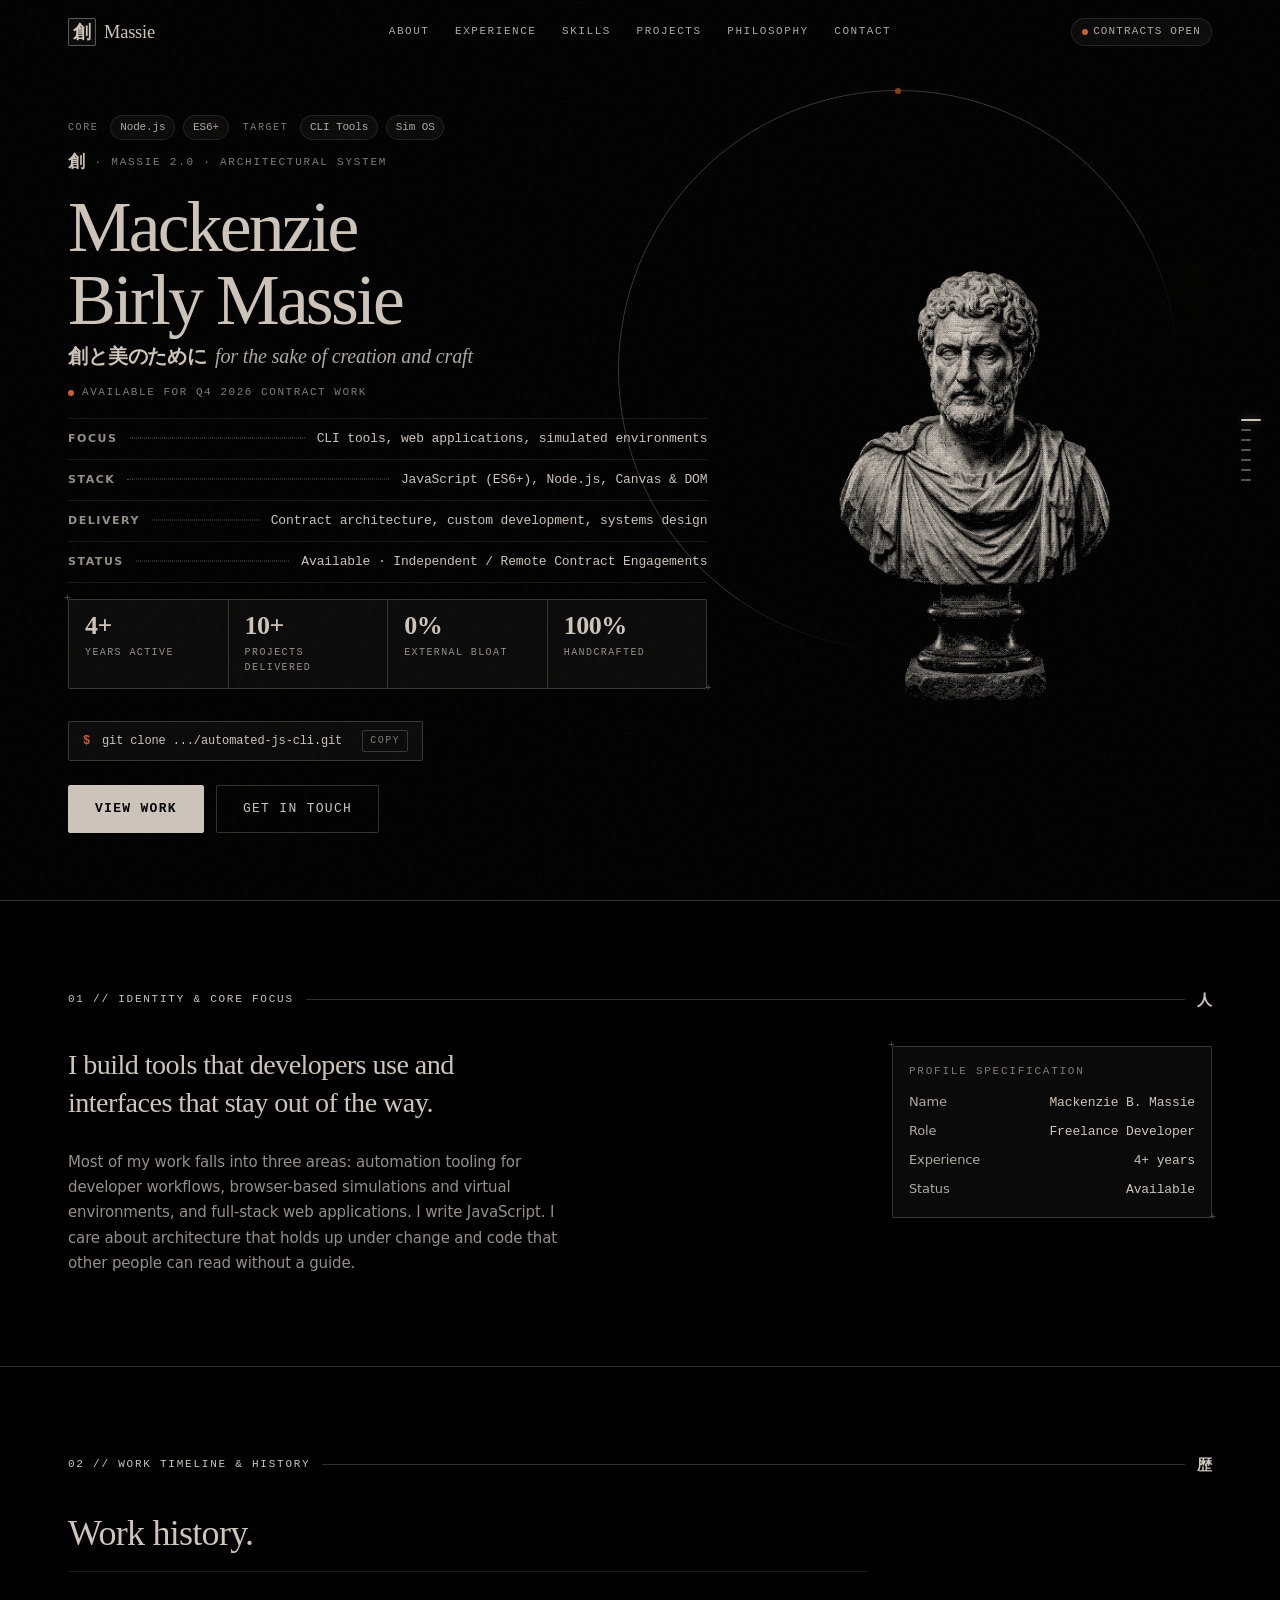
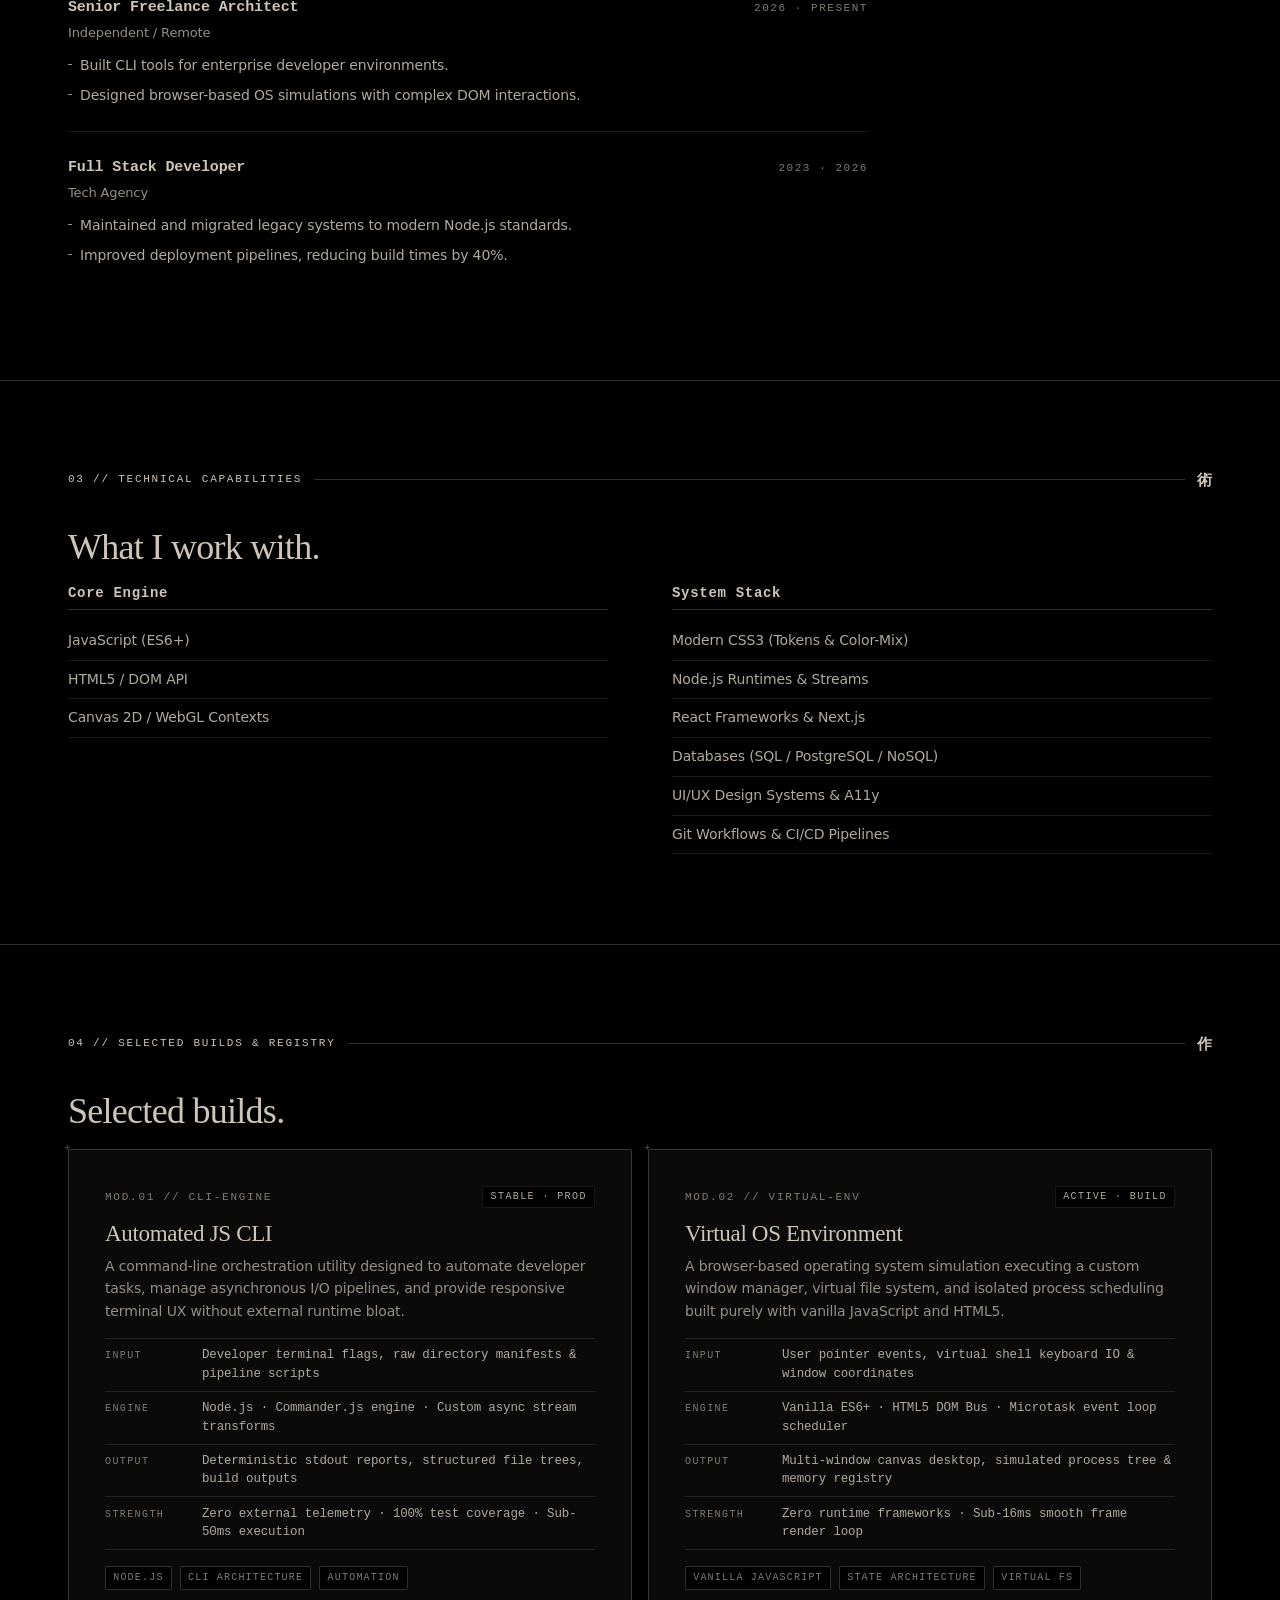
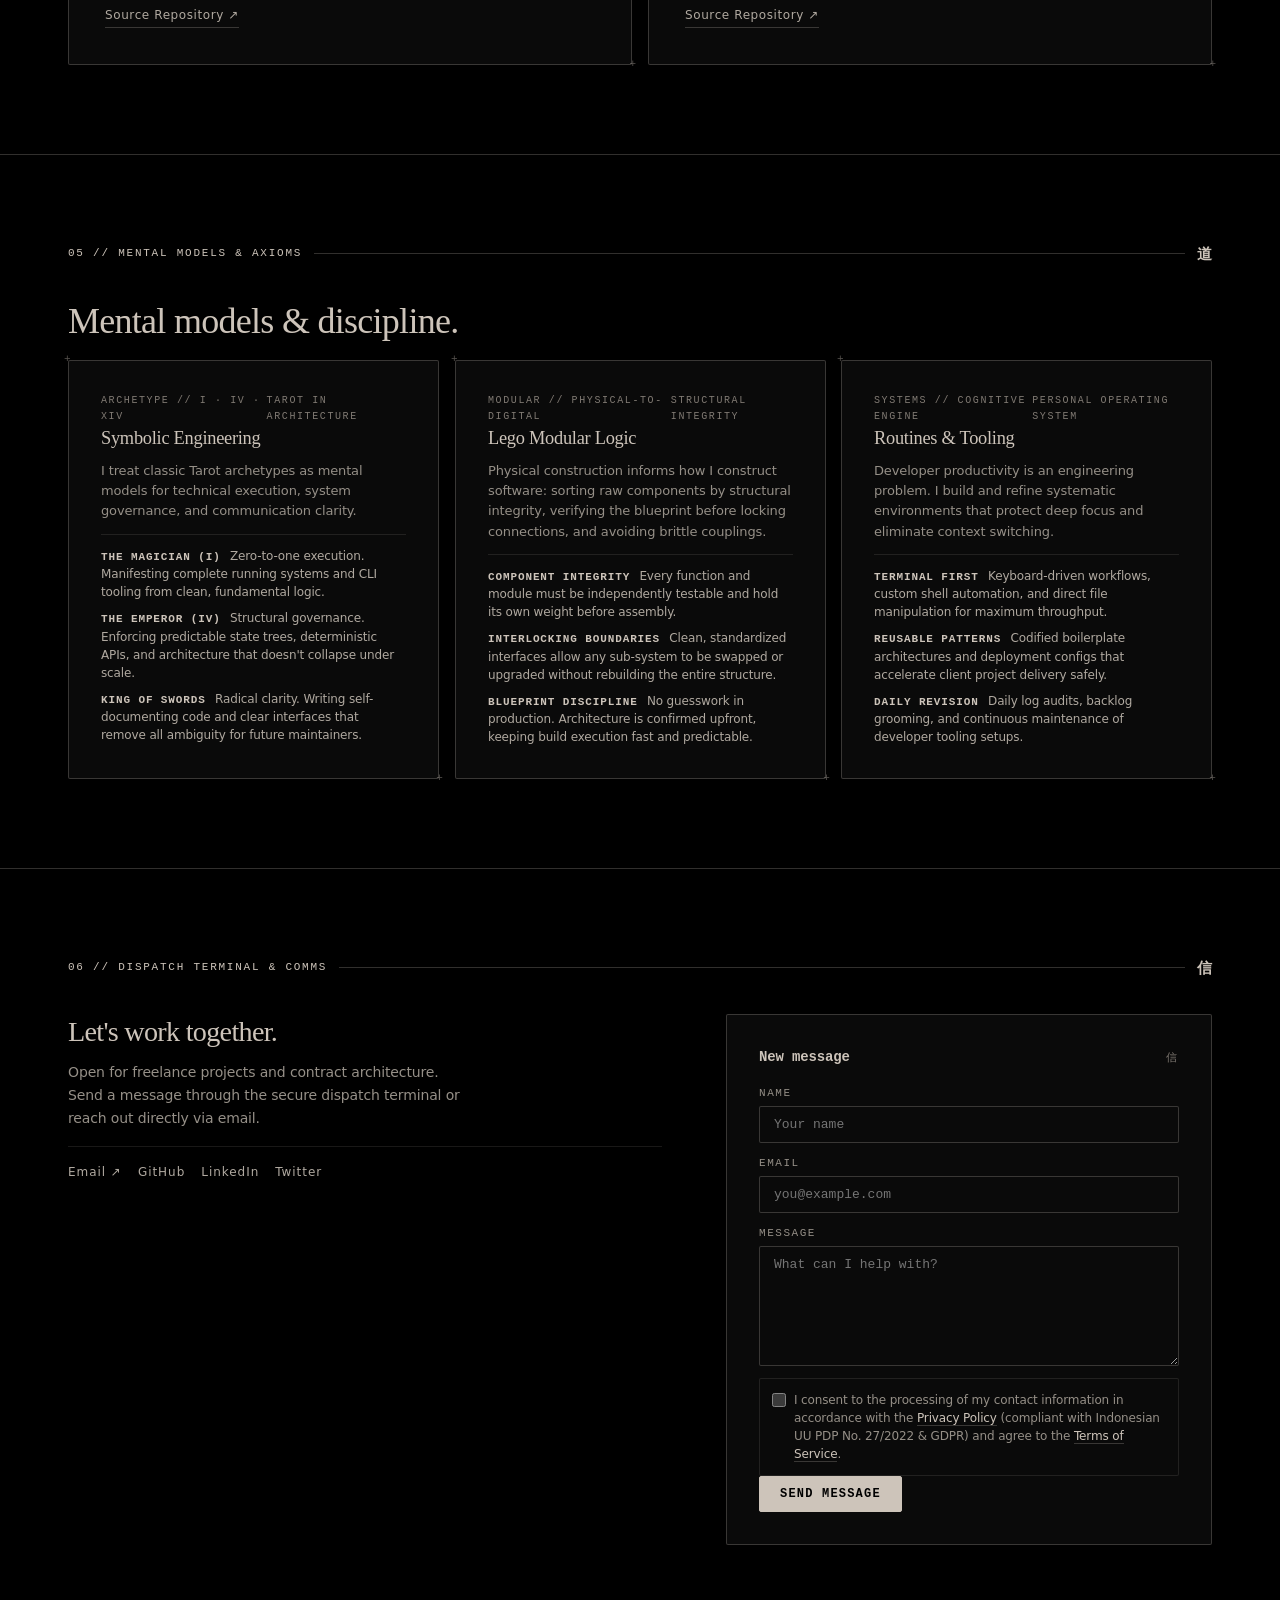
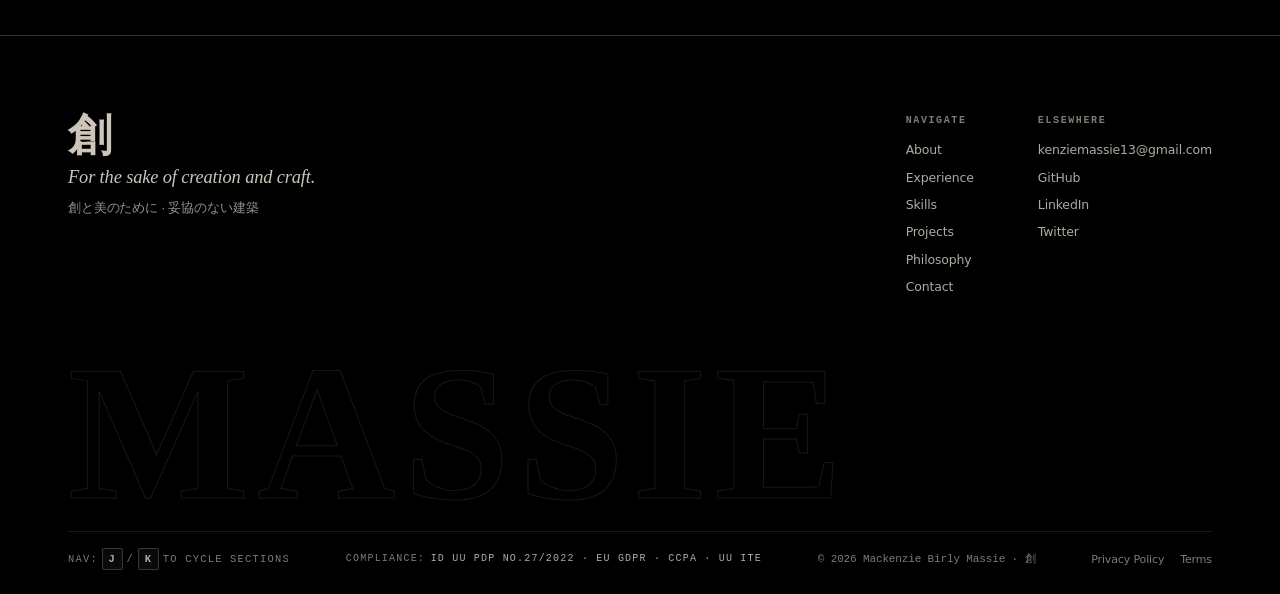
==== index.html @ 8db49829 "fix(security): remediate supply-chain, takeover risks, broken links and apply CSP" ====
<!DOCTYPE html>
<html lang="en">
<head>
    <meta charset="UTF-8">
    <meta name="viewport" content="width=device-width, initial-scale=1.0">
    <meta http-equiv="Content-Security-Policy" content="default-src 'self'; script-src 'self'; style-src 'self' 'unsafe-inline' https://fonts.googleapis.com; font-src 'self' https://fonts.gstatic.com data:; img-src 'self' data: https:; connect-src 'self' https://formsubmit.co; frame-ancestors 'none'; base-uri 'self'; form-action 'self' https://formsubmit.co;">
    <meta name="google-site-verification" content="google37dcef01186a76de" />
    <title>Mackenzie Birly Massie · Freelance Developer &amp; Systems Architect</title>
    <meta name="description" content="Freelance developer specializing in CLI tools, web applications, and simulated environments. Available for contract work.">
    <meta name="author" content="Mackenzie Birly Massie">
    <meta name="robots" content="index, follow">
        <link rel="canonical" href="https://mackenziebirlymassie-lang.github.io/mbmassie.github.io/">

    <!-- Open Graph / Meta -->
    <meta property="og:title" content="Mackenzie Birly Massie · Architectural Portfolio">
    <meta property="og:description" content="Freelance developer specializing in CLI tools, web applications, and simulated environments.">
    <meta property="og:type" content="website">
    <meta property="og:url" content="https://mackenziebirlymassie-lang.github.io/mbmassie.github.io/">
    <meta property="og:site_name" content="Mackenzie Birly Massie Portfolio">
    <meta name="twitter:card" content="summary_large_image">
    <meta name="twitter:creator" content="@mbmassie">
    <meta name="twitter:title" content="Mackenzie Birly Massie · Freelance Developer">
    <meta name="twitter:description" content="CLI tools, web applications, and simulated environments.">

    <!-- Schema.org JSON-LD Structured Data -->
    <script type="application/ld+json">
       {
      "@context": "https://schema.org",
      "@type": "Person",
      "name": "Mackenzie Birly Massie",
      "alternateName": "Massie",
      "jobTitle": "Freelance Developer & Systems Architect",
      "description": "Bespoke developer automation tooling, CLI architectures, and simulated environments.",
      "url": "https://mackenziebirlymassie-lang.github.io/mbmassie.github.io/",
      "email": "mailto:kenziemassie13@gmail.com",
      "sameAs": [
        "https://github.com/mackenziebirlymassie-lang"
      ]
    }
    </script>

    <link rel="icon" href="favicon.svg" type="image/svg+xml">

    <!-- Google Fonts: Fraunces, Space Grotesk, Space Mono, Noto Sans JP -->
    <link rel="preconnect" href="https://fonts.googleapis.com">
    <link rel="preconnect" href="https://fonts.gstatic.com" crossorigin>
    <link href="https://fonts.googleapis.com/css2?family=Fraunces:ital,opsz,wght@0,9..144,300..800;1,9..144,300..800&family=Noto+Sans+JP:wght@400;500;700;900&family=Space+Grotesk:wght@400;500;600;700&family=Space+Mono:ital,wght@0,400;0,700;1,400&display=swap" rel="stylesheet">

    <!-- Modular Stylesheets Bundle -->
    <link rel="stylesheet" href="css/main.css">
</head>
<body>

    <!-- ========== Accessibility Skip Link ========== -->
    <a href="#main-content" class="skip-link">Skip to main content</a>

    <!-- ========== Right-Edge Vertical HUD Navigator (Ryoku Scroll Indicator) ========== -->
    <aside class="hud-nav" id="hud-nav" aria-label="Section Quick Nav">
        <a href="#home"       class="hud-tick active" title="Introduction" aria-label="Introduction"></a>
        <a href="#about"      class="hud-tick" title="Identity"     aria-label="Identity"></a>
        <a href="#experience" class="hud-tick" title="Timeline"     aria-label="Timeline"></a>
        <a href="#skills"     class="hud-tick" title="Capabilities" aria-label="Capabilities"></a>
        <a href="#projects"   class="hud-tick" title="Builds"       aria-label="Builds"></a>
        <a href="#interests"  class="hud-tick" title="Axioms"       aria-label="Axioms"></a>
        <a href="#contact"    class="hud-tick" title="Dispatch"     aria-label="Dispatch"></a>
    </aside>

    <!-- ========== Header & Top Navigation ========== -->
    <header class="hdr" id="navbar">
        <div class="hdr-in wrap">
            <a href="#home" class="logo" aria-label="Home">
                <span class="logo-mark" lang="ja">創</span>
                <span class="logo-word">Massie</span>
            </a>

            <nav class="hdr-nav" aria-label="Primary Navigation">
                <a href="#about"      class="hdr-link">About</a>
                <a href="#experience" class="hdr-link">Experience</a>
                <a href="#skills"     class="hdr-link">Skills</a>
                <a href="#projects"   class="hdr-link">Projects</a>
                <a href="#interests"  class="hdr-link">Philosophy</a>
                <a href="#contact"    class="hdr-link">Contact</a>
            </nav>

            <div class="hdr-actions">
                <div class="hdr-badge">
                    <span class="hero-live" aria-hidden="true"></span>
                    <span>CONTRACTS OPEN</span>
                </div>
                <button class="burger" id="burger" aria-label="Toggle navigation menu" aria-expanded="false">
                    <span></span>
                    <span></span>
                </button>
            </div>
        </div>

        <nav class="sheet" id="sheet" aria-label="Mobile Navigation">
            <a href="#about"      class="sheet-link">About</a>
            <a href="#experience" class="sheet-link">Experience</a>
            <a href="#skills"     class="sheet-link">Skills</a>
            <a href="#projects"   class="sheet-link">Projects</a>
            <a href="#interests"  class="sheet-link">Philosophy</a>
            <a href="#contact"    class="sheet-link">Contact</a>
        </nav>
    </header>

    <main id="main-content">

        <!-- ========== Hero Section ========== -->
        <section id="home" class="hero" aria-label="Introduction">
            <div class="hero-halo" aria-hidden="true"></div>
            <div class="hero-watermark" aria-hidden="true" lang="ja">創</div>

            <div class="wrap hero-in">
                <!-- Left Dossier Column -->
                <div class="hero-dossier">
                    <div class="rail">
                        <span class="rail-label">Core</span>
                        <span class="rail-pill">Node.js</span>
                        <span class="rail-pill">ES6+</span>
                        <span class="rail-label" style="margin-left: 6px;">Target</span>
                        <span class="rail-pill">CLI Tools</span>
                        <span class="rail-pill">Sim OS</span>
                    </div>

                    <div class="eyebrow tag">
                        <span class="jp" lang="ja">創</span>
                        <span class="eye-label">· MASSIE 2.0 · ARCHITECTURAL SYSTEM</span>
                    </div>

                    <h1 class="hero-id">Mackenzie<br>Birly Massie</h1>

                    <div class="hero-subtitle">
                        <span class="jp-motto" lang="ja">創と美のために</span>
                        <span>for the sake of creation and craft</span>
                    </div>

                    <div class="hero-telem">
                        <span class="hero-live" aria-hidden="true"></span>
                        <span>AVAILABLE FOR Q4 2026 CONTRACT WORK</span>
                    </div>

                    <div class="hero-specs specs">
                        <div class="spec">
                            <span class="spec__k">Focus</span>
                            <span class="spec__lead"></span>
                            <span class="spec__v">CLI tools, web applications, simulated environments</span>
                        </div>
                        <div class="spec">
                            <span class="spec__k">Stack</span>
                            <span class="spec__lead"></span>
                            <span class="spec__v">JavaScript (ES6+), Node.js, Canvas &amp; DOM</span>
                        </div>
                        <div class="spec">
                            <span class="spec__k">Delivery</span>
                            <span class="spec__lead"></span>
                            <span class="spec__v">Contract architecture, custom development, systems design</span>
                        </div>
                        <div class="spec">
                            <span class="spec__k">Status</span>
                            <span class="spec__lead"></span>
                            <span class="spec__v">Available · Independent / Remote Contract Engagements</span>
                        </div>
                    </div>

                    <div class="hero-vitals vitals blueprint-card">
                        <div class="vital">
                            <span class="vital__n">4+</span>
                            <span class="vital__l">Years Active</span>
                        </div>
                        <div class="vital">
                            <span class="vital__n">10+</span>
                            <span class="vital__l">Projects Delivered</span>
                        </div>
                        <div class="vital">
                            <span class="vital__n">0%</span>
                            <span class="vital__l">External Bloat</span>
                        </div>
                        <div class="vital">
                            <span class="vital__n">100%</span>
                            <span class="vital__l">Handcrafted</span>
                        </div>
                    </div>

                    <div class="cli-box" id="cli-copy" data-command="git clone https://github.com/mackenziebirlymassie-lang/automated-js-cli.git" title="Click to copy repository clone command" role="button" tabindex="0">
                        <span class="cli-prompt">$</span>
                        <span class="cli-cmd">git clone .../automated-js-cli.git</span>
                        <span class="cli-badge" id="cli-badge">COPY</span>
                    </div>

                    <div class="hero-cta">
                        <a href="#projects" class="btn btn-lg btn-solid">View Work</a>
                        <a href="#contact"  class="btn btn-lg btn-outline">Get in Touch</a>
                    </div>
                </div>

                <!-- Right Hero Artwork (Hermodorus of Salamis Dithered Statue) -->
                <div class="hero-art-col" aria-hidden="true">
                    <div class="hero-art-wrap">
                        <img src="assets/hermodorus_dither.png" alt="Classical Greco-Roman marble bust representing Hermodorus of Salamis in halftone dither" class="hero-art-img" width="512" height="512">
                    </div>
                </div>
            </div>
        </section>

        <!-- ========== 01 About Section ========== -->
        <section id="about" class="section" aria-label="About Identity">
            <div class="wrap">
                <div class="sheet-head reveal">
                    <span class="sheet-head__n">01 // IDENTITY &amp; CORE FOCUS</span>
                    <span class="sheet-head__rule"></span>
                    <span class="sheet-head__kanji" lang="ja">人</span>
                </div>

                <div class="about-body">
                    <div class="reveal">
                        <h2 class="about-stmt">I build tools that developers use and interfaces that stay out of the way.</h2>
                        <p class="about-lede">
                            Most of my work falls into three areas: automation tooling for developer workflows, browser-based simulations and virtual environments, and full-stack web applications. I write JavaScript. I care about architecture that holds up under change and code that other people can read without a guide.
                        </p>
                    </div>
                    <div class="about-aside reveal">
                        <div class="about-aside-inner blueprint-card">
                            <div class="about-aside-h">Profile Specification</div>
                            <div class="about-aside-list">
                                <div class="about-aside-item">
                                    <span class="about-aside-k">Name</span>
                                    <span class="about-aside-v">Mackenzie B. Massie</span>
                                </div>
                                <div class="about-aside-item">
                                    <span class="about-aside-k">Role</span>
                                    <span class="about-aside-v">Freelance Developer</span>
                                </div>
                                <div class="about-aside-item">
                                    <span class="about-aside-k">Experience</span>
                                    <span class="about-aside-v">4+ years</span>
                                </div>
                                <div class="about-aside-item">
                                    <span class="about-aside-k">Status</span>
                                    <span class="about-aside-v">Available</span>
                                </div>
                            </div>
                        </div>
                    </div>
                </div>
            </div>
        </section>

        <!-- ========== 02 Experience Section ========== -->
        <section id="experience" class="section" aria-label="Experience History">
            <div class="wrap">
                <div class="sheet-head reveal">
                    <span class="sheet-head__n">02 // WORK TIMELINE &amp; HISTORY</span>
                    <span class="sheet-head__rule"></span>
                    <span class="sheet-head__kanji" lang="ja">歴</span>
                </div>

                <h2 class="section-h reveal">Work history.</h2>

                <div class="exp-list">
                    <div class="exp-entry reveal">
                        <div class="exp-top">
                            <span class="exp-role">Senior Freelance Architect</span>
                            <span class="exp-date">2026 · PRESENT</span>
                        </div>
                        <div class="exp-org">Independent / Remote</div>
                        <div class="exp-bullets">
                            <div class="exp-bullet">Built CLI tools for enterprise developer environments.</div>
                            <div class="exp-bullet">Designed browser-based OS simulations with complex DOM interactions.</div>
                        </div>
                    </div>

                    <div class="exp-entry reveal">
                        <div class="exp-top">
                            <span class="exp-role">Full Stack Developer</span>
                            <span class="exp-date">2023 · 2026</span>
                        </div>
                        <div class="exp-org">Tech Agency</div>
                        <div class="exp-bullets">
                            <div class="exp-bullet">Maintained and migrated legacy systems to modern Node.js standards.</div>
                            <div class="exp-bullet">Improved deployment pipelines, reducing build times by 40%.</div>
                        </div>
                    </div>
                </div>
            </div>
        </section>

        <!-- ========== 03 Skills Section ========== -->
        <section id="skills" class="section" aria-label="Skills and Capabilities">
            <div class="wrap">
                <div class="sheet-head reveal">
                    <span class="sheet-head__n">03 // TECHNICAL CAPABILITIES</span>
                    <span class="sheet-head__rule"></span>
                    <span class="sheet-head__kanji" lang="ja">術</span>
                </div>

                <h2 class="section-h reveal">What I work with.</h2>

                <div class="skills-grid">
                    <div class="reveal">
                        <h3 class="skills-col-h">Core Engine</h3>
                        <ul class="skills-list">
                            <li class="skill-item">JavaScript (ES6+)</li>
                            <li class="skill-item">HTML5 / DOM API</li>
                            <li class="skill-item">Canvas 2D / WebGL Contexts</li>
                        </ul>
                    </div>
                    <div class="reveal">
                        <h3 class="skills-col-h">System Stack</h3>
                        <ul class="skills-list">
                            <li class="skill-item">Modern CSS3 (Tokens &amp; Color-Mix)</li>
                            <li class="skill-item">Node.js Runtimes &amp; Streams</li>
                            <li class="skill-item">React Frameworks &amp; Next.js</li>
                            <li class="skill-item">Databases (SQL / PostgreSQL / NoSQL)</li>
                            <li class="skill-item">UI/UX Design Systems &amp; A11y</li>
                            <li class="skill-item">Git Workflows &amp; CI/CD Pipelines</li>
                        </ul>
                    </div>
                </div>
            </div>
        </section>

        <!-- ========== 04 Projects Section ========== -->
        <section id="projects" class="section" aria-label="Selected Projects">
            <div class="wrap">
                <div class="sheet-head reveal">
                    <span class="sheet-head__n">04 // SELECTED BUILDS &amp; REGISTRY</span>
                    <span class="sheet-head__rule"></span>
                    <span class="sheet-head__kanji" lang="ja">作</span>
                </div>

                <h2 class="section-h reveal">Selected builds.</h2>

                <div class="projects-grid">
                    <div class="card project blueprint-card reveal">
                        <div class="project-meta-bar">
                            <span class="project-num">MOD.01 // CLI-ENGINE</span>
                            <span class="project-status-tag">STABLE · PROD</span>
                        </div>
                        <h3 class="project-name">Automated JS CLI</h3>
                        <p class="project-desc">
                            A command-line orchestration utility designed to automate developer tasks, manage asynchronous I/O pipelines, and provide responsive terminal UX without external runtime bloat.
                        </p>
                        
                        <div class="mod-specs">
                            <div class="mod-spec-row">
                                <span class="mod-spec-k">INPUT</span>
                                <span class="mod-spec-v">Developer terminal flags, raw directory manifests &amp; pipeline scripts</span>
                            </div>
                            <div class="mod-spec-row">
                                <span class="mod-spec-k">ENGINE</span>
                                <span class="mod-spec-v">Node.js · Commander.js engine · Custom async stream transforms</span>
                            </div>
                            <div class="mod-spec-row">
                                <span class="mod-spec-k">OUTPUT</span>
                                <span class="mod-spec-v">Deterministic stdout reports, structured file trees, build outputs</span>
                            </div>
                            <div class="mod-spec-row">
                                <span class="mod-spec-k">STRENGTH</span>
                                <span class="mod-spec-v">Zero external telemetry · 100% test coverage · Sub-50ms execution</span>
                            </div>
                        </div>

                        <div class="project-tags">
                            <span class="project-tag">NODE.JS</span>
                            <span class="project-tag">CLI ARCHITECTURE</span>
                            <span class="project-tag">AUTOMATION</span>
                        </div>
                        <div class="project-links">
                            <a href="https://github.com/mackenziebirlymassie-lang/automated-js-cli" target="_blank" rel="noopener noreferrer" class="project-link">Source Repository ↗</a>
                        </div>
                    </div>

                    <div class="card project blueprint-card reveal">
                        <div class="project-meta-bar">
                            <span class="project-num">MOD.02 // VIRTUAL-ENV</span>
                            <span class="project-status-tag">ACTIVE · BUILD</span>
                        </div>
                        <h3 class="project-name">Virtual OS Environment</h3>
                        <p class="project-desc">
                            A browser-based operating system simulation executing a custom window manager, virtual file system, and isolated process scheduling built purely with vanilla JavaScript and HTML5.
                        </p>
                        
                        <div class="mod-specs">
                            <div class="mod-spec-row">
                                <span class="mod-spec-k">INPUT</span>
                                <span class="mod-spec-v">User pointer events, virtual shell keyboard IO &amp; window coordinates</span>
                            </div>
                            <div class="mod-spec-row">
                                <span class="mod-spec-k">ENGINE</span>
                                <span class="mod-spec-v">Vanilla ES6+ · HTML5 DOM Bus · Microtask event loop scheduler</span>
                            </div>
                            <div class="mod-spec-row">
                                <span class="mod-spec-k">OUTPUT</span>
                                <span class="mod-spec-v">Multi-window canvas desktop, simulated process tree &amp; memory registry</span>
                            </div>
                            <div class="mod-spec-row">
                                <span class="mod-spec-k">STRENGTH</span>
                                <span class="mod-spec-v">Zero runtime frameworks · Sub-16ms smooth frame render loop</span>
                            </div>
                        </div>

                        <div class="project-tags">
                            <span class="project-tag">VANILLA JAVASCRIPT</span>
                            <span class="project-tag">STATE ARCHITECTURE</span>
                            <span class="project-tag">VIRTUAL FS</span>
                        </div>
                        <div class="project-links">

                            <a href="https://github.com/mackenziebirlymassie-lang/virtual-os" target="_blank" rel="noopener noreferrer" class="project-link">Source Repository ↗</a>
                        </div>
                    </div>
                </div>
            </div>
        </section>

        <!-- ========== 05 Archetypes & Foundations ========== -->
        <section id="interests" class="section" aria-label="Mental Models and Foundations">
            <div class="wrap">
                <div class="sheet-head reveal">
                    <span class="sheet-head__n">05 // MENTAL MODELS &amp; AXIOMS</span>
                    <span class="sheet-head__rule"></span>
                    <span class="sheet-head__kanji" lang="ja">道</span>
                </div>

                <h2 class="section-h reveal">Mental models &amp; discipline.</h2>

                <div class="bg-grid">
                    <div class="card archetype-card blueprint-card reveal">
                        <div class="archetype-header">
                            <div class="archetype-meta">
                                <span>ARCHETYPE // I · IV · XIV</span>
                                <span>TAROT IN ARCHITECTURE</span>
                            </div>
                            <h3 class="archetype-title">Symbolic Engineering</h3>
                        </div>
                        <p class="archetype-p">
                            I treat classic Tarot archetypes as mental models for technical execution, system governance, and communication clarity.
                        </p>
                        <div class="archetype-facets">
                            <div class="archetype-facet">
                                <strong>THE MAGICIAN (I)</strong>
                                <span>Zero-to-one execution. Manifesting complete running systems and CLI tooling from clean, fundamental logic.</span>
                            </div>
                            <div class="archetype-facet">
                                <strong>THE EMPEROR (IV)</strong>
                                <span>Structural governance. Enforcing predictable state trees, deterministic APIs, and architecture that doesn't collapse under scale.</span>
                            </div>
                            <div class="archetype-facet">
                                <strong>KING OF SWORDS</strong>
                                <span>Radical clarity. Writing self-documenting code and clear interfaces that remove all ambiguity for future maintainers.</span>
                            </div>
                        </div>
                    </div>

                    <div class="card archetype-card blueprint-card reveal">
                        <div class="archetype-header">
                            <div class="archetype-meta">
                                <span>MODULAR // PHYSICAL-TO-DIGITAL</span>
                                <span>STRUCTURAL INTEGRITY</span>
                            </div>
                            <h3 class="archetype-title">Lego Modular Logic</h3>
                        </div>
                        <p class="archetype-p">
                            Physical construction informs how I construct software: sorting raw components by structural integrity, verifying the blueprint before locking connections, and avoiding brittle couplings.
                        </p>
                        <div class="archetype-facets">
                            <div class="archetype-facet">
                                <strong>COMPONENT INTEGRITY</strong>
                                <span>Every function and module must be independently testable and hold its own weight before assembly.</span>
                            </div>
                            <div class="archetype-facet">
                                <strong>INTERLOCKING BOUNDARIES</strong>
                                <span>Clean, standardized interfaces allow any sub-system to be swapped or upgraded without rebuilding the entire structure.</span>
                            </div>
                            <div class="archetype-facet">
                                <strong>BLUEPRINT DISCIPLINE</strong>
                                <span>No guesswork in production. Architecture is confirmed upfront, keeping build execution fast and predictable.</span>
                            </div>
                        </div>
                    </div>

                    <div class="card archetype-card blueprint-card reveal">
                        <div class="archetype-header">
                            <div class="archetype-meta">
                                <span>SYSTEMS // COGNITIVE ENGINE</span>
                                <span>PERSONAL OPERATING SYSTEM</span>
                            </div>
                            <h3 class="archetype-title">Routines &amp; Tooling</h3>
                        </div>
                        <p class="archetype-p">
                            Developer productivity is an engineering problem. I build and refine systematic environments that protect deep focus and eliminate context switching.
                        </p>
                        <div class="archetype-facets">
                            <div class="archetype-facet">
                                <strong>TERMINAL FIRST</strong>
                                <span>Keyboard-driven workflows, custom shell automation, and direct file manipulation for maximum throughput.</span>
                            </div>
                            <div class="archetype-facet">
                                <strong>REUSABLE PATTERNS</strong>
                                <span>Codified boilerplate architectures and deployment configs that accelerate client project delivery safely.</span>
                            </div>
                            <div class="archetype-facet">
                                <strong>DAILY REVISION</strong>
                                <span>Daily log audits, backlog grooming, and continuous maintenance of developer tooling setups.</span>
                            </div>
                        </div>
                    </div>
                </div>
            </div>
        </section>

        <!-- ========== 06 Contact Section ========== -->
        <section id="contact" class="section" aria-label="Contact and Inquiries">
            <div class="wrap">
                <div class="sheet-head reveal">
                    <span class="sheet-head__n">06 // DISPATCH TERMINAL &amp; COMMS</span>
                    <span class="sheet-head__rule"></span>
                    <span class="sheet-head__kanji" lang="ja">信</span>
                </div>

                <div class="contact-grid">
                    <div class="reveal">
                        <h2 class="contact-stmt">Let's work together.</h2>
                        <p class="contact-lede">
                            Open for freelance projects and contract architecture. Send a message through the secure dispatch terminal or reach out directly via email.
                        </p>

                        <div class="contact-social">
                            <a href="mailto:kenziemassie13@gmail.com" class="contact-social-link">Email ↗</a>
                            <a href="https://github.com/mackenziebirlymassie-lang" target="_blank" rel="noopener noreferrer" class="contact-social-link">GitHub</a>
                            <a href="https://linkedin.com/in/mbmassie" target="_blank" rel="noopener noreferrer" class="contact-social-link">LinkedIn</a>
                            <a href="https://x.com/mbmassie" target="_blank" rel="noopener noreferrer" class="contact-social-link">Twitter</a>
                        </div>
                    </div>

                    <form class="form reveal" id="contact-form" action="https://formsubmit.co/kenziemassie13@gmail.com" method="POST">
                        <input type="hidden" name="_subject" value="New Portfolio Inquiry · Mackenzie Birly Massie">
                        <input type="hidden" name="_captcha" value="true">
                        <input type="hidden" name="_template" value="table">
                        <input type="hidden" name="_consent_status" value="Verified Affirmative Consent (UU PDP & GDPR)">
                        <!-- Anti-Spam Honeypot Field -->
                        <input type="text" name="_honey" style="display:none" tabindex="-1" autocomplete="off" aria-hidden="true">

                        <div class="form-head">
                            <span class="form-title">New message</span>
                            <span class="tag" lang="ja">信</span>
                        </div>

                        <div class="form-fields">
                            <label class="field">
                                <span class="field-label">Name</span>
                                <input type="text" name="name" class="field-input" placeholder="Your name" required>
                            </label>
                            <label class="field">
                                <span class="field-label">Email</span>
                                <input type="email" name="email" class="field-input" placeholder="you@example.com" required>
                            </label>
                            <label class="field">
                                <span class="field-label">Message</span>
                                <textarea name="message" class="field-textarea" placeholder="What can I help with?" required></textarea>
                            </label>

                            <div class="field-consent">
                                <label class="consent-label" for="consent-check">
                                    <input type="checkbox" name="consent" id="consent-check" class="consent-checkbox" required>
                                    <span class="consent-text">I consent to the processing of my contact information in accordance with the <a href="privacy-policy.html" target="_blank" rel="noopener noreferrer">Privacy Policy</a> (compliant with Indonesian UU PDP No. 27/2022 &amp; GDPR) and agree to the <a href="terms.html" target="_blank" rel="noopener noreferrer">Terms of Service</a>.</span>
                                </label>
                            </div>
                        </div>

                        <button type="submit" class="btn btn-solid form-submit">Send Message</button>

                        <div class="form-msg" id="form-msg">Message sent. I will reply shortly.</div>
                    </form>
                </div>
            </div>
        </section>

    </main>

    <!-- ========== Footer ========== -->
    <footer class="ftr">
        <div class="wrap">
            <div class="ftr-top">
                <div class="ftr-emblem">
                    <div class="ftr-kanji" lang="ja">創</div>
                    <div class="ftr-motto">For the sake of creation and craft.</div>
                    <div class="ftr-motto-jp" lang="ja">創と美のために · 妥協のない建築</div>
                </div>

                <div class="ftr-cols">
                    <div>
                        <div class="ftr-col-h">Navigate</div>
                        <div class="ftr-col-list">
                            <a href="#about"      class="ftr-link">About</a>
                            <a href="#experience" class="ftr-link">Experience</a>
                            <a href="#skills"     class="ftr-link">Skills</a>
                            <a href="#projects"   class="ftr-link">Projects</a>
                            <a href="#interests"  class="ftr-link">Philosophy</a>
                            <a href="#contact"    class="ftr-link">Contact</a>
                        </div>
                    </div>
                    <div>
                        <div class="ftr-col-h">Elsewhere</div>
                        <div class="ftr-col-list">
                            <a href="mailto:kenziemassie13@gmail.com" class="ftr-link">kenziemassie13@gmail.com</a>
                            <a href="https://github.com/mackenziebirlymassie-lang" target="_blank" rel="noopener noreferrer" class="ftr-link">GitHub</a>
                            <a href="https://linkedin.com/in/mbmassie" target="_blank" rel="noopener noreferrer" class="ftr-link">LinkedIn</a>
                            <a href="https://x.com/mbmassie" target="_blank" rel="noopener noreferrer" class="ftr-link">Twitter</a>
                        </div>
                    </div>
                </div>
            </div>

            <!-- Massive Outline Typography Watermark -->
            <div class="ftr-watermark" aria-hidden="true">MASSIE</div>

            <div class="ftr-bottom">
                <div class="kbd-guide">
                    <span>NAV:</span>
                    <span class="kbd-key">J</span>
                    <span>/</span>
                    <span class="kbd-key">K</span>
                    <span>TO CYCLE SECTIONS</span>
                </div>
                <div class="ftr-compliance-badge">
                    <span>COMPLIANCE:</span>
                    <span class="ftr-compliance-highlight">ID UU PDP NO.27/2022 · EU GDPR · CCPA · UU ITE</span>
                </div>
                <span class="ftr-copy">&copy; 2026 Mackenzie Birly Massie · 創</span>
                <div class="ftr-legal">
                    <a href="privacy-policy.html" class="ftr-legal-link">Privacy Policy</a>
                    <a href="terms.html" class="ftr-legal-link">Terms</a>
                </div>
            </div>
        </div>
    </footer>

    <!-- ========== Modular Scripts Entrypoint ========== -->
    <script type="module" src="js/main.js"></script>

</body>
</html>
---- css/main.css ----
/**
 * MASTER STYLESHEET BUNDLE
 * Mackenzie Birly Massie Architectural Portfolio
 */

@import url('tokens.css');
@import url('base.css');
@import url('components.css');
@import url('sections.css');
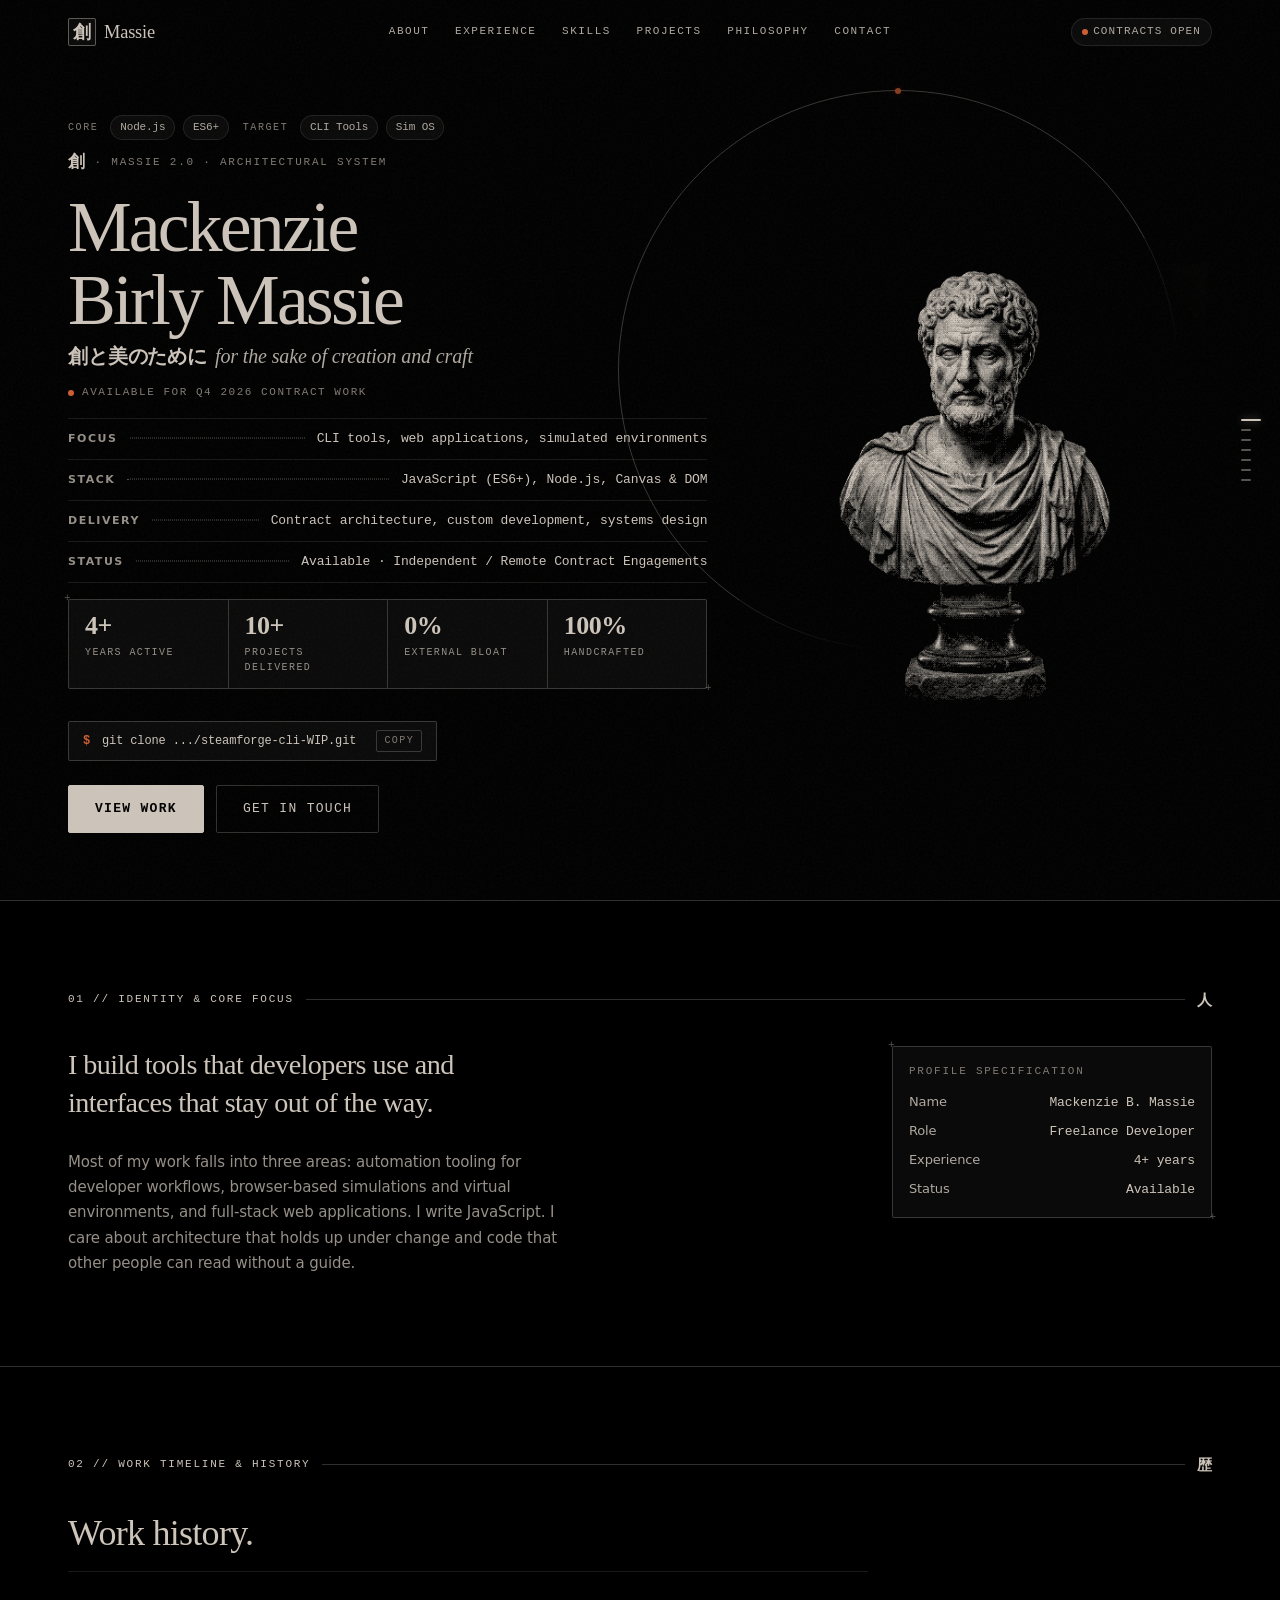
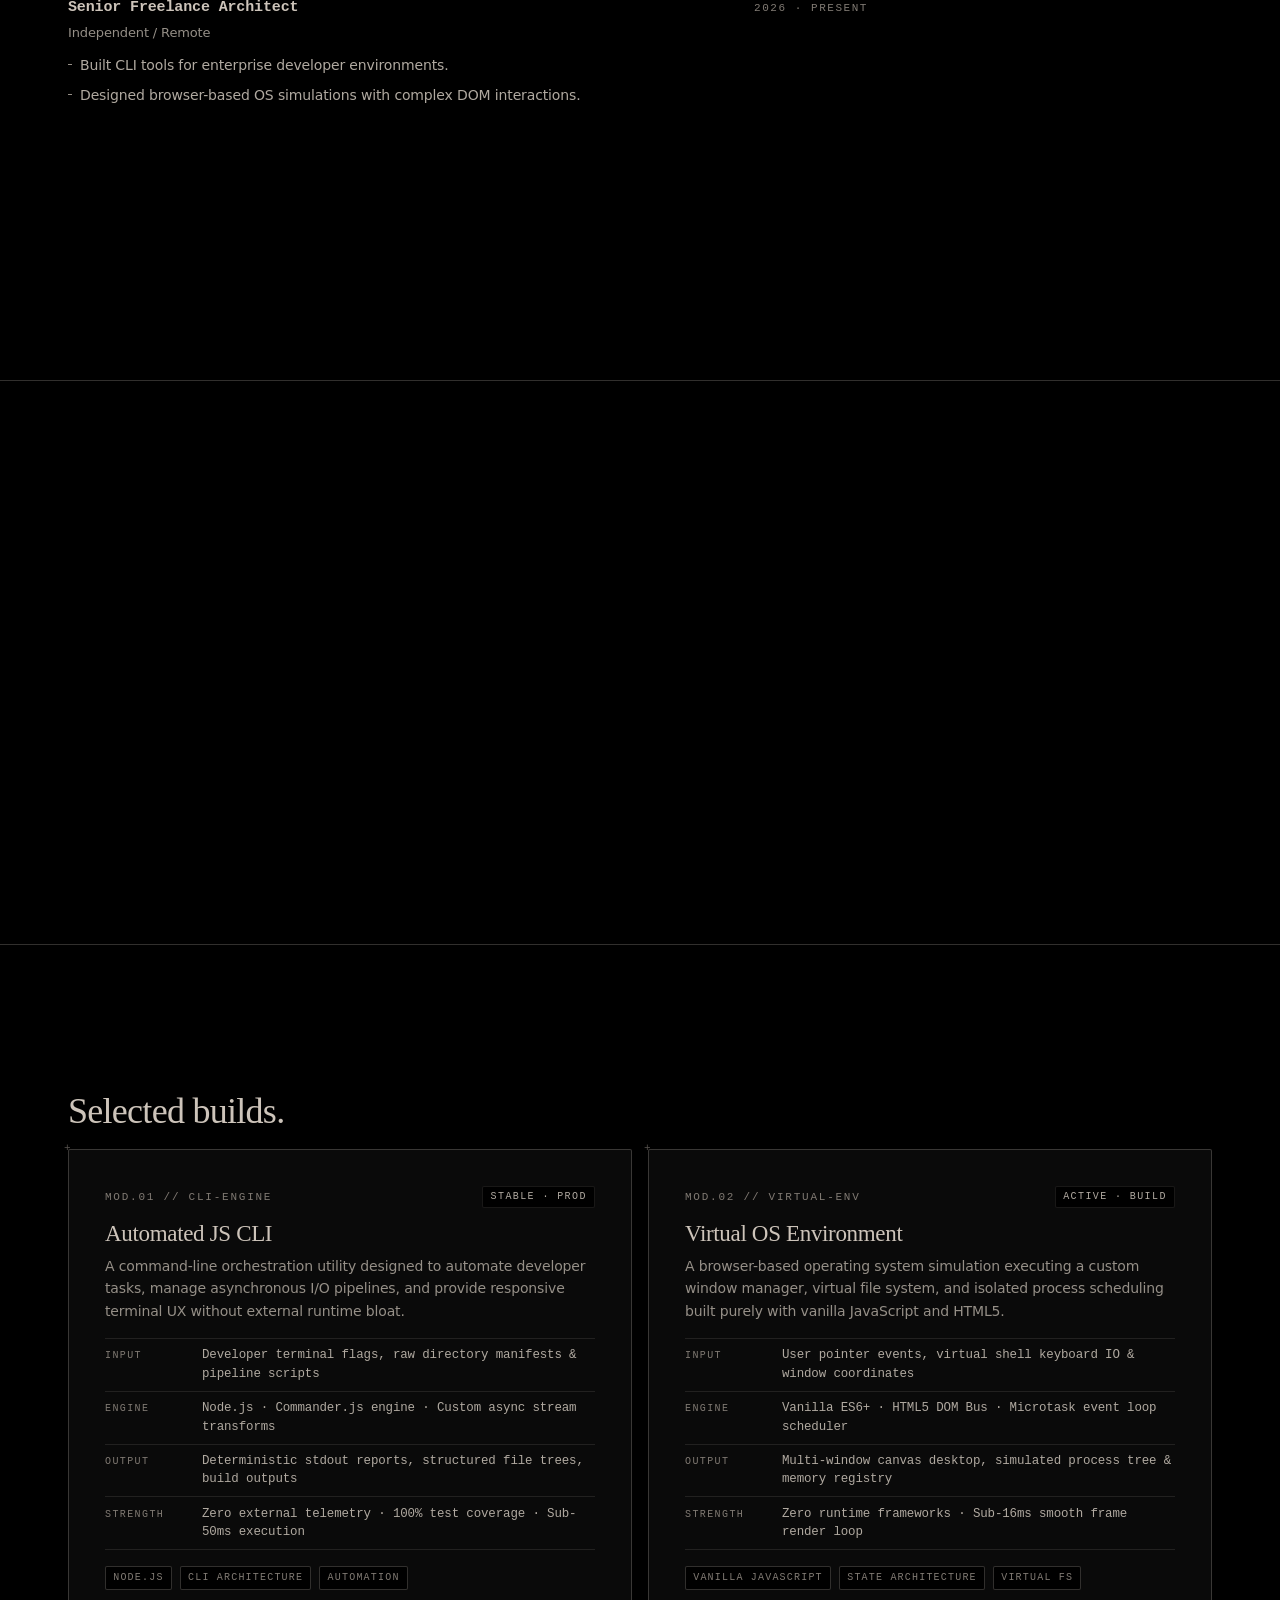
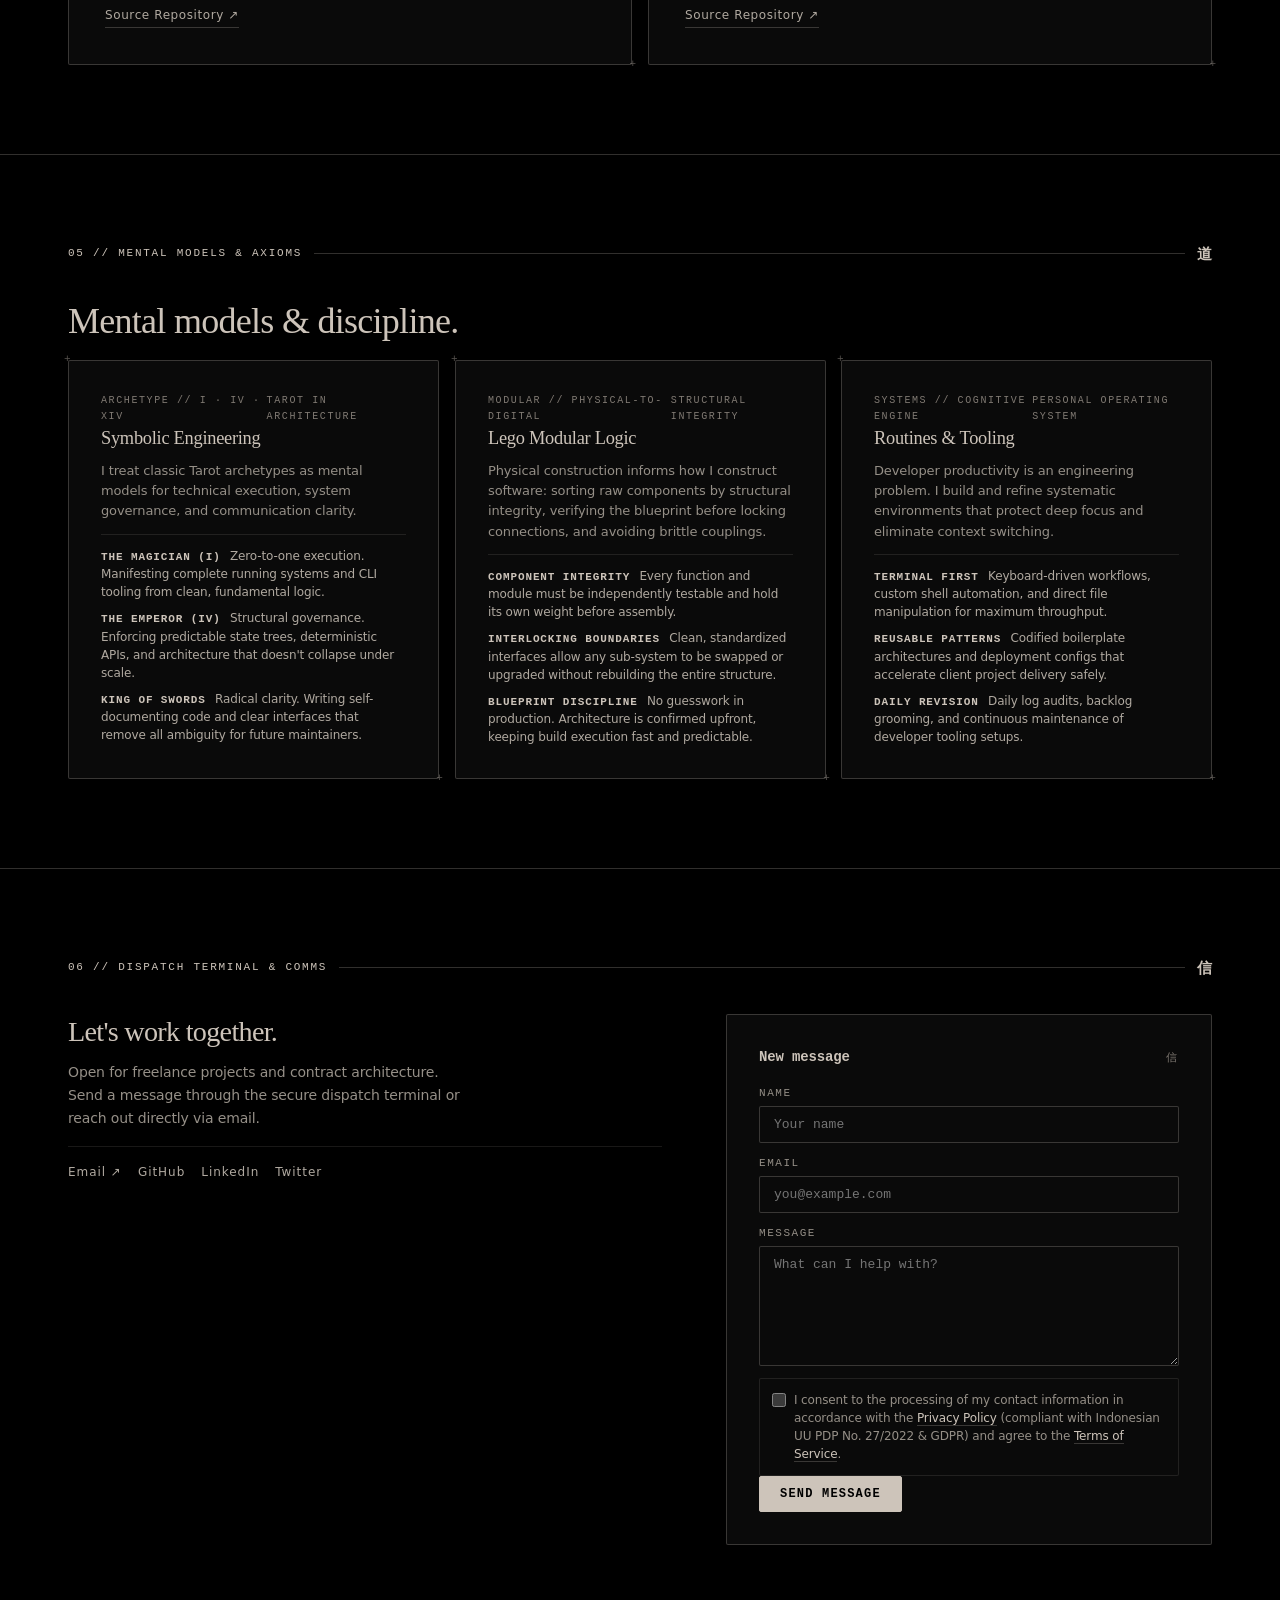
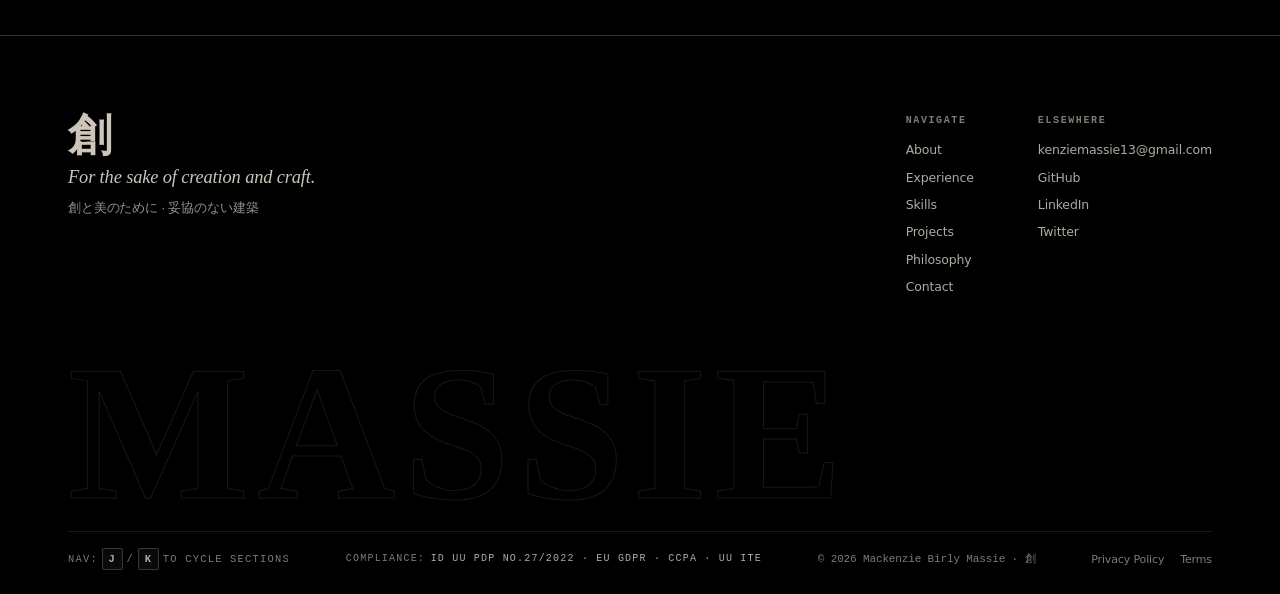
==== commit 27c32593: "fix(links): update automated cli repository to steamforge-cli-WIP" ====
--- a/index.html
+++ b/index.html
@@ -182,9 +182,9 @@
                         </div>
                     </div>
 
-                    <div class="cli-box" id="cli-copy" data-command="git clone https://github.com/mackenziebirlymassie-lang/automated-js-cli.git" title="Click to copy repository clone command" role="button" tabindex="0">
+                    <div class="cli-box" id="cli-copy" data-command="git clone https://github.com/mackenziebirlymassie-lang/steamforge-cli-WIP.git" title="Click to copy repository clone command" role="button" tabindex="0">
                         <span class="cli-prompt">$</span>
-                        <span class="cli-cmd">git clone .../automated-js-cli.git</span>
+                        <span class="cli-cmd">git clone .../steamforge-cli-WIP.git</span>
                         <span class="cli-badge" id="cli-badge">COPY</span>
                     </div>
 
@@ -367,7 +367,7 @@
                             <span class="project-tag">AUTOMATION</span>
                         </div>
                         <div class="project-links">
-                            <a href="https://github.com/mackenziebirlymassie-lang/automated-js-cli" target="_blank" rel="noopener noreferrer" class="project-link">Source Repository ↗</a>
+                            <a href="https://github.com/mackenziebirlymassie-lang/steamforge-cli-WIP" target="_blank" rel="noopener noreferrer" class="project-link">Source Repository ↗</a>
                         </div>
                     </div>
 
@@ -407,7 +407,7 @@
                         </div>
                         <div class="project-links">
 
-                            <a href="https://github.com/mackenziebirlymassie-lang/virtual-os" target="_blank" rel="noopener noreferrer" class="project-link">Source Repository ↗</a>
+                            <a href="https://github.com/mackenziebirlymassie-lang/chrono-os-WIP-/blob/main/index.html" target="_blank" rel="noopener noreferrer" class="project-link">Source Repository ↗</a>
                         </div>
                     </div>
                 </div>
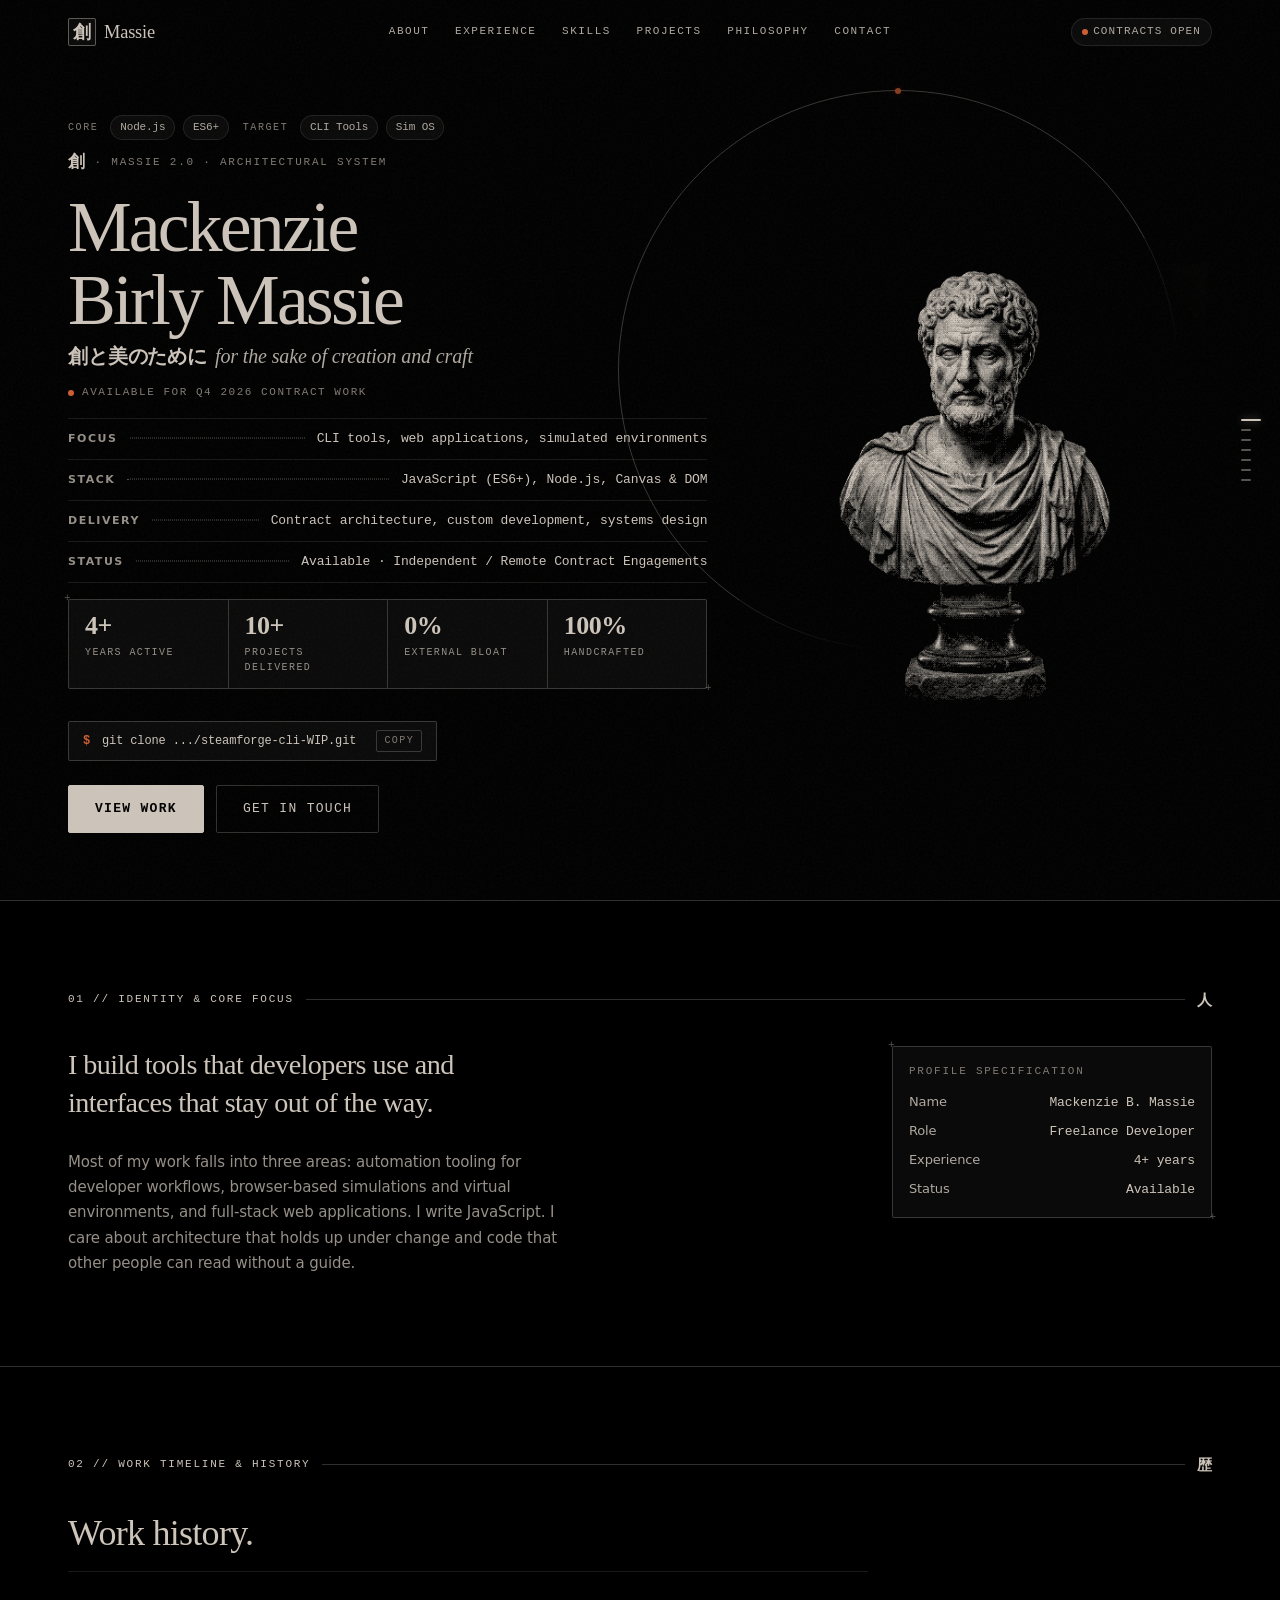
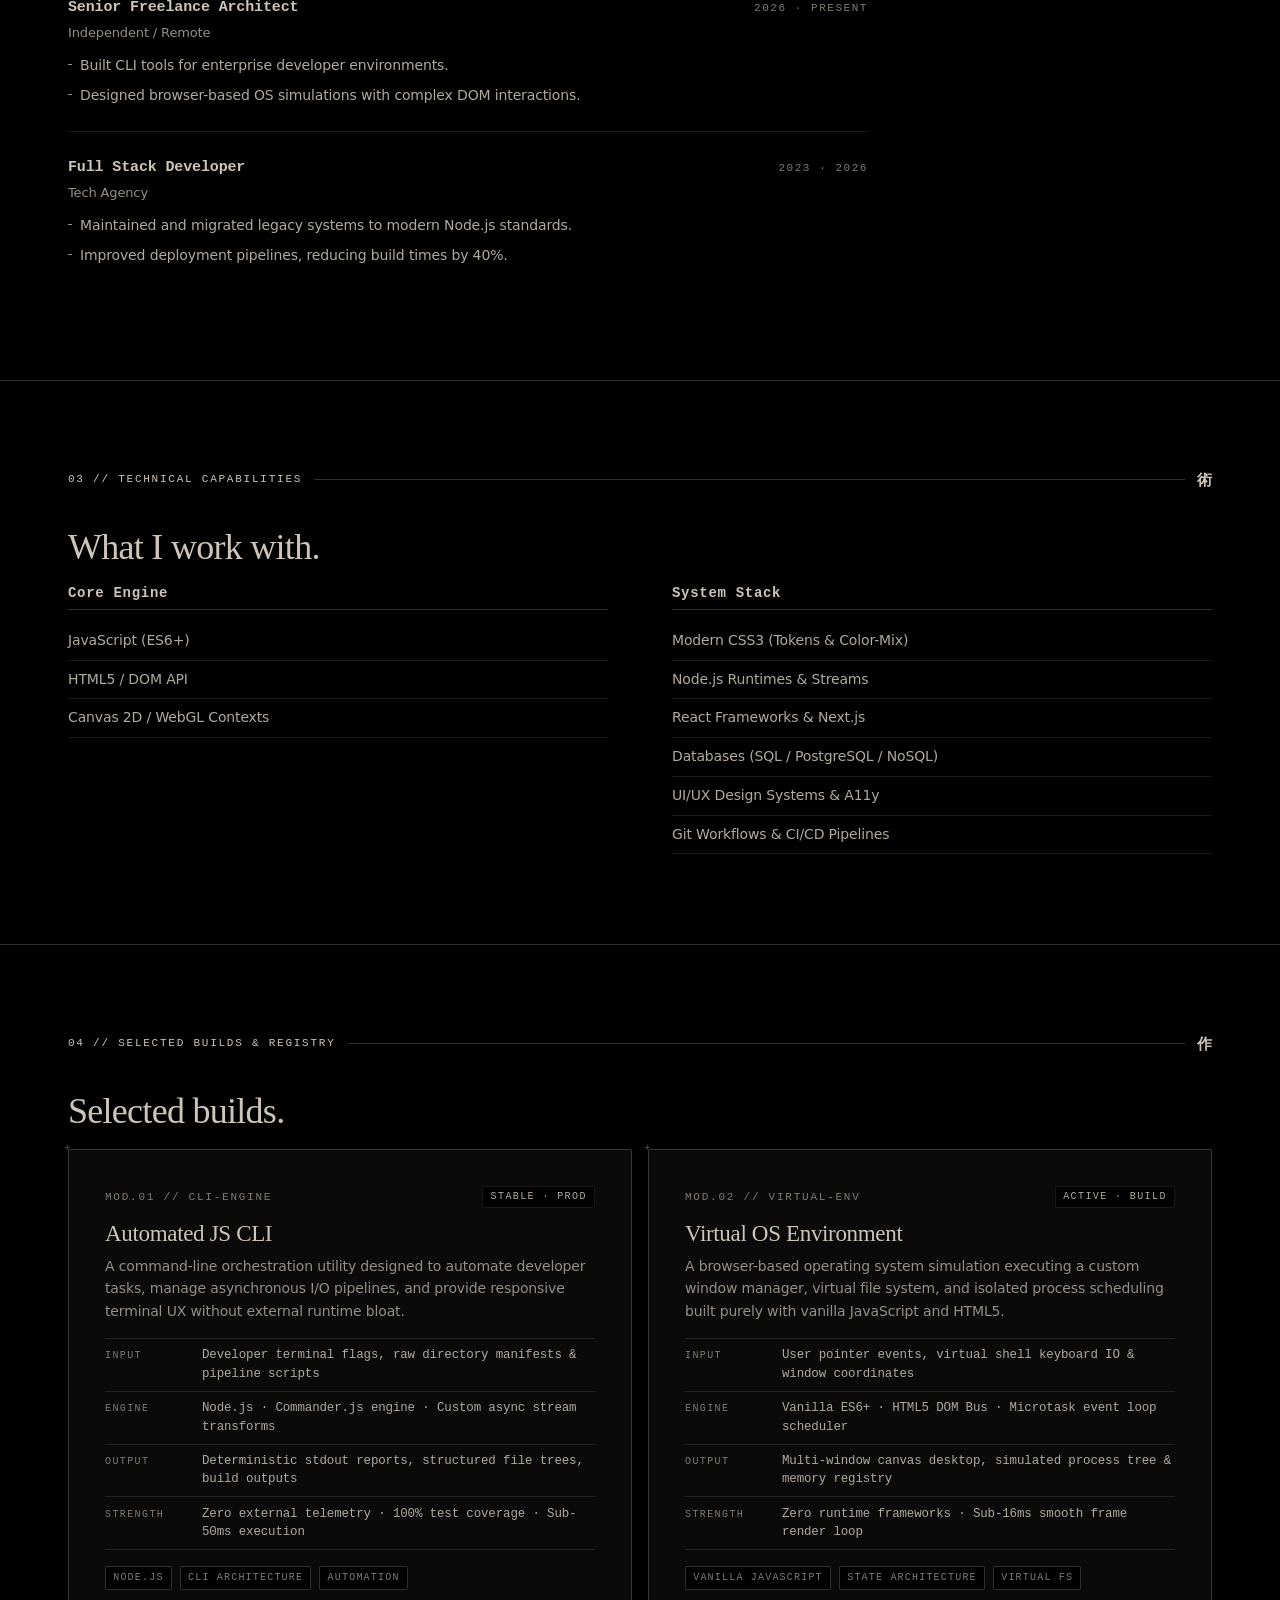
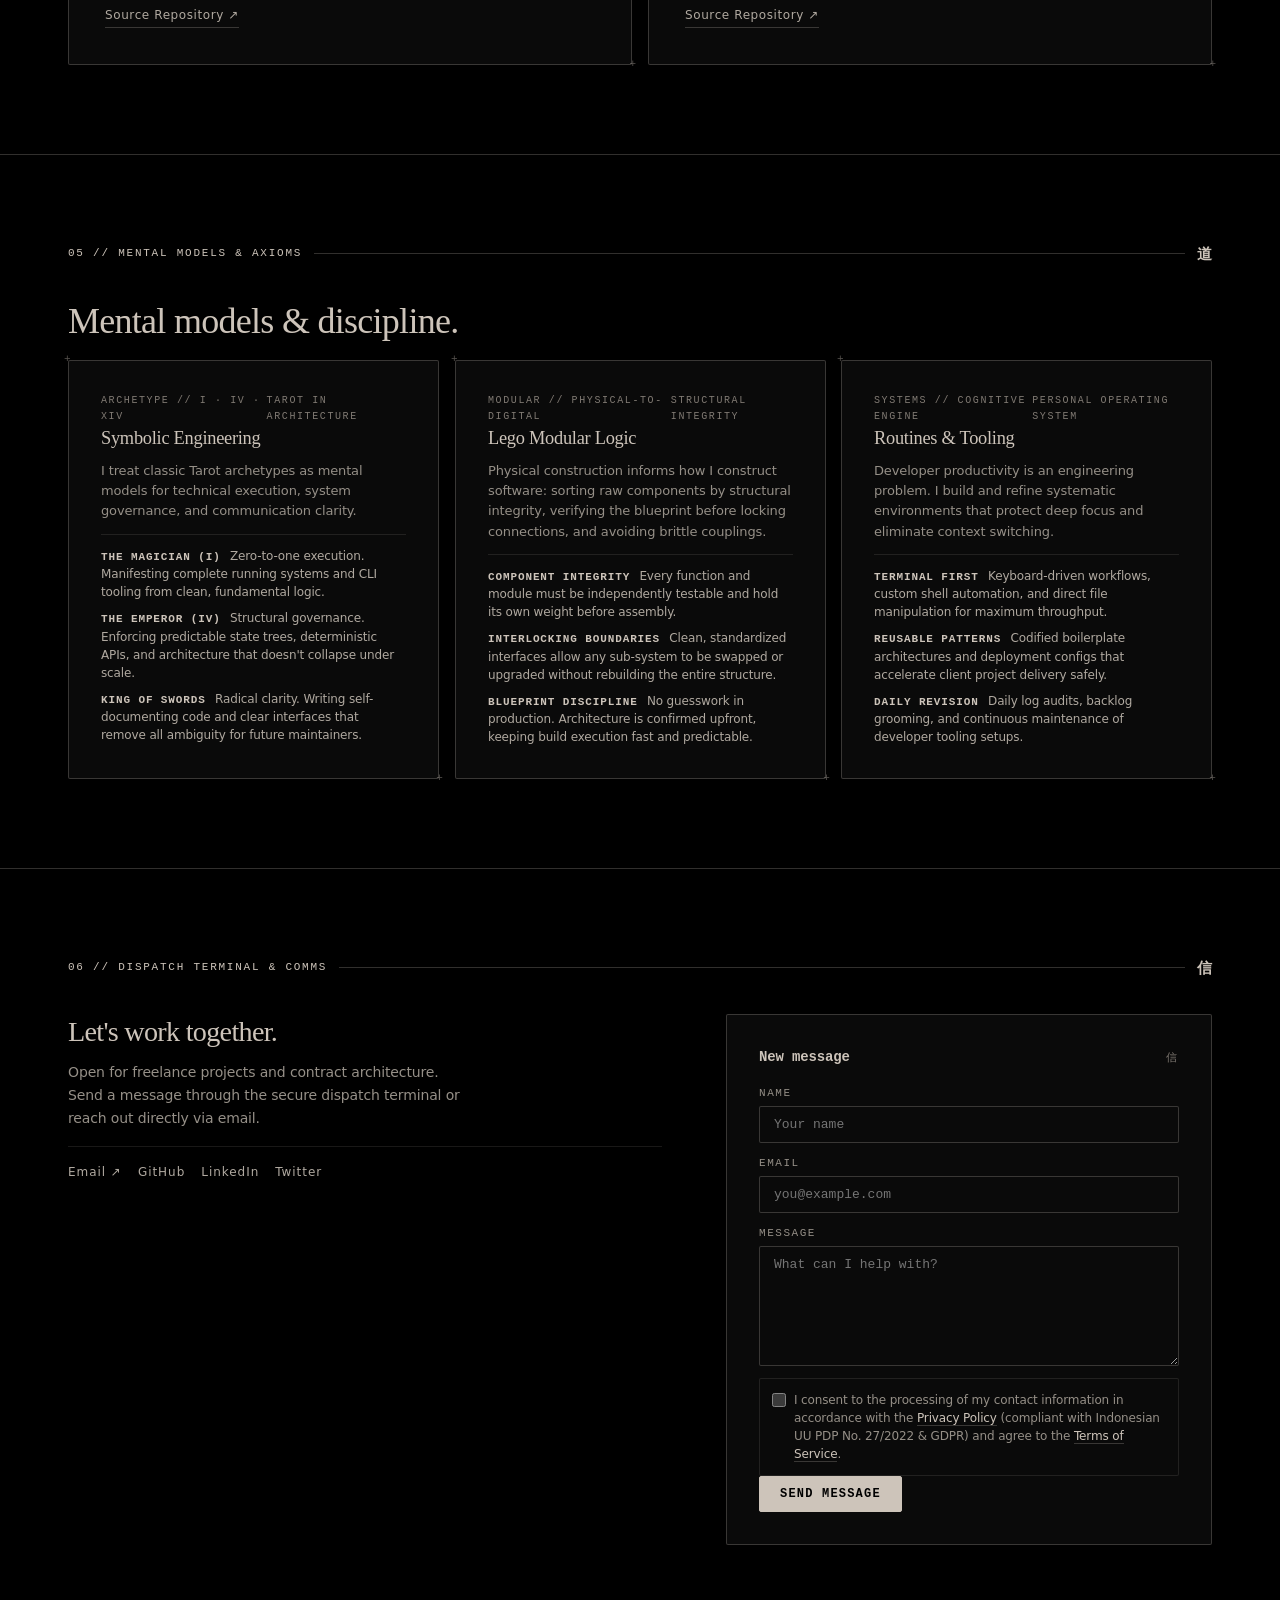
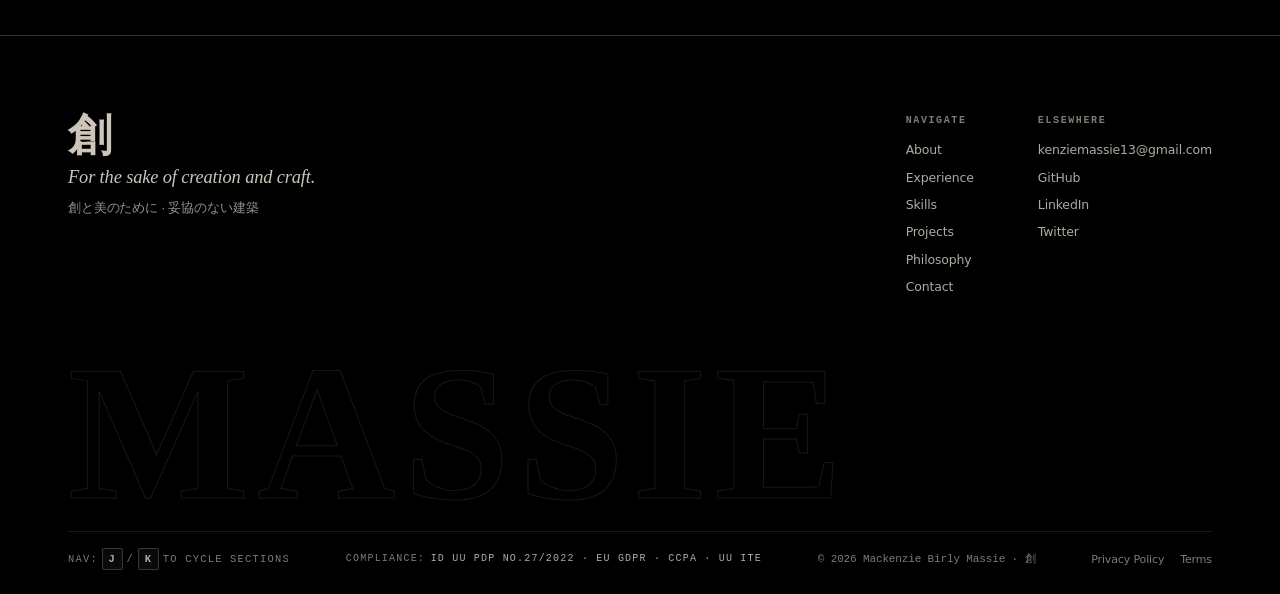
==== commit 61209d32: "fix(links): update virtual os repository link to repository root" ====
--- a/index.html
+++ b/index.html
@@ -407,7 +407,7 @@
                         </div>
                         <div class="project-links">
 
-                            <a href="https://github.com/mackenziebirlymassie-lang/chrono-os-WIP-/blob/main/index.html" target="_blank" rel="noopener noreferrer" class="project-link">Source Repository ↗</a>
+                            <a href="https://github.com/mackenziebirlymassie-lang/chrono-os-WIP-" target="_blank" rel="noopener noreferrer" class="project-link">Source Repository ↗</a>
                         </div>
                     </div>
                 </div>
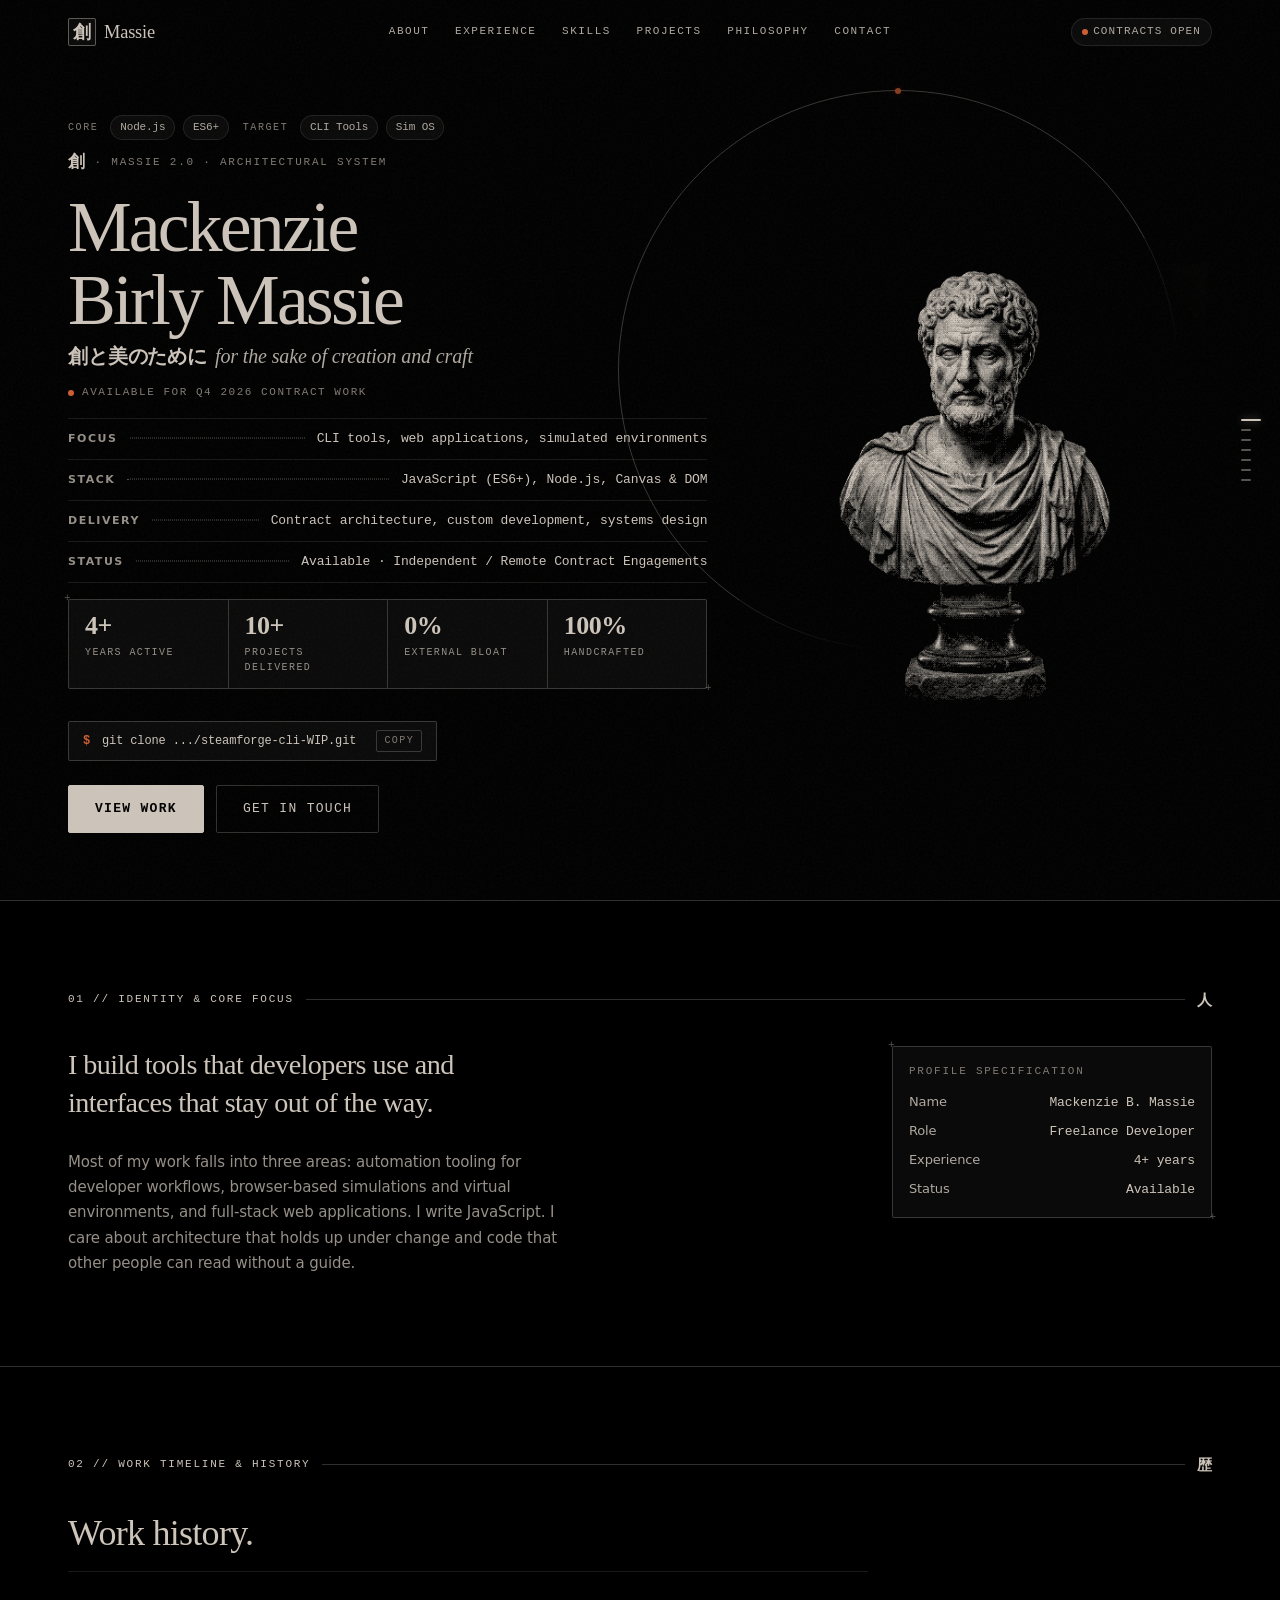
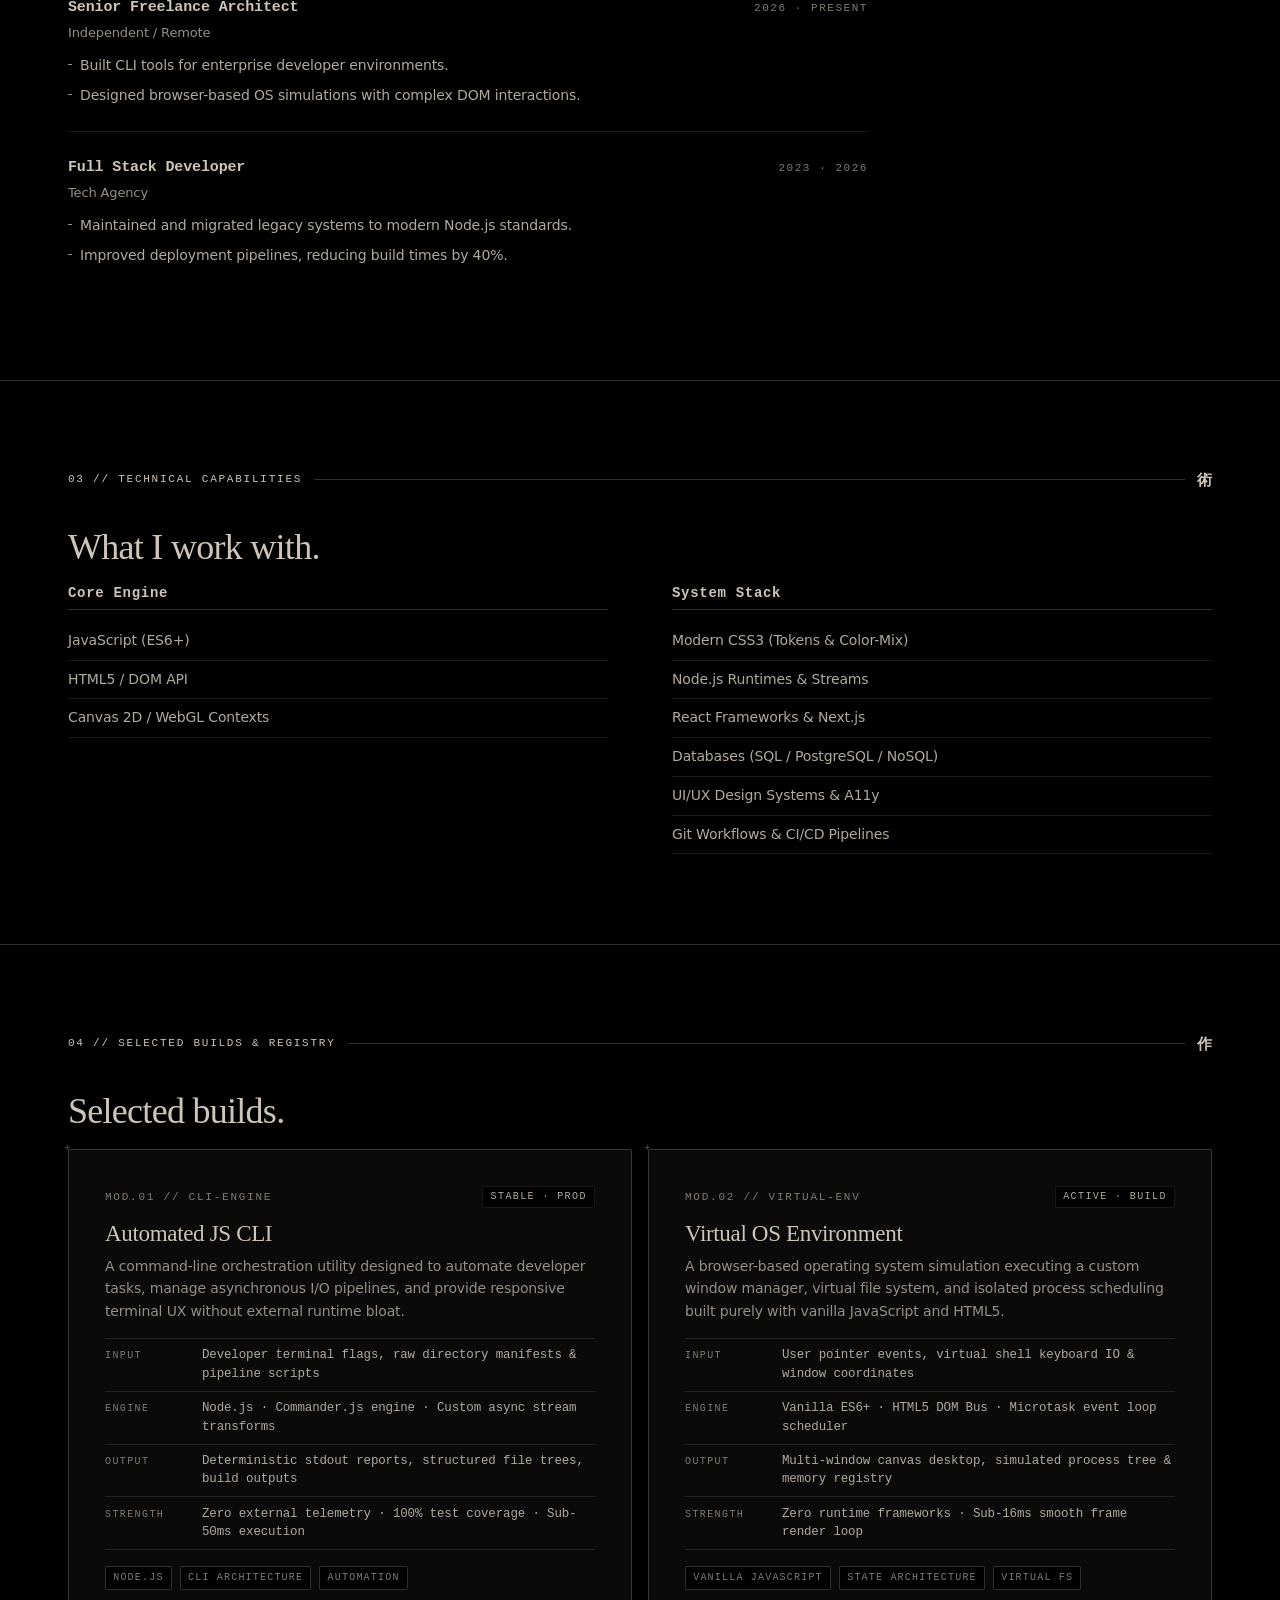
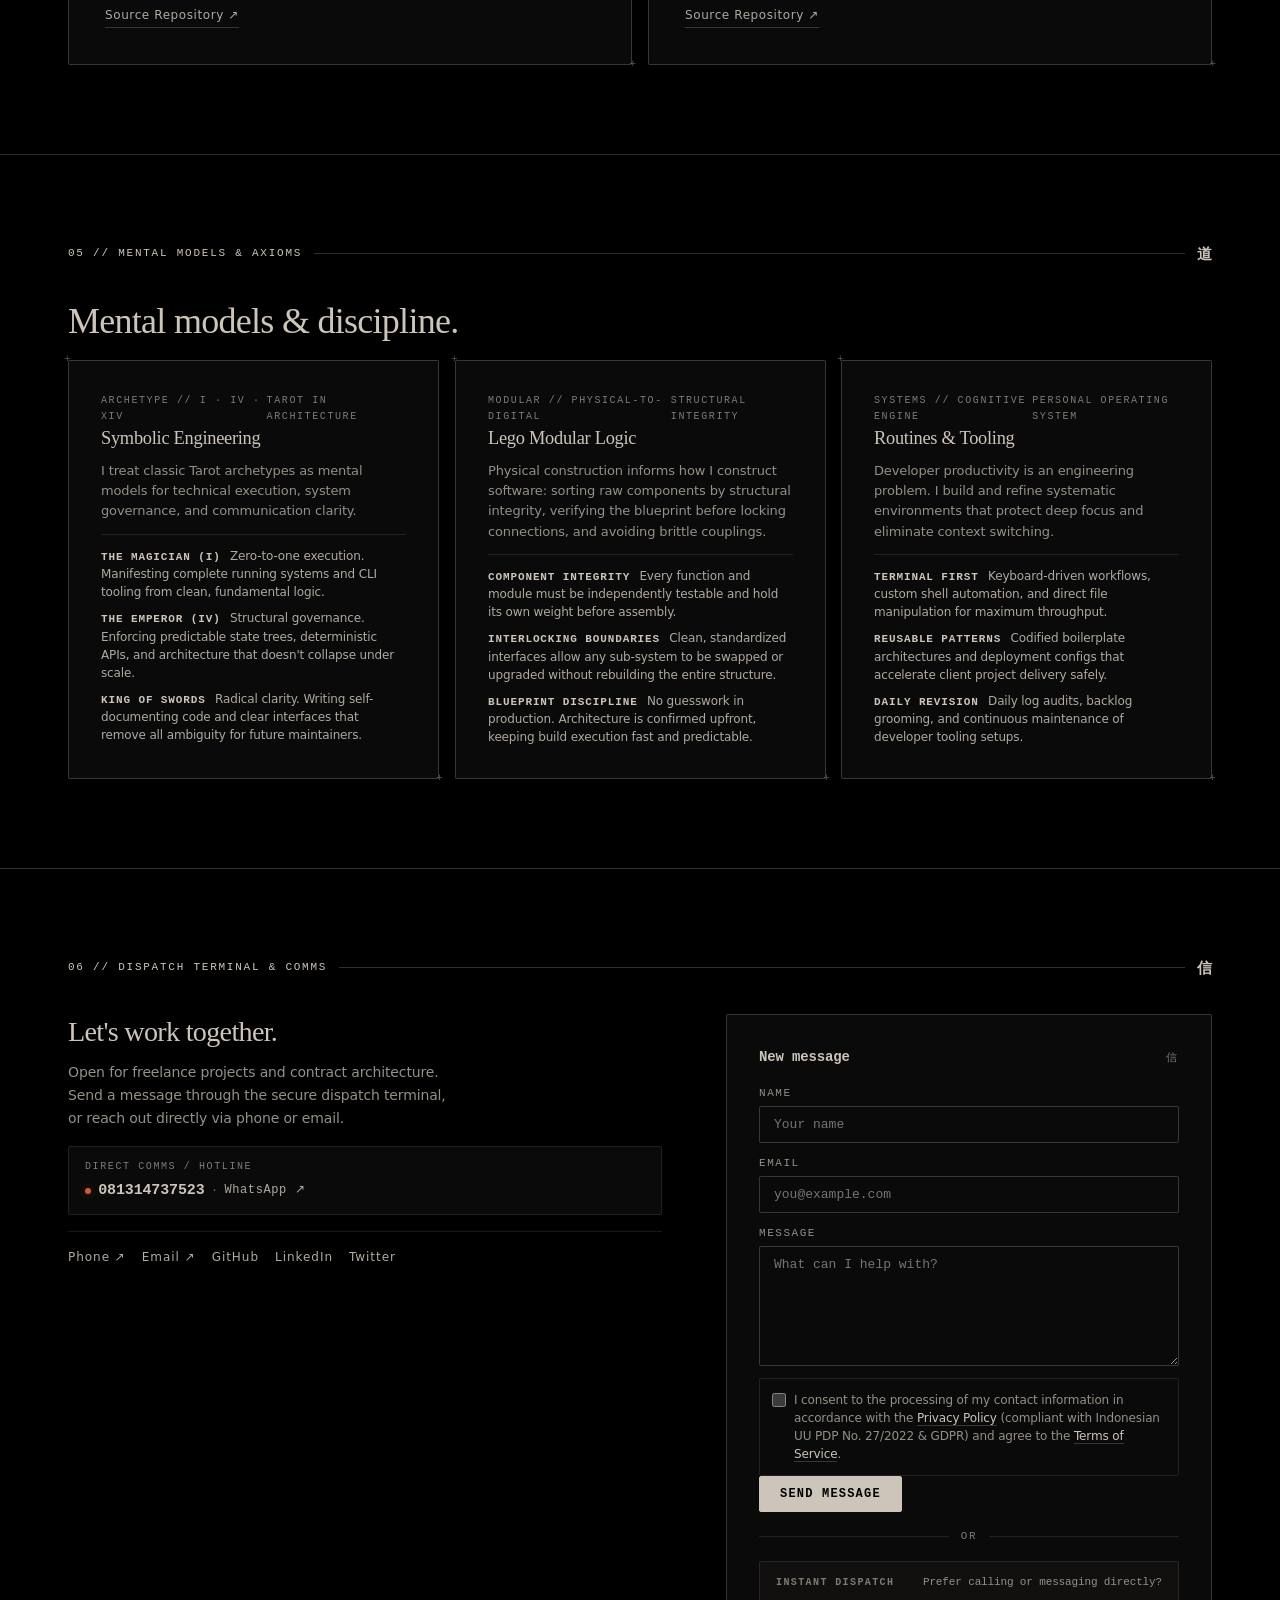
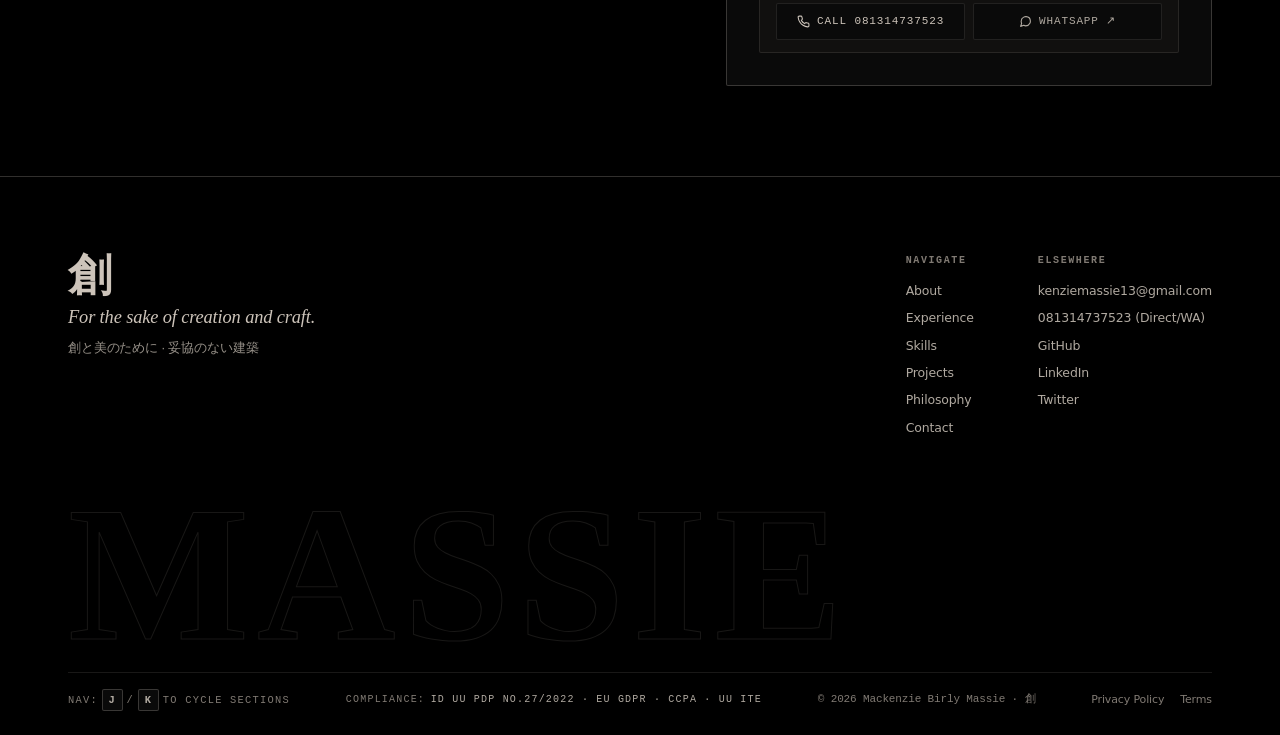
==== commit cadc653d: "feat: add direct phone and Whatsapp contact options" ====
--- a/index.html
+++ b/index.html
@@ -523,10 +523,23 @@
                     <div class="reveal">
                         <h2 class="contact-stmt">Let's work together.</h2>
                         <p class="contact-lede">
-                            Open for freelance projects and contract architecture. Send a message through the secure dispatch terminal or reach out directly via email.
+                            Open for freelance projects and contract architecture. Send a message through the secure dispatch terminal, or reach out directly via phone or email.
                         </p>
 
+                        <div class="contact-direct-card">
+                            <span class="contact-direct-k">DIRECT COMMS / HOTLINE</span>
+                            <div class="contact-direct-body">
+                                <a href="tel:081314737523" class="contact-direct-phone" aria-label="Direct Phone 081314737523">
+                                    <span class="phone-pulse" aria-hidden="true"></span>
+                                    <span>081314737523</span>
+                                </a>
+                                <span class="contact-direct-sep" aria-hidden="true">·</span>
+                                <a href="https://wa.me/6281314737523" target="_blank" rel="noopener noreferrer" class="contact-direct-wa" aria-label="WhatsApp 081314737523">WhatsApp ↗</a>
+                            </div>
+                        </div>
+
                         <div class="contact-social">
+                            <a href="tel:081314737523" class="contact-social-link">Phone ↗</a>
                             <a href="mailto:kenziemassie13@gmail.com" class="contact-social-link">Email ↗</a>
                             <a href="https://github.com/mackenziebirlymassie-lang" target="_blank" rel="noopener noreferrer" class="contact-social-link">GitHub</a>
                             <a href="https://linkedin.com/in/mbmassie" target="_blank" rel="noopener noreferrer" class="contact-social-link">LinkedIn</a>
@@ -572,6 +585,34 @@
                         <button type="submit" class="btn btn-solid form-submit">Send Message</button>
 
                         <div class="form-msg" id="form-msg">Message sent. I will reply shortly.</div>
+
+                        <!-- OR Divider & Alternate Phone/WhatsApp Dispatch -->
+                        <div class="contact-or" aria-hidden="true">
+                            <span class="contact-or-line"></span>
+                            <span class="contact-or-text">OR</span>
+                            <span class="contact-or-line"></span>
+                        </div>
+
+                        <div class="contact-alt-option">
+                            <div class="contact-alt-meta">
+                                <span class="contact-alt-label">INSTANT DISPATCH</span>
+                                <span class="contact-alt-note">Prefer calling or messaging directly?</span>
+                            </div>
+                            <div class="contact-alt-actions">
+                                <a href="tel:081314737523" class="btn contact-alt-btn contact-alt-phone" aria-label="Call 081314737523">
+                                    <svg width="13" height="13" viewBox="0 0 24 24" fill="none" stroke="currentColor" stroke-width="2" stroke-linecap="round" stroke-linejoin="round" aria-hidden="true">
+                                        <path d="M22 16.92v3a2 2 0 0 1-2.18 2 19.79 19.79 0 0 1-8.63-3.07 19.5 19.5 0 0 1-6-6 19.79 19.79 0 0 1-3.07-8.67A2 2 0 0 1 4.11 2h3a2 2 0 0 1 2 1.72 12.84 12.84 0 0 0 .7 2.81 2 2 0 0 1-.45 2.11L8.09 9.91a16 16 0 0 0 6 6l1.27-1.27a2 2 0 0 1 2.11-.45 12.84 12.84 0 0 0 2.81.7A2 2 0 0 1 22 16.92z"/>
+                                    </svg>
+                                    <span>Call 081314737523</span>
+                                </a>
+                                <a href="https://wa.me/6281314737523" target="_blank" rel="noopener noreferrer" class="btn contact-alt-btn contact-alt-wa" aria-label="WhatsApp 081314737523">
+                                    <svg width="13" height="13" viewBox="0 0 24 24" fill="none" stroke="currentColor" stroke-width="2" stroke-linecap="round" stroke-linejoin="round" aria-hidden="true">
+                                        <path d="M21 11.5a8.38 8.38 0 0 1-.9 3.8 8.5 8.5 0 0 1-7.6 4.7 8.38 8.38 0 0 1-3.8-.9L3 21l1.9-5.7a8.38 8.38 0 0 1-.9-3.8 8.5 8.5 0 0 1 4.7-7.6 8.38 8.38 0 0 1 3.8-.9h.5a8.48 8.48 0 0 1 8 8v.5z"/>
+                                    </svg>
+                                    <span>WhatsApp ↗</span>
+                                </a>
+                            </div>
+                        </div>
                     </form>
                 </div>
             </div>
@@ -605,6 +646,7 @@
                         <div class="ftr-col-h">Elsewhere</div>
                         <div class="ftr-col-list">
                             <a href="mailto:kenziemassie13@gmail.com" class="ftr-link">kenziemassie13@gmail.com</a>
+                            <a href="tel:081314737523" class="ftr-link">081314737523 (Direct/WA)</a>
                             <a href="https://github.com/mackenziebirlymassie-lang" target="_blank" rel="noopener noreferrer" class="ftr-link">GitHub</a>
                             <a href="https://linkedin.com/in/mbmassie" target="_blank" rel="noopener noreferrer" class="ftr-link">LinkedIn</a>
                             <a href="https://x.com/mbmassie" target="_blank" rel="noopener noreferrer" class="ftr-link">Twitter</a>
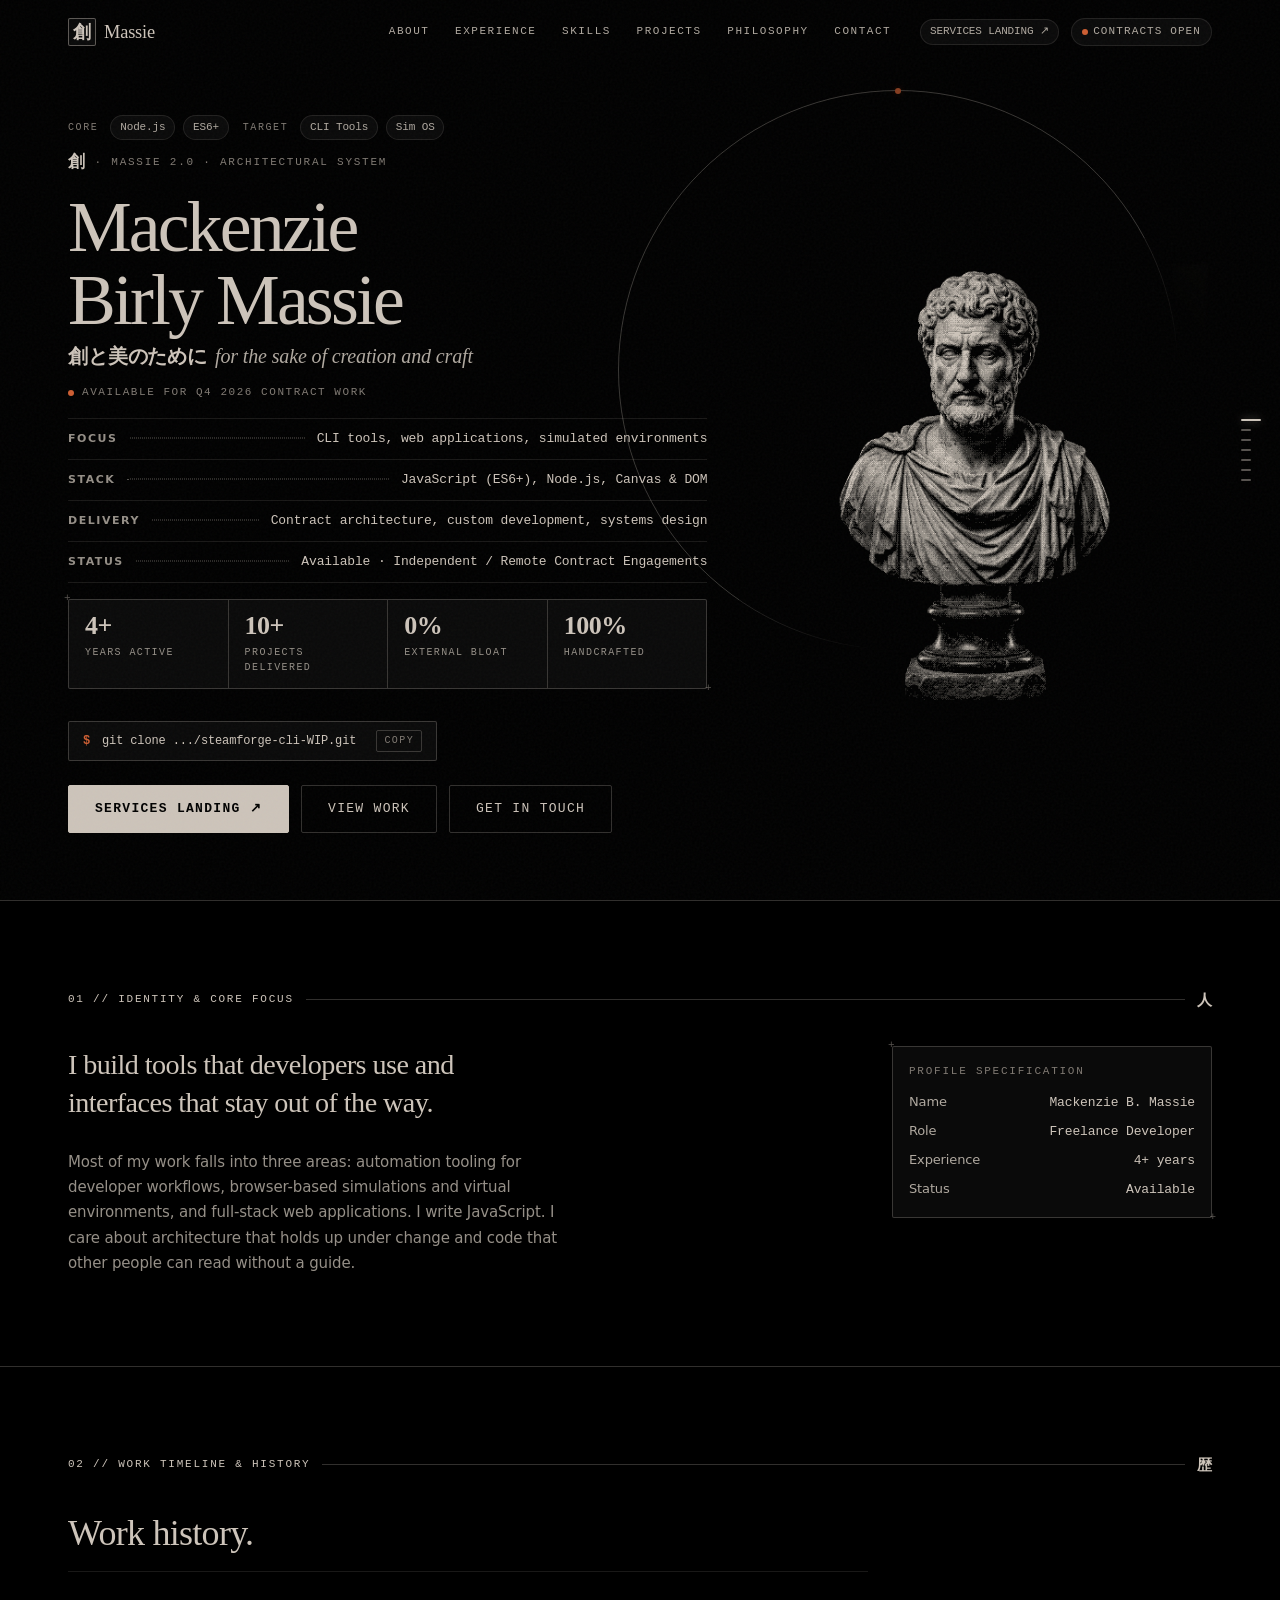
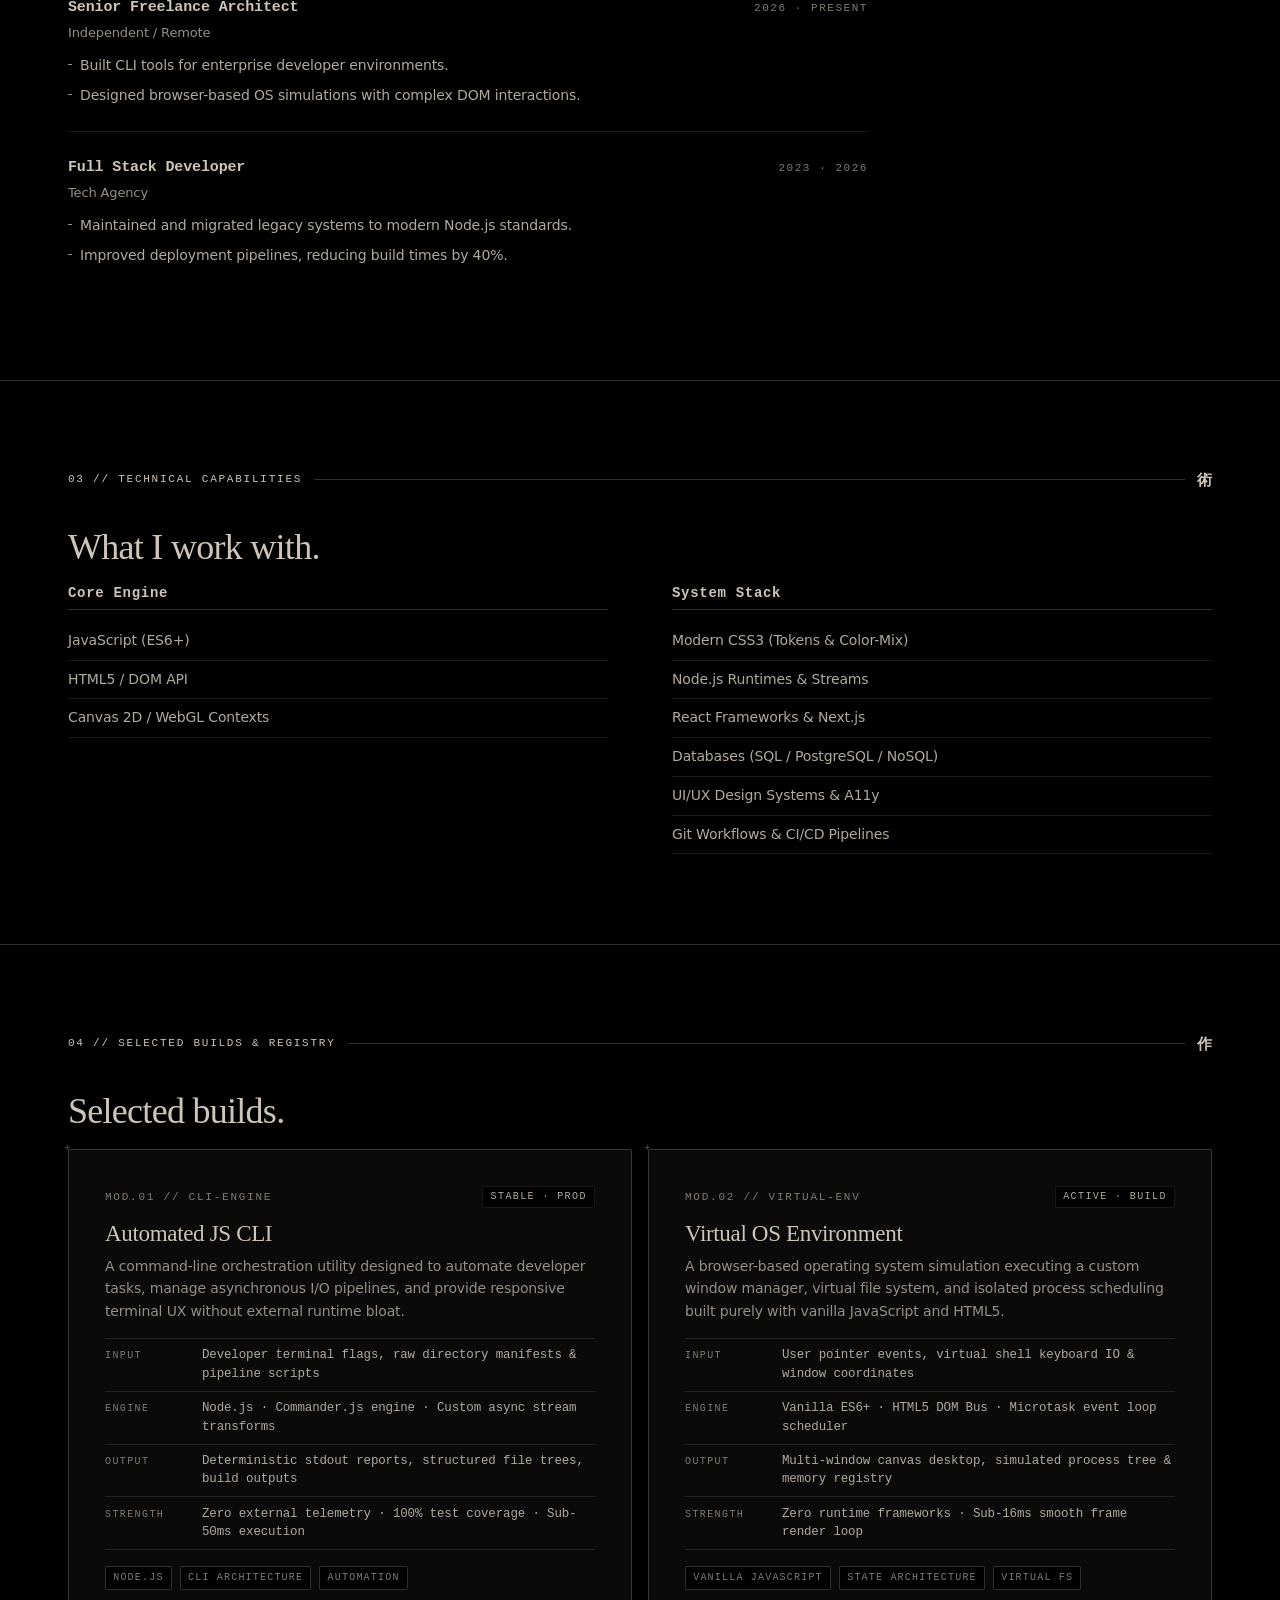
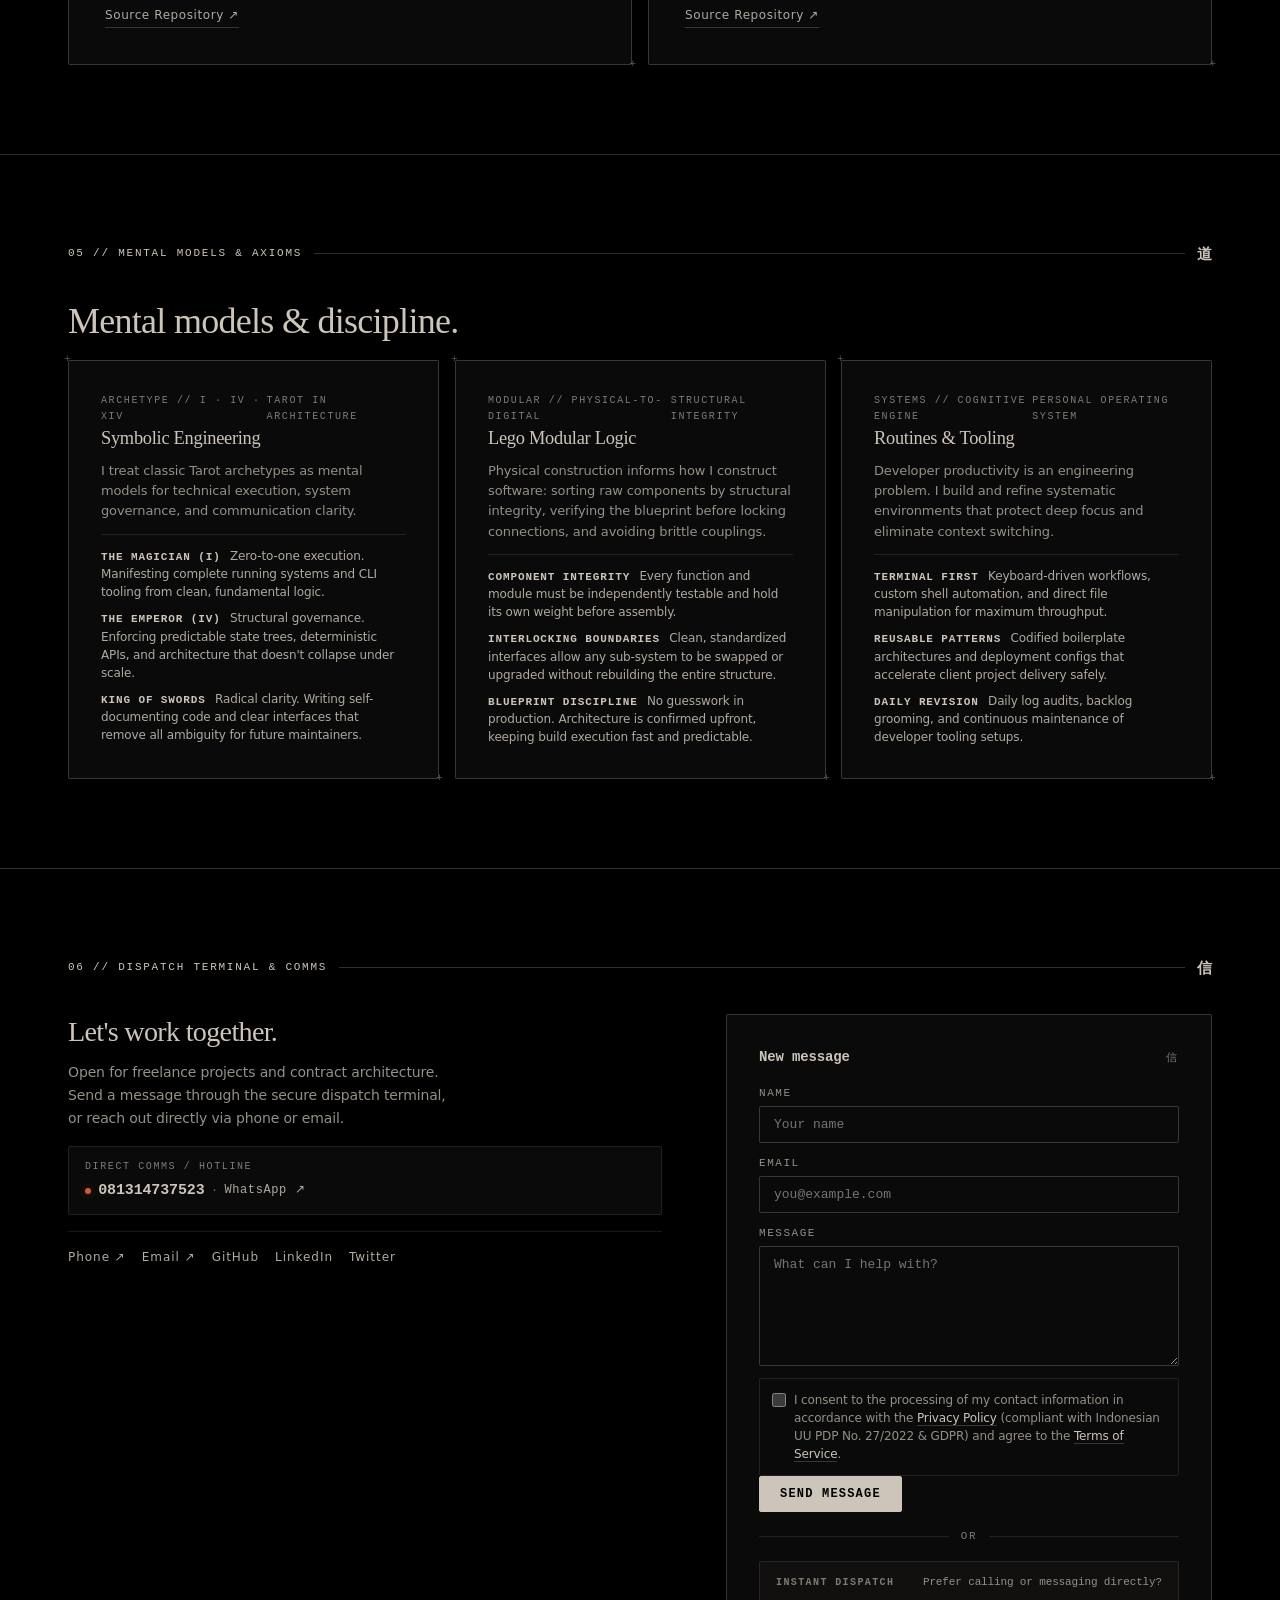
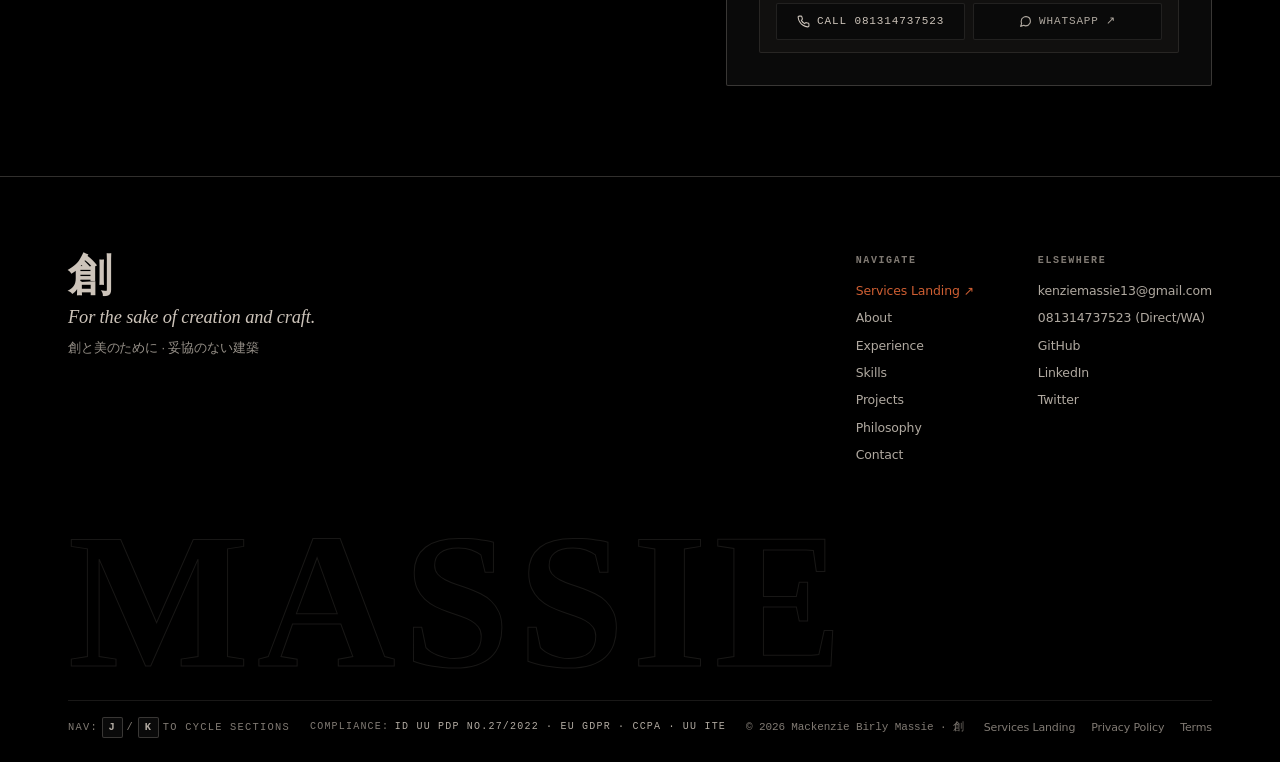
==== commit 402434fe: "feat: build high-performance systems and developer tooling landing page" ====
--- a/index.html
+++ b/index.html
@@ -83,6 +83,9 @@
             </nav>
 
             <div class="hdr-actions">
+                <a href="landing.html" class="rail-pill" title="View High-Performance Systems Landing Page" style="text-decoration: none;">
+                    <span>SERVICES LANDING ↗</span>
+                </a>
                 <div class="hdr-badge">
                     <span class="hero-live" aria-hidden="true"></span>
                     <span>CONTRACTS OPEN</span>
@@ -95,6 +98,7 @@
         </div>
 
         <nav class="sheet" id="sheet" aria-label="Mobile Navigation">
+            <a href="landing.html" class="sheet-link" style="color: var(--sun);">Services Landing ↗</a>
             <a href="#about"      class="sheet-link">About</a>
             <a href="#experience" class="sheet-link">Experience</a>
             <a href="#skills"     class="sheet-link">Skills</a>
@@ -189,7 +193,8 @@
                     </div>
 
                     <div class="hero-cta">
-                        <a href="#projects" class="btn btn-lg btn-solid">View Work</a>
+                        <a href="landing.html" class="btn btn-lg btn-solid">Services Landing ↗</a>
+                        <a href="#projects" class="btn btn-lg btn-outline">View Work</a>
                         <a href="#contact"  class="btn btn-lg btn-outline">Get in Touch</a>
                     </div>
                 </div>
@@ -634,6 +639,7 @@
                     <div>
                         <div class="ftr-col-h">Navigate</div>
                         <div class="ftr-col-list">
+                            <a href="landing.html" class="ftr-link" style="color: var(--sun);">Services Landing ↗</a>
                             <a href="#about"      class="ftr-link">About</a>
                             <a href="#experience" class="ftr-link">Experience</a>
                             <a href="#skills"     class="ftr-link">Skills</a>
@@ -672,6 +678,7 @@
                 </div>
                 <span class="ftr-copy">&copy; 2026 Mackenzie Birly Massie · 創</span>
                 <div class="ftr-legal">
+                    <a href="landing.html" class="ftr-legal-link">Services Landing</a>
                     <a href="privacy-policy.html" class="ftr-legal-link">Privacy Policy</a>
                     <a href="terms.html" class="ftr-legal-link">Terms</a>
                 </div>
--- a/css/main.css
+++ b/css/main.css
@@ -7,3 +7,4 @@
 @import url('base.css');
 @import url('components.css');
 @import url('sections.css');
+@import url('landing.css');
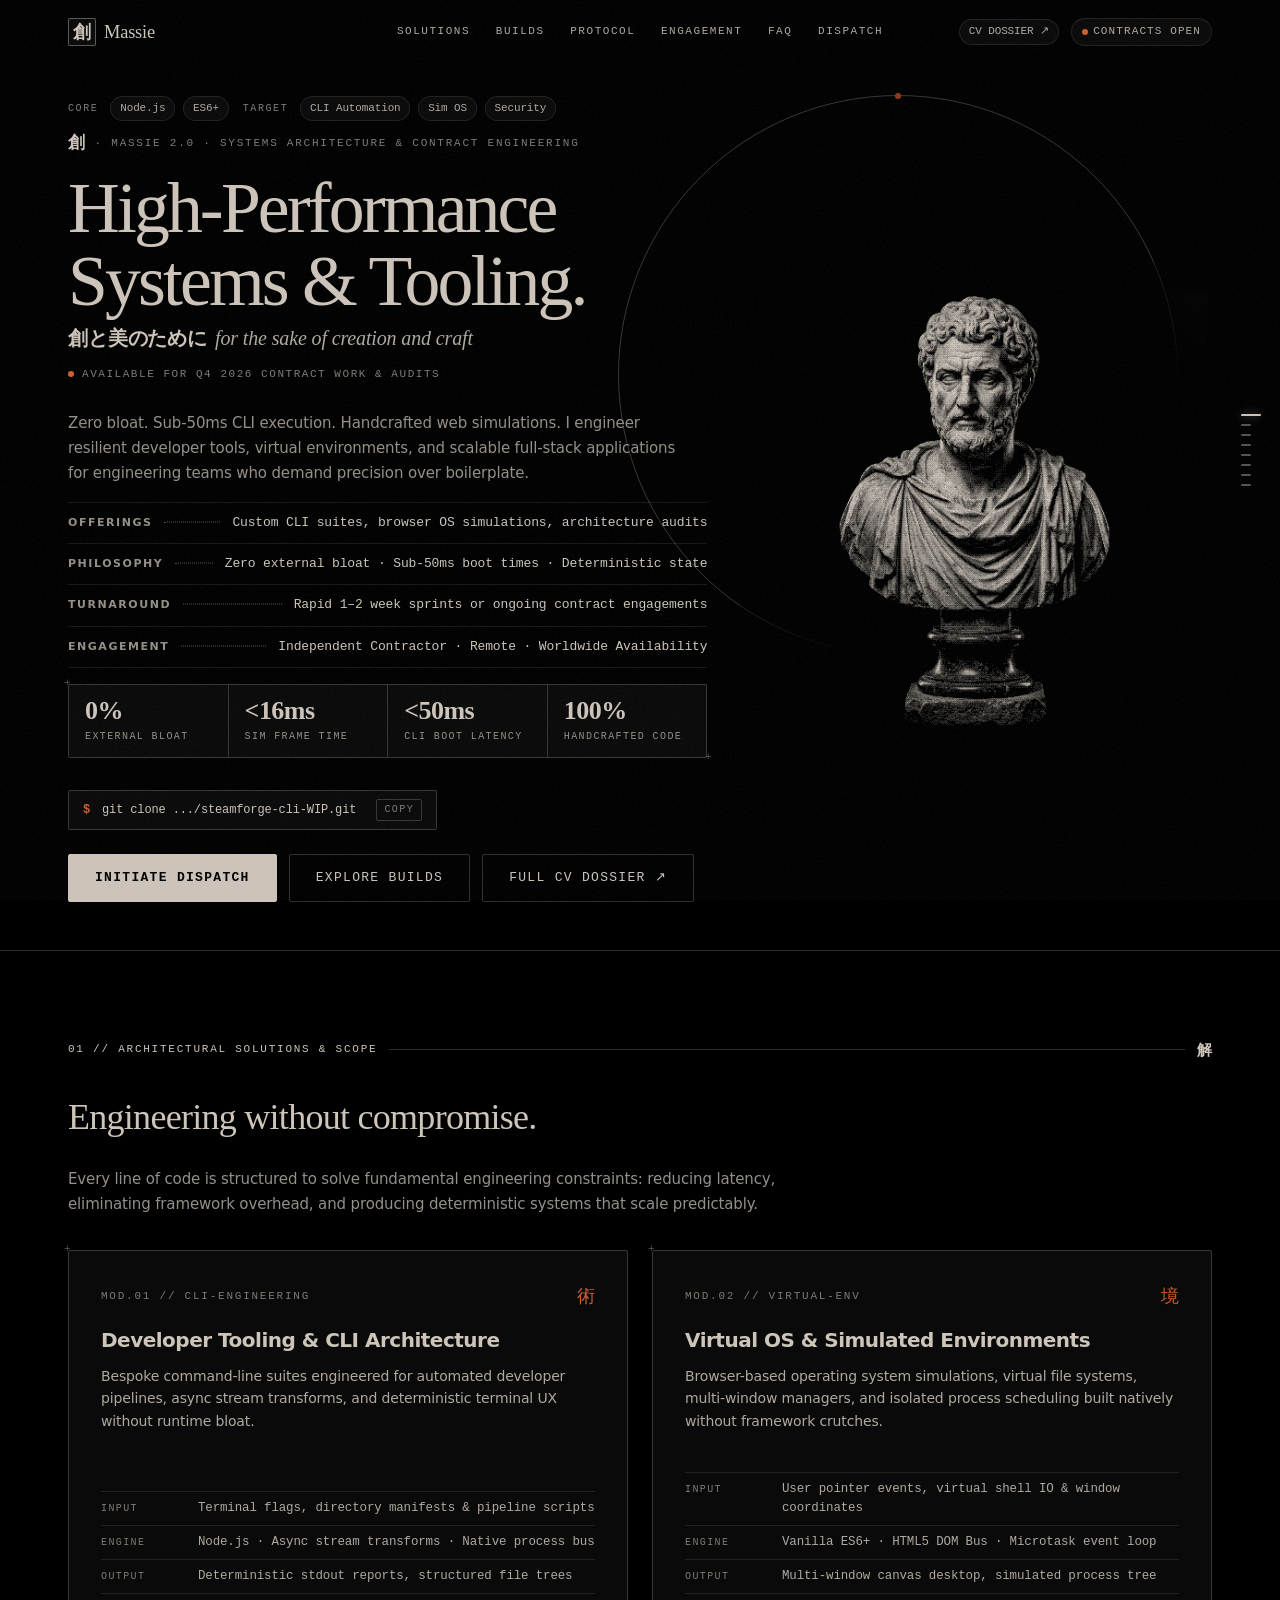
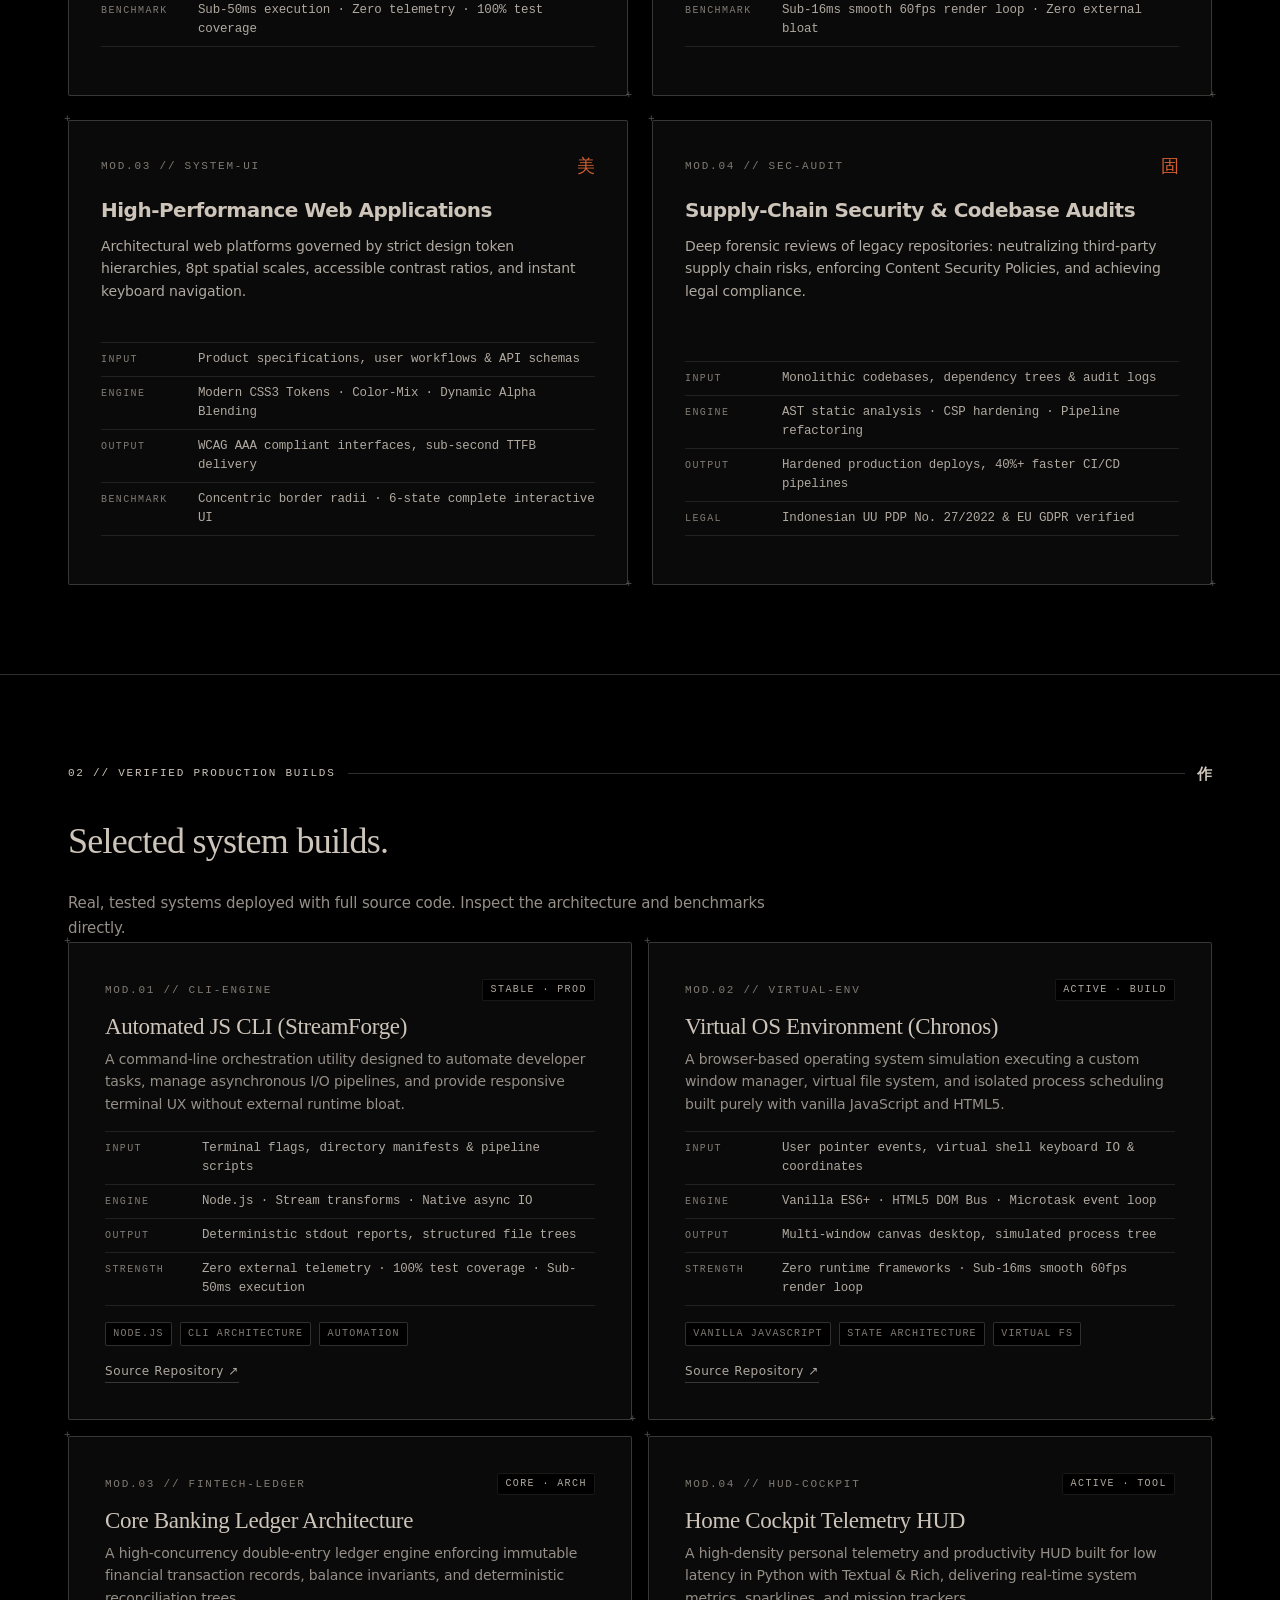
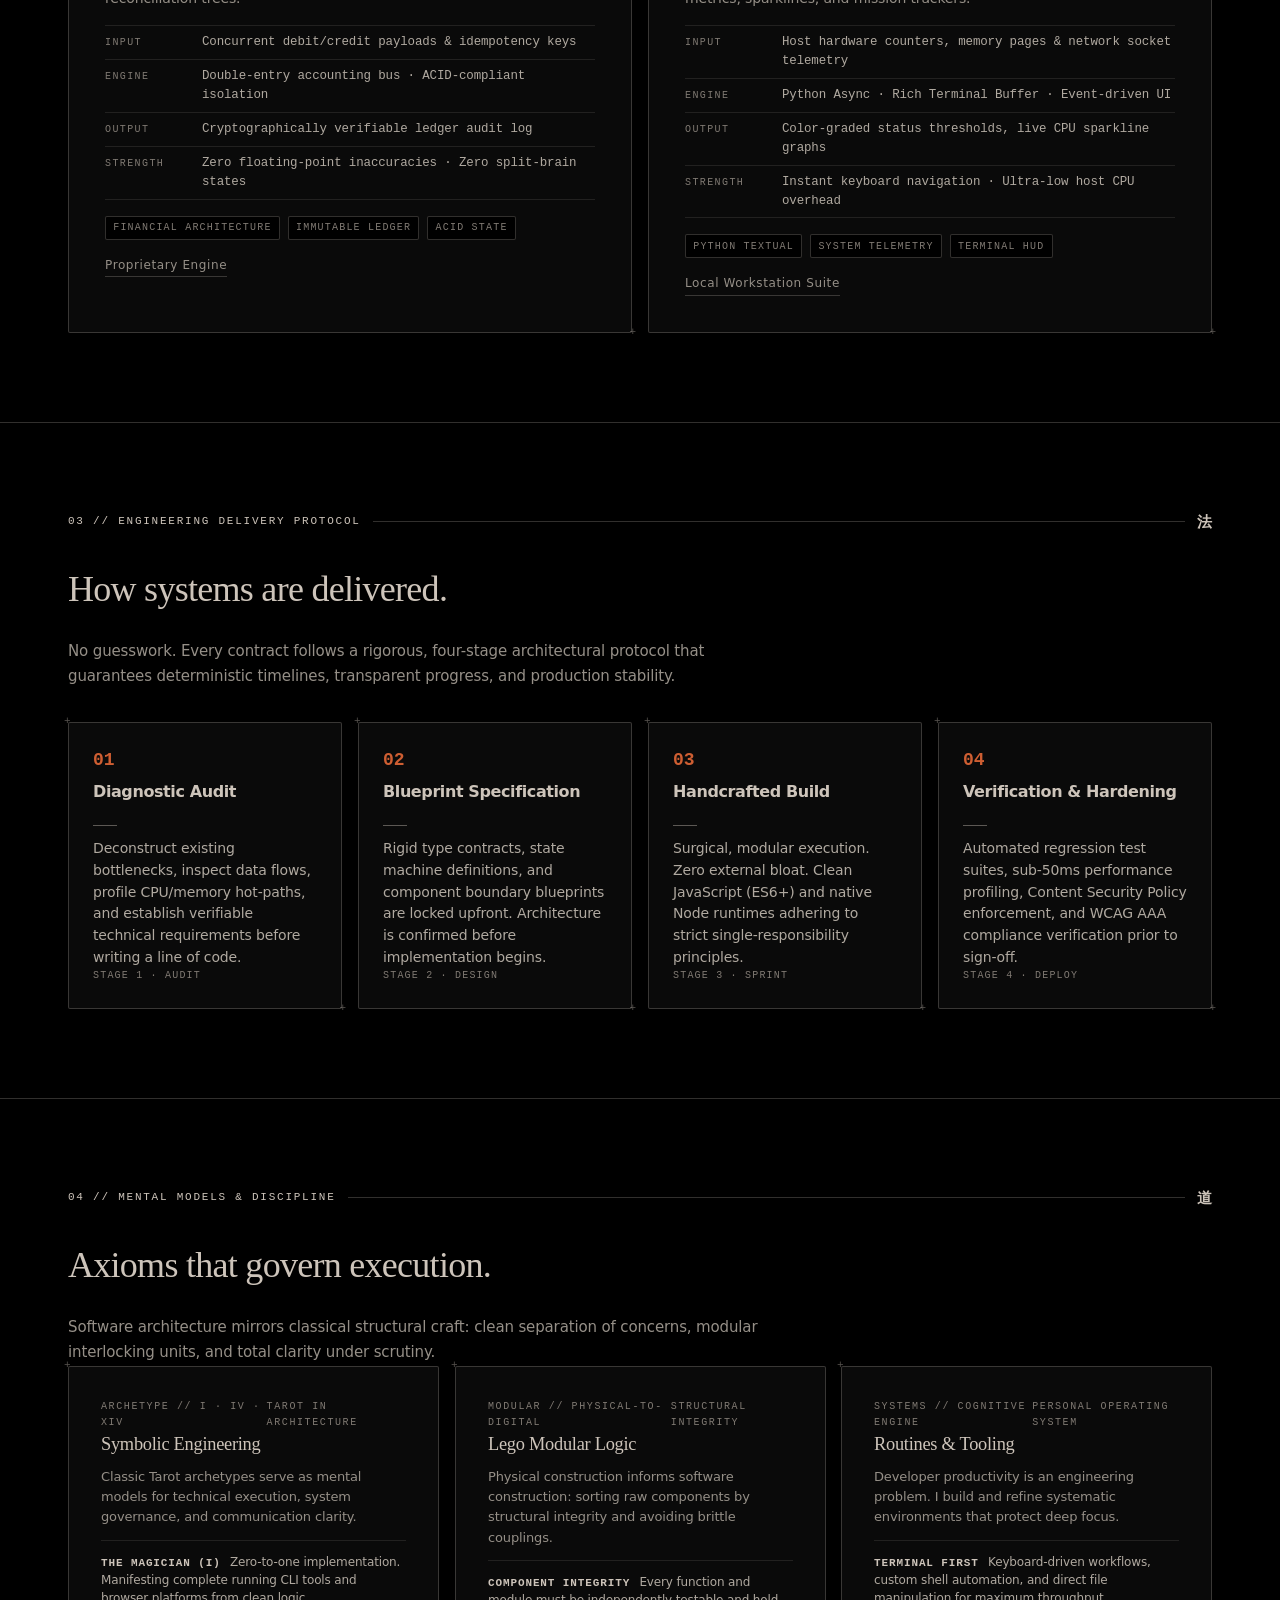
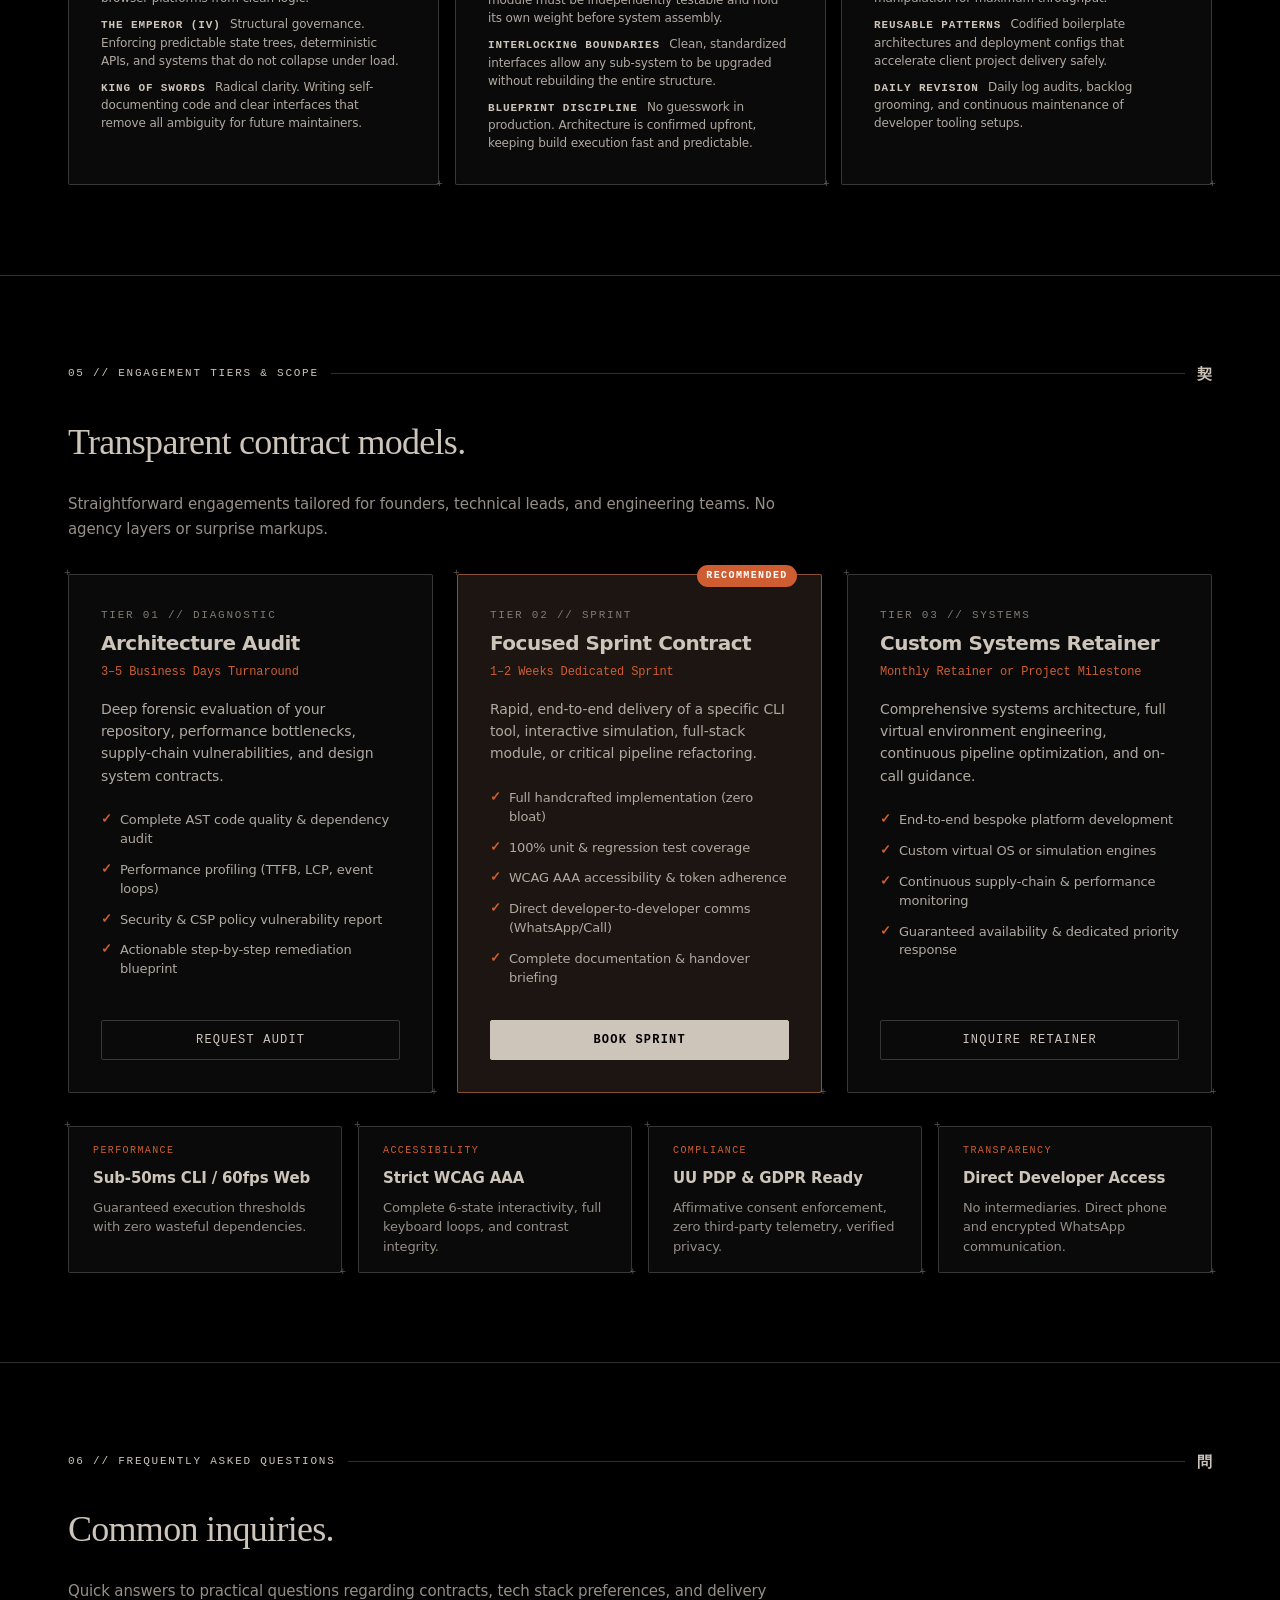
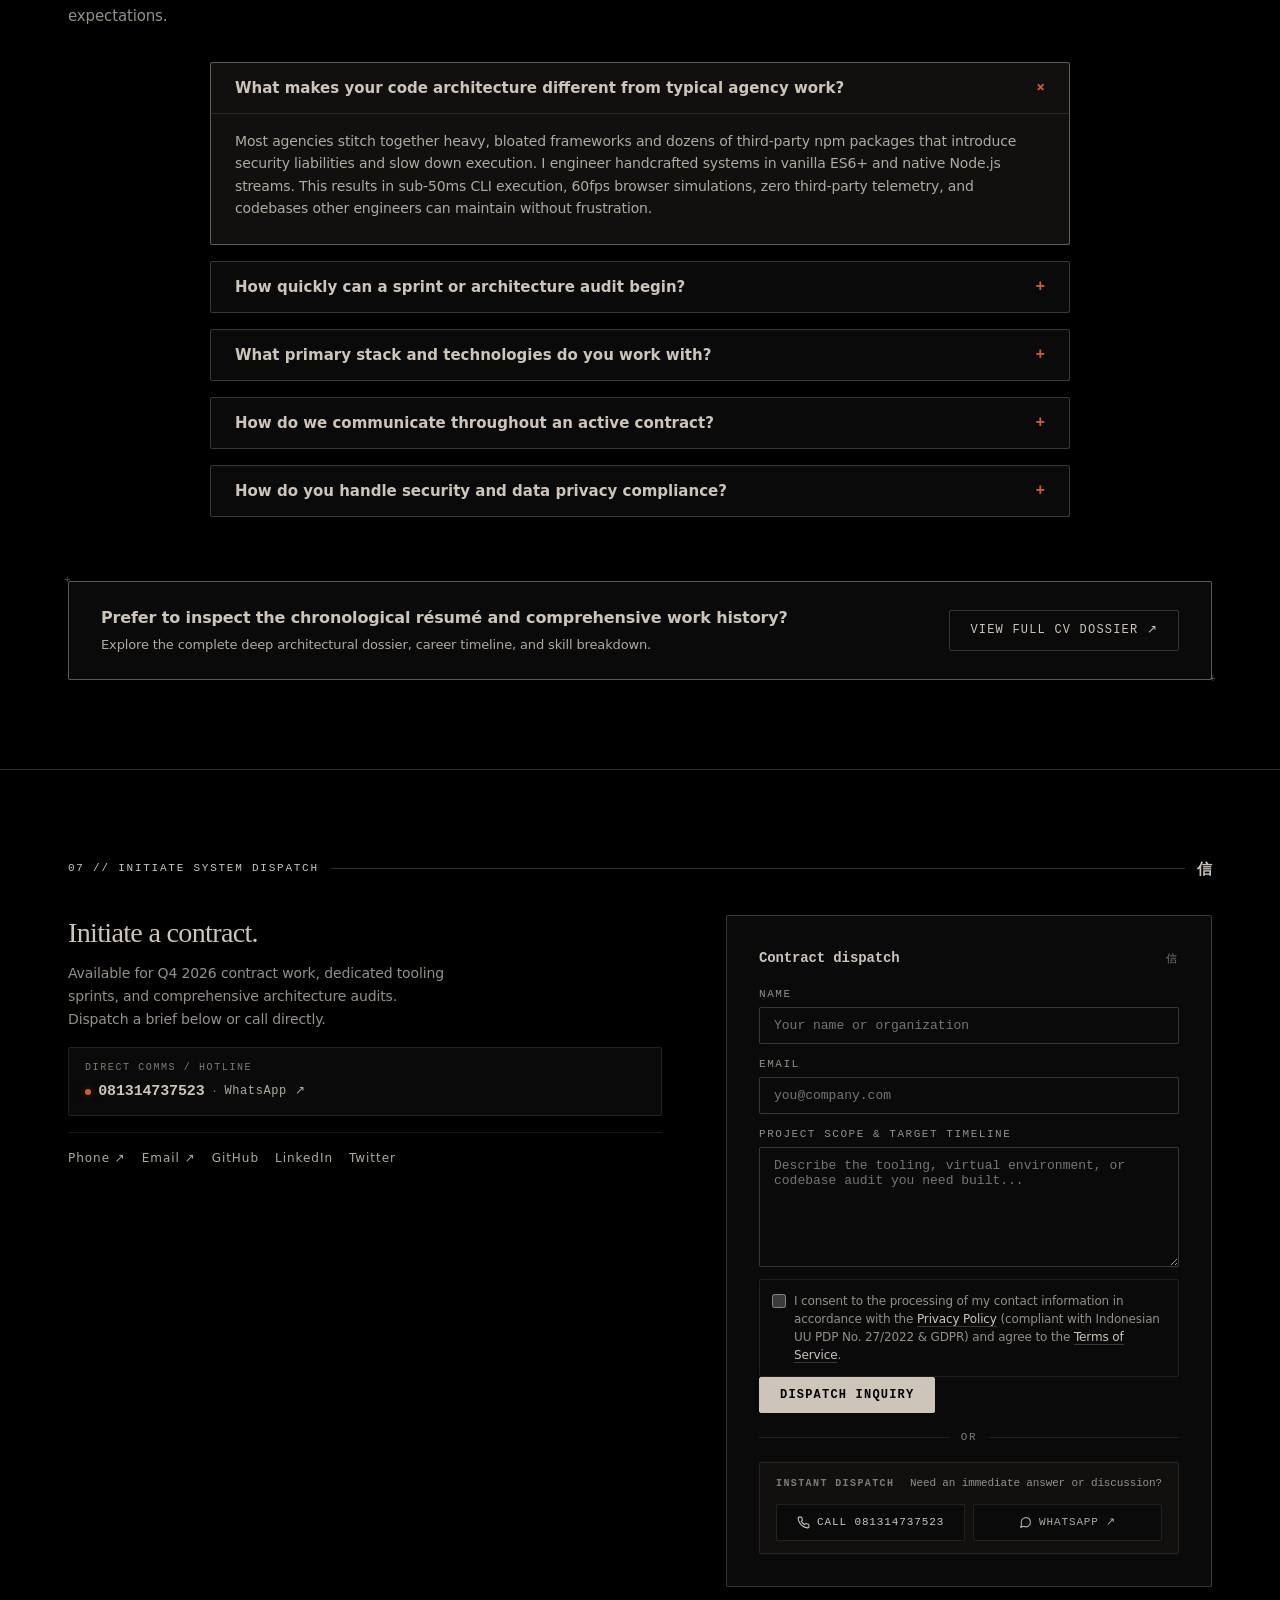
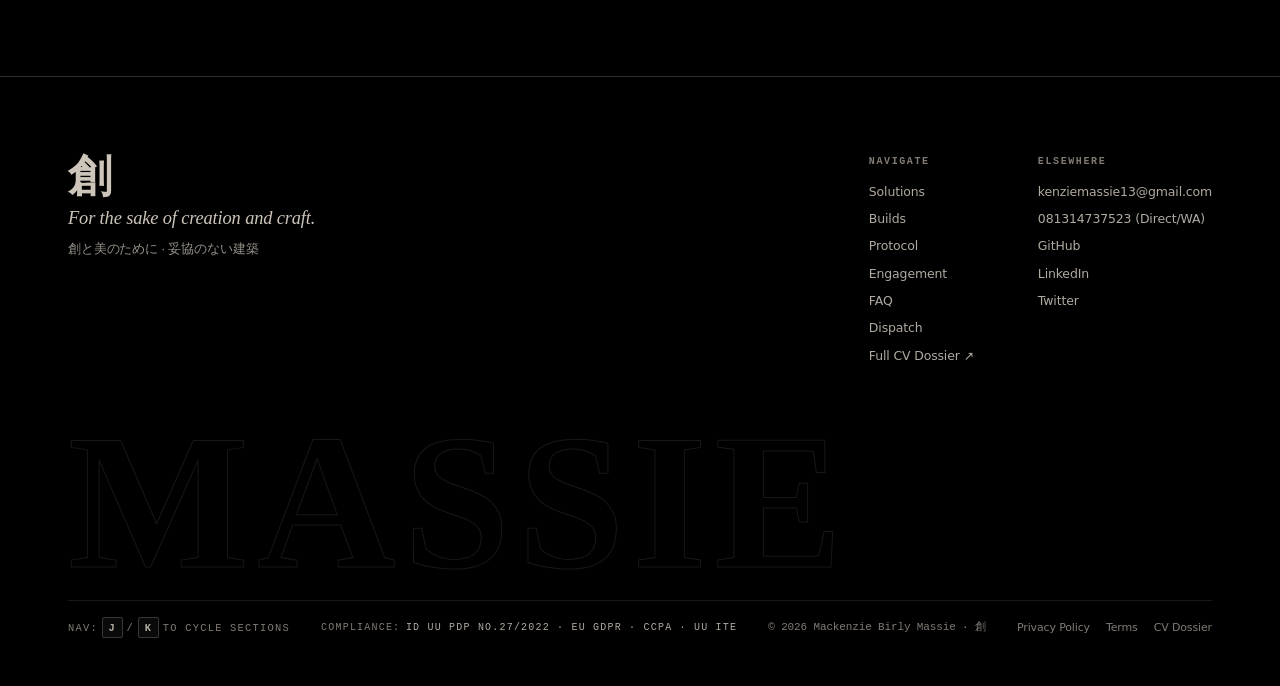
==== commit 745a62f4: "feat: establish landing page as root index.html and preserve deep dossier at dossier.html" ====
--- a/index.html
+++ b/index.html
@@ -5,34 +5,35 @@
     <meta name="viewport" content="width=device-width, initial-scale=1.0">
     <meta http-equiv="Content-Security-Policy" content="default-src 'self'; script-src 'self'; style-src 'self' 'unsafe-inline' https://fonts.googleapis.com; font-src 'self' https://fonts.gstatic.com data:; img-src 'self' data: https:; connect-src 'self' https://formsubmit.co; frame-ancestors 'none'; base-uri 'self'; form-action 'self' https://formsubmit.co;">
     <meta name="google-site-verification" content="google37dcef01186a76de" />
-    <title>Mackenzie Birly Massie · Freelance Developer &amp; Systems Architect</title>
-    <meta name="description" content="Freelance developer specializing in CLI tools, web applications, and simulated environments. Available for contract work.">
+    <title>Mackenzie Birly Massie · Systems Architecture &amp; Developer Tooling</title>
+    <meta name="description" content="High-performance developer tooling, browser-based operating environments, and zero-bloat web systems by Mackenzie Birly Massie. Open for contracts Q4 2026.">
     <meta name="author" content="Mackenzie Birly Massie">
     <meta name="robots" content="index, follow">
-        <link rel="canonical" href="https://mackenziebirlymassie-lang.github.io/mbmassie.github.io/">
+    <link rel="canonical" href="https://mackenziebirlymassie-lang.github.io/mbmassie.github.io/">
 
     <!-- Open Graph / Meta -->
-    <meta property="og:title" content="Mackenzie Birly Massie · Architectural Portfolio">
-    <meta property="og:description" content="Freelance developer specializing in CLI tools, web applications, and simulated environments.">
+    <meta property="og:title" content="Mackenzie Birly Massie · Systems Architecture &amp; Developer Tooling">
+    <meta property="og:description" content="Zero bloat. Sub-50ms CLI execution. Handcrafted web simulations. Available for contract work and architecture audits.">
     <meta property="og:type" content="website">
     <meta property="og:url" content="https://mackenziebirlymassie-lang.github.io/mbmassie.github.io/">
-    <meta property="og:site_name" content="Mackenzie Birly Massie Portfolio">
+    <meta property="og:site_name" content="Mackenzie Birly Massie Systems">
     <meta name="twitter:card" content="summary_large_image">
     <meta name="twitter:creator" content="@mbmassie">
-    <meta name="twitter:title" content="Mackenzie Birly Massie · Freelance Developer">
-    <meta name="twitter:description" content="CLI tools, web applications, and simulated environments.">
+    <meta name="twitter:title" content="Mackenzie Birly Massie · Systems Architecture">
+    <meta name="twitter:description" content="High-performance developer tooling and browser simulations.">
 
     <!-- Schema.org JSON-LD Structured Data -->
     <script type="application/ld+json">
-       {
+    {
       "@context": "https://schema.org",
-      "@type": "Person",
-      "name": "Mackenzie Birly Massie",
-      "alternateName": "Massie",
-      "jobTitle": "Freelance Developer & Systems Architect",
+      "@type": "ProfessionalService",
+      "name": "Mackenzie Birly Massie - Systems Architecture",
+      "image": "https://mackenziebirlymassie-lang.github.io/mbmassie.github.io/assets/hermodorus_dither.png",
       "description": "Bespoke developer automation tooling, CLI architectures, and simulated environments.",
-      "url": "https://mackenziebirlymassie-lang.github.io/mbmassie.github.io/",
+      "url": "https://mackenziebirlymassie-lang.github.io/mbmassie.github.io/landing.html",
       "email": "mailto:kenziemassie13@gmail.com",
+      "telephone": "+6281314737523",
+      "priceRange": "$$",
       "sameAs": [
         "https://github.com/mackenziebirlymassie-lang"
       ]
@@ -54,15 +55,16 @@
     <!-- ========== Accessibility Skip Link ========== -->
     <a href="#main-content" class="skip-link">Skip to main content</a>
 
-    <!-- ========== Right-Edge Vertical HUD Navigator (Ryoku Scroll Indicator) ========== -->
+    <!-- ========== Right-Edge Vertical HUD Navigator ========== -->
     <aside class="hud-nav" id="hud-nav" aria-label="Section Quick Nav">
-        <a href="#home"       class="hud-tick active" title="Introduction" aria-label="Introduction"></a>
-        <a href="#about"      class="hud-tick" title="Identity"     aria-label="Identity"></a>
-        <a href="#experience" class="hud-tick" title="Timeline"     aria-label="Timeline"></a>
-        <a href="#skills"     class="hud-tick" title="Capabilities" aria-label="Capabilities"></a>
-        <a href="#projects"   class="hud-tick" title="Builds"       aria-label="Builds"></a>
-        <a href="#interests"  class="hud-tick" title="Axioms"       aria-label="Axioms"></a>
-        <a href="#contact"    class="hud-tick" title="Dispatch"     aria-label="Dispatch"></a>
+        <a href="#home"          class="hud-tick active" title="Introduction"   aria-label="Introduction"></a>
+        <a href="#solutions"     class="hud-tick"        title="Solutions"      aria-label="Solutions"></a>
+        <a href="#builds"        class="hud-tick"        title="Builds"         aria-label="Builds"></a>
+        <a href="#protocol"      class="hud-tick"        title="Protocol"       aria-label="Protocol"></a>
+        <a href="#mental-models" class="hud-tick"        title="Mental Models"  aria-label="Mental Models"></a>
+        <a href="#engagement"    class="hud-tick"        title="Engagement"     aria-label="Engagement"></a>
+        <a href="#faq"           class="hud-tick"        title="FAQ"            aria-label="FAQ"></a>
+        <a href="#contact"       class="hud-tick"        title="Dispatch"       aria-label="Dispatch"></a>
     </aside>
 
     <!-- ========== Header & Top Navigation ========== -->
@@ -74,17 +76,17 @@
             </a>
 
             <nav class="hdr-nav" aria-label="Primary Navigation">
-                <a href="#about"      class="hdr-link">About</a>
-                <a href="#experience" class="hdr-link">Experience</a>
-                <a href="#skills"     class="hdr-link">Skills</a>
-                <a href="#projects"   class="hdr-link">Projects</a>
-                <a href="#interests"  class="hdr-link">Philosophy</a>
-                <a href="#contact"    class="hdr-link">Contact</a>
+                <a href="#solutions"     class="hdr-link">Solutions</a>
+                <a href="#builds"        class="hdr-link">Builds</a>
+                <a href="#protocol"      class="hdr-link">Protocol</a>
+                <a href="#engagement"    class="hdr-link">Engagement</a>
+                <a href="#faq"           class="hdr-link">FAQ</a>
+                <a href="#contact"       class="hdr-link">Dispatch</a>
             </nav>
 
             <div class="hdr-actions">
-                <a href="landing.html" class="rail-pill" title="View High-Performance Systems Landing Page" style="text-decoration: none;">
-                    <span>SERVICES LANDING ↗</span>
+                <a href="dossier.html" class="rail-pill" title="View Full Architectural Dossier and Timeline" style="text-decoration: none;">
+                    <span>CV DOSSIER ↗</span>
                 </a>
                 <div class="hdr-badge">
                     <span class="hero-live" aria-hidden="true"></span>
@@ -98,13 +100,13 @@
         </div>
 
         <nav class="sheet" id="sheet" aria-label="Mobile Navigation">
-            <a href="landing.html" class="sheet-link" style="color: var(--sun);">Services Landing ↗</a>
-            <a href="#about"      class="sheet-link">About</a>
-            <a href="#experience" class="sheet-link">Experience</a>
-            <a href="#skills"     class="sheet-link">Skills</a>
-            <a href="#projects"   class="sheet-link">Projects</a>
-            <a href="#interests"  class="sheet-link">Philosophy</a>
-            <a href="#contact"    class="sheet-link">Contact</a>
+            <a href="#solutions"     class="sheet-link">Solutions</a>
+            <a href="#builds"        class="sheet-link">Builds</a>
+            <a href="#protocol"      class="sheet-link">Protocol</a>
+            <a href="#engagement"    class="sheet-link">Engagement</a>
+            <a href="#faq"           class="sheet-link">FAQ</a>
+            <a href="#contact"       class="sheet-link">Dispatch</a>
+            <a href="dossier.html"   class="sheet-link">Full CV Dossier ↗</a>
         </nav>
     </header>
 
@@ -123,16 +125,17 @@
                         <span class="rail-pill">Node.js</span>
                         <span class="rail-pill">ES6+</span>
                         <span class="rail-label" style="margin-left: 6px;">Target</span>
-                        <span class="rail-pill">CLI Tools</span>
+                        <span class="rail-pill">CLI Automation</span>
                         <span class="rail-pill">Sim OS</span>
+                        <span class="rail-pill">Security</span>
                     </div>
 
                     <div class="eyebrow tag">
                         <span class="jp" lang="ja">創</span>
-                        <span class="eye-label">· MASSIE 2.0 · ARCHITECTURAL SYSTEM</span>
-                    </div>
-
-                    <h1 class="hero-id">Mackenzie<br>Birly Massie</h1>
+                        <span class="eye-label">· MASSIE 2.0 · SYSTEMS ARCHITECTURE &amp; CONTRACT ENGINEERING</span>
+                    </div>
+
+                    <h1 class="hero-id">High-Performance<br>Systems &amp; Tooling.</h1>
 
                     <div class="hero-subtitle">
                         <span class="jp-motto" lang="ja">創と美のために</span>
@@ -141,48 +144,52 @@
 
                     <div class="hero-telem">
                         <span class="hero-live" aria-hidden="true"></span>
-                        <span>AVAILABLE FOR Q4 2026 CONTRACT WORK</span>
-                    </div>
+                        <span>AVAILABLE FOR Q4 2026 CONTRACT WORK &amp; AUDITS</span>
+                    </div>
+
+                    <p class="about-lede" style="margin-bottom: var(--s4); max-width: 620px;">
+                        Zero bloat. Sub-50ms CLI execution. Handcrafted web simulations. I engineer resilient developer tools, virtual environments, and scalable full-stack applications for engineering teams who demand precision over boilerplate.
+                    </p>
 
                     <div class="hero-specs specs">
                         <div class="spec">
-                            <span class="spec__k">Focus</span>
+                            <span class="spec__k">Offerings</span>
                             <span class="spec__lead"></span>
-                            <span class="spec__v">CLI tools, web applications, simulated environments</span>
+                            <span class="spec__v">Custom CLI suites, browser OS simulations, architecture audits</span>
                         </div>
                         <div class="spec">
-                            <span class="spec__k">Stack</span>
+                            <span class="spec__k">Philosophy</span>
                             <span class="spec__lead"></span>
-                            <span class="spec__v">JavaScript (ES6+), Node.js, Canvas &amp; DOM</span>
+                            <span class="spec__v">Zero external bloat · Sub-50ms boot times · Deterministic state</span>
                         </div>
                         <div class="spec">
-                            <span class="spec__k">Delivery</span>
+                            <span class="spec__k">Turnaround</span>
                             <span class="spec__lead"></span>
-                            <span class="spec__v">Contract architecture, custom development, systems design</span>
+                            <span class="spec__v">Rapid 1–2 week sprints or ongoing contract engagements</span>
                         </div>
                         <div class="spec">
-                            <span class="spec__k">Status</span>
+                            <span class="spec__k">Engagement</span>
                             <span class="spec__lead"></span>
-                            <span class="spec__v">Available · Independent / Remote Contract Engagements</span>
+                            <span class="spec__v">Independent Contractor · Remote · Worldwide Availability</span>
                         </div>
                     </div>
 
                     <div class="hero-vitals vitals blueprint-card">
-                        <div class="vital">
-                            <span class="vital__n">4+</span>
-                            <span class="vital__l">Years Active</span>
-                        </div>
-                        <div class="vital">
-                            <span class="vital__n">10+</span>
-                            <span class="vital__l">Projects Delivered</span>
-                        </div>
                         <div class="vital">
                             <span class="vital__n">0%</span>
                             <span class="vital__l">External Bloat</span>
                         </div>
                         <div class="vital">
+                            <span class="vital__n">&lt;16ms</span>
+                            <span class="vital__l">Sim Frame Time</span>
+                        </div>
+                        <div class="vital">
+                            <span class="vital__n">&lt;50ms</span>
+                            <span class="vital__l">CLI Boot Latency</span>
+                        </div>
+                        <div class="vital">
                             <span class="vital__n">100%</span>
-                            <span class="vital__l">Handcrafted</span>
+                            <span class="vital__l">Handcrafted Code</span>
                         </div>
                     </div>
 
@@ -193,9 +200,9 @@
                     </div>
 
                     <div class="hero-cta">
-                        <a href="landing.html" class="btn btn-lg btn-solid">Services Landing ↗</a>
-                        <a href="#projects" class="btn btn-lg btn-outline">View Work</a>
-                        <a href="#contact"  class="btn btn-lg btn-outline">Get in Touch</a>
+                        <a href="#contact" class="btn btn-lg btn-solid">Initiate Dispatch</a>
+                        <a href="#builds"  class="btn btn-lg btn-outline">Explore Builds</a>
+                        <a href="dossier.html" class="btn btn-lg btn-outline" title="Full Résumé &amp; Dossier">Full CV Dossier ↗</a>
                     </div>
                 </div>
 
@@ -208,42 +215,139 @@
             </div>
         </section>
 
-        <!-- ========== 01 About Section ========== -->
-        <section id="about" class="section" aria-label="About Identity">
+        <!-- ========== 01 Solutions & Architecture Section ========== -->
+        <section id="solutions" class="section" aria-label="Solutions and Architectural Services">
             <div class="wrap">
                 <div class="sheet-head reveal">
-                    <span class="sheet-head__n">01 // IDENTITY &amp; CORE FOCUS</span>
+                    <span class="sheet-head__n">01 // ARCHITECTURAL SOLUTIONS &amp; SCOPE</span>
                     <span class="sheet-head__rule"></span>
-                    <span class="sheet-head__kanji" lang="ja">人</span>
-                </div>
-
-                <div class="about-body">
-                    <div class="reveal">
-                        <h2 class="about-stmt">I build tools that developers use and interfaces that stay out of the way.</h2>
-                        <p class="about-lede">
-                            Most of my work falls into three areas: automation tooling for developer workflows, browser-based simulations and virtual environments, and full-stack web applications. I write JavaScript. I care about architecture that holds up under change and code that other people can read without a guide.
-                        </p>
-                    </div>
-                    <div class="about-aside reveal">
-                        <div class="about-aside-inner blueprint-card">
-                            <div class="about-aside-h">Profile Specification</div>
-                            <div class="about-aside-list">
-                                <div class="about-aside-item">
-                                    <span class="about-aside-k">Name</span>
-                                    <span class="about-aside-v">Mackenzie B. Massie</span>
-                                </div>
-                                <div class="about-aside-item">
-                                    <span class="about-aside-k">Role</span>
-                                    <span class="about-aside-v">Freelance Developer</span>
-                                </div>
-                                <div class="about-aside-item">
-                                    <span class="about-aside-k">Experience</span>
-                                    <span class="about-aside-v">4+ years</span>
-                                </div>
-                                <div class="about-aside-item">
-                                    <span class="about-aside-k">Status</span>
-                                    <span class="about-aside-v">Available</span>
-                                </div>
+                    <span class="sheet-head__kanji" lang="ja">解</span>
+                </div>
+
+                <div class="reveal">
+                    <h2 class="section-h">Engineering without compromise.</h2>
+                    <p class="about-lede" style="max-width: 720px;">
+                        Every line of code is structured to solve fundamental engineering constraints: reducing latency, eliminating framework overhead, and producing deterministic systems that scale predictably.
+                    </p>
+                </div>
+
+                <div class="solutions-grid">
+                    <!-- Solution 01 -->
+                    <div class="solution-card blueprint-card reveal">
+                        <div class="solution-head">
+                            <span class="solution-code">MOD.01 // CLI-ENGINEERING</span>
+                            <span class="solution-icon" lang="ja">術</span>
+                        </div>
+                        <h3 class="solution-title">Developer Tooling &amp; CLI Architecture</h3>
+                        <p class="solution-desc">
+                            Bespoke command-line suites engineered for automated developer pipelines, async stream transforms, and deterministic terminal UX without runtime bloat.
+                        </p>
+                        <div class="mod-specs">
+                            <div class="mod-spec-row">
+                                <span class="mod-spec-k">INPUT</span>
+                                <span class="mod-spec-v">Terminal flags, directory manifests &amp; pipeline scripts</span>
+                            </div>
+                            <div class="mod-spec-row">
+                                <span class="mod-spec-k">ENGINE</span>
+                                <span class="mod-spec-v">Node.js · Async stream transforms · Native process bus</span>
+                            </div>
+                            <div class="mod-spec-row">
+                                <span class="mod-spec-k">OUTPUT</span>
+                                <span class="mod-spec-v">Deterministic stdout reports, structured file trees</span>
+                            </div>
+                            <div class="mod-spec-row">
+                                <span class="mod-spec-k">BENCHMARK</span>
+                                <span class="mod-spec-v">Sub-50ms execution · Zero telemetry · 100% test coverage</span>
+                            </div>
+                        </div>
+                    </div>
+
+                    <!-- Solution 02 -->
+                    <div class="solution-card blueprint-card reveal">
+                        <div class="solution-head">
+                            <span class="solution-code">MOD.02 // VIRTUAL-ENV</span>
+                            <span class="solution-icon" lang="ja">境</span>
+                        </div>
+                        <h3 class="solution-title">Virtual OS &amp; Simulated Environments</h3>
+                        <p class="solution-desc">
+                            Browser-based operating system simulations, virtual file systems, multi-window managers, and isolated process scheduling built natively without framework crutches.
+                        </p>
+                        <div class="mod-specs">
+                            <div class="mod-spec-row">
+                                <span class="mod-spec-k">INPUT</span>
+                                <span class="mod-spec-v">User pointer events, virtual shell IO &amp; window coordinates</span>
+                            </div>
+                            <div class="mod-spec-row">
+                                <span class="mod-spec-k">ENGINE</span>
+                                <span class="mod-spec-v">Vanilla ES6+ · HTML5 DOM Bus · Microtask event loop</span>
+                            </div>
+                            <div class="mod-spec-row">
+                                <span class="mod-spec-k">OUTPUT</span>
+                                <span class="mod-spec-v">Multi-window canvas desktop, simulated process tree</span>
+                            </div>
+                            <div class="mod-spec-row">
+                                <span class="mod-spec-k">BENCHMARK</span>
+                                <span class="mod-spec-v">Sub-16ms smooth 60fps render loop · Zero external bloat</span>
+                            </div>
+                        </div>
+                    </div>
+
+                    <!-- Solution 03 -->
+                    <div class="solution-card blueprint-card reveal">
+                        <div class="solution-head">
+                            <span class="solution-code">MOD.03 // SYSTEM-UI</span>
+                            <span class="solution-icon" lang="ja">美</span>
+                        </div>
+                        <h3 class="solution-title">High-Performance Web Applications</h3>
+                        <p class="solution-desc">
+                            Architectural web platforms governed by strict design token hierarchies, 8pt spatial scales, accessible contrast ratios, and instant keyboard navigation.
+                        </p>
+                        <div class="mod-specs">
+                            <div class="mod-spec-row">
+                                <span class="mod-spec-k">INPUT</span>
+                                <span class="mod-spec-v">Product specifications, user workflows &amp; API schemas</span>
+                            </div>
+                            <div class="mod-spec-row">
+                                <span class="mod-spec-k">ENGINE</span>
+                                <span class="mod-spec-v">Modern CSS3 Tokens · Color-Mix · Dynamic Alpha Blending</span>
+                            </div>
+                            <div class="mod-spec-row">
+                                <span class="mod-spec-k">OUTPUT</span>
+                                <span class="mod-spec-v">WCAG AAA compliant interfaces, sub-second TTFB delivery</span>
+                            </div>
+                            <div class="mod-spec-row">
+                                <span class="mod-spec-k">BENCHMARK</span>
+                                <span class="mod-spec-v">Concentric border radii · 6-state complete interactive UI</span>
+                            </div>
+                        </div>
+                    </div>
+
+                    <!-- Solution 04 -->
+                    <div class="solution-card blueprint-card reveal">
+                        <div class="solution-head">
+                            <span class="solution-code">MOD.04 // SEC-AUDIT</span>
+                            <span class="solution-icon" lang="ja">固</span>
+                        </div>
+                        <h3 class="solution-title">Supply-Chain Security &amp; Codebase Audits</h3>
+                        <p class="solution-desc">
+                            Deep forensic reviews of legacy repositories: neutralizing third-party supply chain risks, enforcing Content Security Policies, and achieving legal compliance.
+                        </p>
+                        <div class="mod-specs">
+                            <div class="mod-spec-row">
+                                <span class="mod-spec-k">INPUT</span>
+                                <span class="mod-spec-v">Monolithic codebases, dependency trees &amp; audit logs</span>
+                            </div>
+                            <div class="mod-spec-row">
+                                <span class="mod-spec-k">ENGINE</span>
+                                <span class="mod-spec-v">AST static analysis · CSP hardening · Pipeline refactoring</span>
+                            </div>
+                            <div class="mod-spec-row">
+                                <span class="mod-spec-k">OUTPUT</span>
+                                <span class="mod-spec-v">Hardened production deploys, 40%+ faster CI/CD pipelines</span>
+                            </div>
+                            <div class="mod-spec-row">
+                                <span class="mod-spec-k">LEGAL</span>
+                                <span class="mod-spec-v">Indonesian UU PDP No. 27/2022 &amp; EU GDPR verified</span>
                             </div>
                         </div>
                     </div>
@@ -251,98 +355,30 @@
             </div>
         </section>
 
-        <!-- ========== 02 Experience Section ========== -->
-        <section id="experience" class="section" aria-label="Experience History">
+        <!-- ========== 02 Featured Builds & Registry ========== -->
+        <section id="builds" class="section" aria-label="Selected Builds and Project Registry">
             <div class="wrap">
                 <div class="sheet-head reveal">
-                    <span class="sheet-head__n">02 // WORK TIMELINE &amp; HISTORY</span>
-                    <span class="sheet-head__rule"></span>
-                    <span class="sheet-head__kanji" lang="ja">歴</span>
-                </div>
-
-                <h2 class="section-h reveal">Work history.</h2>
-
-                <div class="exp-list">
-                    <div class="exp-entry reveal">
-                        <div class="exp-top">
-                            <span class="exp-role">Senior Freelance Architect</span>
-                            <span class="exp-date">2026 · PRESENT</span>
-                        </div>
-                        <div class="exp-org">Independent / Remote</div>
-                        <div class="exp-bullets">
-                            <div class="exp-bullet">Built CLI tools for enterprise developer environments.</div>
-                            <div class="exp-bullet">Designed browser-based OS simulations with complex DOM interactions.</div>
-                        </div>
-                    </div>
-
-                    <div class="exp-entry reveal">
-                        <div class="exp-top">
-                            <span class="exp-role">Full Stack Developer</span>
-                            <span class="exp-date">2023 · 2026</span>
-                        </div>
-                        <div class="exp-org">Tech Agency</div>
-                        <div class="exp-bullets">
-                            <div class="exp-bullet">Maintained and migrated legacy systems to modern Node.js standards.</div>
-                            <div class="exp-bullet">Improved deployment pipelines, reducing build times by 40%.</div>
-                        </div>
-                    </div>
-                </div>
-            </div>
-        </section>
-
-        <!-- ========== 03 Skills Section ========== -->
-        <section id="skills" class="section" aria-label="Skills and Capabilities">
-            <div class="wrap">
-                <div class="sheet-head reveal">
-                    <span class="sheet-head__n">03 // TECHNICAL CAPABILITIES</span>
-                    <span class="sheet-head__rule"></span>
-                    <span class="sheet-head__kanji" lang="ja">術</span>
-                </div>
-
-                <h2 class="section-h reveal">What I work with.</h2>
-
-                <div class="skills-grid">
-                    <div class="reveal">
-                        <h3 class="skills-col-h">Core Engine</h3>
-                        <ul class="skills-list">
-                            <li class="skill-item">JavaScript (ES6+)</li>
-                            <li class="skill-item">HTML5 / DOM API</li>
-                            <li class="skill-item">Canvas 2D / WebGL Contexts</li>
-                        </ul>
-                    </div>
-                    <div class="reveal">
-                        <h3 class="skills-col-h">System Stack</h3>
-                        <ul class="skills-list">
-                            <li class="skill-item">Modern CSS3 (Tokens &amp; Color-Mix)</li>
-                            <li class="skill-item">Node.js Runtimes &amp; Streams</li>
-                            <li class="skill-item">React Frameworks &amp; Next.js</li>
-                            <li class="skill-item">Databases (SQL / PostgreSQL / NoSQL)</li>
-                            <li class="skill-item">UI/UX Design Systems &amp; A11y</li>
-                            <li class="skill-item">Git Workflows &amp; CI/CD Pipelines</li>
-                        </ul>
-                    </div>
-                </div>
-            </div>
-        </section>
-
-        <!-- ========== 04 Projects Section ========== -->
-        <section id="projects" class="section" aria-label="Selected Projects">
-            <div class="wrap">
-                <div class="sheet-head reveal">
-                    <span class="sheet-head__n">04 // SELECTED BUILDS &amp; REGISTRY</span>
+                    <span class="sheet-head__n">02 // VERIFIED PRODUCTION BUILDS</span>
                     <span class="sheet-head__rule"></span>
                     <span class="sheet-head__kanji" lang="ja">作</span>
                 </div>
 
-                <h2 class="section-h reveal">Selected builds.</h2>
+                <div class="reveal">
+                    <h2 class="section-h">Selected system builds.</h2>
+                    <p class="about-lede" style="max-width: 720px;">
+                        Real, tested systems deployed with full source code. Inspect the architecture and benchmarks directly.
+                    </p>
+                </div>
 
                 <div class="projects-grid">
+                    <!-- Project 01 -->
                     <div class="card project blueprint-card reveal">
                         <div class="project-meta-bar">
                             <span class="project-num">MOD.01 // CLI-ENGINE</span>
                             <span class="project-status-tag">STABLE · PROD</span>
                         </div>
-                        <h3 class="project-name">Automated JS CLI</h3>
+                        <h3 class="project-name">Automated JS CLI (StreamForge)</h3>
                         <p class="project-desc">
                             A command-line orchestration utility designed to automate developer tasks, manage asynchronous I/O pipelines, and provide responsive terminal UX without external runtime bloat.
                         </p>
@@ -350,15 +386,15 @@
                         <div class="mod-specs">
                             <div class="mod-spec-row">
                                 <span class="mod-spec-k">INPUT</span>
-                                <span class="mod-spec-v">Developer terminal flags, raw directory manifests &amp; pipeline scripts</span>
+                                <span class="mod-spec-v">Terminal flags, directory manifests &amp; pipeline scripts</span>
                             </div>
                             <div class="mod-spec-row">
                                 <span class="mod-spec-k">ENGINE</span>
-                                <span class="mod-spec-v">Node.js · Commander.js engine · Custom async stream transforms</span>
+                                <span class="mod-spec-v">Node.js · Stream transforms · Native async IO</span>
                             </div>
                             <div class="mod-spec-row">
                                 <span class="mod-spec-k">OUTPUT</span>
-                                <span class="mod-spec-v">Deterministic stdout reports, structured file trees, build outputs</span>
+                                <span class="mod-spec-v">Deterministic stdout reports, structured file trees</span>
                             </div>
                             <div class="mod-spec-row">
                                 <span class="mod-spec-k">STRENGTH</span>
@@ -376,12 +412,13 @@
                         </div>
                     </div>
 
+                    <!-- Project 02 -->
                     <div class="card project blueprint-card reveal">
                         <div class="project-meta-bar">
                             <span class="project-num">MOD.02 // VIRTUAL-ENV</span>
                             <span class="project-status-tag">ACTIVE · BUILD</span>
                         </div>
-                        <h3 class="project-name">Virtual OS Environment</h3>
+                        <h3 class="project-name">Virtual OS Environment (Chronos)</h3>
                         <p class="project-desc">
                             A browser-based operating system simulation executing a custom window manager, virtual file system, and isolated process scheduling built purely with vanilla JavaScript and HTML5.
                         </p>
@@ -389,19 +426,19 @@
                         <div class="mod-specs">
                             <div class="mod-spec-row">
                                 <span class="mod-spec-k">INPUT</span>
-                                <span class="mod-spec-v">User pointer events, virtual shell keyboard IO &amp; window coordinates</span>
+                                <span class="mod-spec-v">User pointer events, virtual shell keyboard IO &amp; coordinates</span>
                             </div>
                             <div class="mod-spec-row">
                                 <span class="mod-spec-k">ENGINE</span>
-                                <span class="mod-spec-v">Vanilla ES6+ · HTML5 DOM Bus · Microtask event loop scheduler</span>
+                                <span class="mod-spec-v">Vanilla ES6+ · HTML5 DOM Bus · Microtask event loop</span>
                             </div>
                             <div class="mod-spec-row">
                                 <span class="mod-spec-k">OUTPUT</span>
-                                <span class="mod-spec-v">Multi-window canvas desktop, simulated process tree &amp; memory registry</span>
+                                <span class="mod-spec-v">Multi-window canvas desktop, simulated process tree</span>
                             </div>
                             <div class="mod-spec-row">
                                 <span class="mod-spec-k">STRENGTH</span>
-                                <span class="mod-spec-v">Zero runtime frameworks · Sub-16ms smooth frame render loop</span>
+                                <span class="mod-spec-v">Zero runtime frameworks · Sub-16ms smooth 60fps render loop</span>
                             </div>
                         </div>
 
@@ -411,24 +448,168 @@
                             <span class="project-tag">VIRTUAL FS</span>
                         </div>
                         <div class="project-links">
-
                             <a href="https://github.com/mackenziebirlymassie-lang/chrono-os-WIP-" target="_blank" rel="noopener noreferrer" class="project-link">Source Repository ↗</a>
+                        </div>
+                    </div>
+
+                    <!-- Project 03 -->
+                    <div class="card project blueprint-card reveal">
+                        <div class="project-meta-bar">
+                            <span class="project-num">MOD.03 // FINTECH-LEDGER</span>
+                            <span class="project-status-tag">CORE · ARCH</span>
+                        </div>
+                        <h3 class="project-name">Core Banking Ledger Architecture</h3>
+                        <p class="project-desc">
+                            A high-concurrency double-entry ledger engine enforcing immutable financial transaction records, balance invariants, and deterministic reconciliation trees.
+                        </p>
+                        
+                        <div class="mod-specs">
+                            <div class="mod-spec-row">
+                                <span class="mod-spec-k">INPUT</span>
+                                <span class="mod-spec-v">Concurrent debit/credit payloads &amp; idempotency keys</span>
+                            </div>
+                            <div class="mod-spec-row">
+                                <span class="mod-spec-k">ENGINE</span>
+                                <span class="mod-spec-v">Double-entry accounting bus · ACID-compliant isolation</span>
+                            </div>
+                            <div class="mod-spec-row">
+                                <span class="mod-spec-k">OUTPUT</span>
+                                <span class="mod-spec-v">Cryptographically verifiable ledger audit log</span>
+                            </div>
+                            <div class="mod-spec-row">
+                                <span class="mod-spec-k">STRENGTH</span>
+                                <span class="mod-spec-v">Zero floating-point inaccuracies · Zero split-brain states</span>
+                            </div>
+                        </div>
+
+                        <div class="project-tags">
+                            <span class="project-tag">FINANCIAL ARCHITECTURE</span>
+                            <span class="project-tag">IMMUTABLE LEDGER</span>
+                            <span class="project-tag">ACID STATE</span>
+                        </div>
+                        <div class="project-links">
+                            <span class="project-link" style="color: var(--ink-muted);">Proprietary Engine</span>
+                        </div>
+                    </div>
+
+                    <!-- Project 04 -->
+                    <div class="card project blueprint-card reveal">
+                        <div class="project-meta-bar">
+                            <span class="project-num">MOD.04 // HUD-COCKPIT</span>
+                            <span class="project-status-tag">ACTIVE · TOOL</span>
+                        </div>
+                        <h3 class="project-name">Home Cockpit Telemetry HUD</h3>
+                        <p class="project-desc">
+                            A high-density personal telemetry and productivity HUD built for low latency in Python with Textual &amp; Rich, delivering real-time system metrics, sparklines, and mission trackers.
+                        </p>
+                        
+                        <div class="mod-specs">
+                            <div class="mod-spec-row">
+                                <span class="mod-spec-k">INPUT</span>
+                                <span class="mod-spec-v">Host hardware counters, memory pages &amp; network socket telemetry</span>
+                            </div>
+                            <div class="mod-spec-row">
+                                <span class="mod-spec-k">ENGINE</span>
+                                <span class="mod-spec-v">Python Async · Rich Terminal Buffer · Event-driven UI</span>
+                            </div>
+                            <div class="mod-spec-row">
+                                <span class="mod-spec-k">OUTPUT</span>
+                                <span class="mod-spec-v">Color-graded status thresholds, live CPU sparkline graphs</span>
+                            </div>
+                            <div class="mod-spec-row">
+                                <span class="mod-spec-k">STRENGTH</span>
+                                <span class="mod-spec-v">Instant keyboard navigation · Ultra-low host CPU overhead</span>
+                            </div>
+                        </div>
+
+                        <div class="project-tags">
+                            <span class="project-tag">PYTHON TEXTUAL</span>
+                            <span class="project-tag">SYSTEM TELEMETRY</span>
+                            <span class="project-tag">TERMINAL HUD</span>
+                        </div>
+                        <div class="project-links">
+                            <span class="project-link" style="color: var(--ink-muted);">Local Workstation Suite</span>
                         </div>
                     </div>
                 </div>
             </div>
         </section>
 
-        <!-- ========== 05 Archetypes & Foundations ========== -->
-        <section id="interests" class="section" aria-label="Mental Models and Foundations">
+        <!-- ========== 03 The 4-Stage Architectural Protocol ========== -->
+        <section id="protocol" class="section" aria-label="Engineering Protocol and Delivery Process">
             <div class="wrap">
                 <div class="sheet-head reveal">
-                    <span class="sheet-head__n">05 // MENTAL MODELS &amp; AXIOMS</span>
+                    <span class="sheet-head__n">03 // ENGINEERING DELIVERY PROTOCOL</span>
+                    <span class="sheet-head__rule"></span>
+                    <span class="sheet-head__kanji" lang="ja">法</span>
+                </div>
+
+                <div class="reveal">
+                    <h2 class="section-h">How systems are delivered.</h2>
+                    <p class="about-lede" style="max-width: 720px;">
+                        No guesswork. Every contract follows a rigorous, four-stage architectural protocol that guarantees deterministic timelines, transparent progress, and production stability.
+                    </p>
+                </div>
+
+                <div class="protocol-grid">
+                    <div class="protocol-card blueprint-card reveal">
+                        <span class="protocol-num">01</span>
+                        <h3 class="protocol-step-title">Diagnostic Audit</h3>
+                        <div class="protocol-rule"></div>
+                        <p class="protocol-step-desc">
+                            Deconstruct existing bottlenecks, inspect data flows, profile CPU/memory hot-paths, and establish verifiable technical requirements before writing a line of code.
+                        </p>
+                        <span class="protocol-badge">STAGE 1 · AUDIT</span>
+                    </div>
+
+                    <div class="protocol-card blueprint-card reveal">
+                        <span class="protocol-num">02</span>
+                        <h3 class="protocol-step-title">Blueprint Specification</h3>
+                        <div class="protocol-rule"></div>
+                        <p class="protocol-step-desc">
+                            Rigid type contracts, state machine definitions, and component boundary blueprints are locked upfront. Architecture is confirmed before implementation begins.
+                        </p>
+                        <span class="protocol-badge">STAGE 2 · DESIGN</span>
+                    </div>
+
+                    <div class="protocol-card blueprint-card reveal">
+                        <span class="protocol-num">03</span>
+                        <h3 class="protocol-step-title">Handcrafted Build</h3>
+                        <div class="protocol-rule"></div>
+                        <p class="protocol-step-desc">
+                            Surgical, modular execution. Zero external bloat. Clean JavaScript (ES6+) and native Node runtimes adhering to strict single-responsibility principles.
+                        </p>
+                        <span class="protocol-badge">STAGE 3 · SPRINT</span>
+                    </div>
+
+                    <div class="protocol-card blueprint-card reveal">
+                        <span class="protocol-num">04</span>
+                        <h3 class="protocol-step-title">Verification &amp; Hardening</h3>
+                        <div class="protocol-rule"></div>
+                        <p class="protocol-step-desc">
+                            Automated regression test suites, sub-50ms performance profiling, Content Security Policy enforcement, and WCAG AAA compliance verification prior to sign-off.
+                        </p>
+                        <span class="protocol-badge">STAGE 4 · DEPLOY</span>
+                    </div>
+                </div>
+            </div>
+        </section>
+
+        <!-- ========== 04 Mental Models & Axioms ========== -->
+        <section id="mental-models" class="section" aria-label="Mental Models and Architectural Axioms">
+            <div class="wrap">
+                <div class="sheet-head reveal">
+                    <span class="sheet-head__n">04 // MENTAL MODELS &amp; DISCIPLINE</span>
                     <span class="sheet-head__rule"></span>
                     <span class="sheet-head__kanji" lang="ja">道</span>
                 </div>
 
-                <h2 class="section-h reveal">Mental models &amp; discipline.</h2>
+                <div class="reveal">
+                    <h2 class="section-h">Axioms that govern execution.</h2>
+                    <p class="about-lede" style="max-width: 720px;">
+                        Software architecture mirrors classical structural craft: clean separation of concerns, modular interlocking units, and total clarity under scrutiny.
+                    </p>
+                </div>
 
                 <div class="bg-grid">
                     <div class="card archetype-card blueprint-card reveal">
@@ -440,16 +621,16 @@
                             <h3 class="archetype-title">Symbolic Engineering</h3>
                         </div>
                         <p class="archetype-p">
-                            I treat classic Tarot archetypes as mental models for technical execution, system governance, and communication clarity.
+                            Classic Tarot archetypes serve as mental models for technical execution, system governance, and communication clarity.
                         </p>
                         <div class="archetype-facets">
                             <div class="archetype-facet">
                                 <strong>THE MAGICIAN (I)</strong>
-                                <span>Zero-to-one execution. Manifesting complete running systems and CLI tooling from clean, fundamental logic.</span>
+                                <span>Zero-to-one implementation. Manifesting complete running CLI tools and browser platforms from clean logic.</span>
                             </div>
                             <div class="archetype-facet">
                                 <strong>THE EMPEROR (IV)</strong>
-                                <span>Structural governance. Enforcing predictable state trees, deterministic APIs, and architecture that doesn't collapse under scale.</span>
+                                <span>Structural governance. Enforcing predictable state trees, deterministic APIs, and systems that do not collapse under load.</span>
                             </div>
                             <div class="archetype-facet">
                                 <strong>KING OF SWORDS</strong>
@@ -467,16 +648,16 @@
                             <h3 class="archetype-title">Lego Modular Logic</h3>
                         </div>
                         <p class="archetype-p">
-                            Physical construction informs how I construct software: sorting raw components by structural integrity, verifying the blueprint before locking connections, and avoiding brittle couplings.
+                            Physical construction informs software construction: sorting raw components by structural integrity and avoiding brittle couplings.
                         </p>
                         <div class="archetype-facets">
                             <div class="archetype-facet">
                                 <strong>COMPONENT INTEGRITY</strong>
-                                <span>Every function and module must be independently testable and hold its own weight before assembly.</span>
+                                <span>Every function and module must be independently testable and hold its own weight before system assembly.</span>
                             </div>
                             <div class="archetype-facet">
                                 <strong>INTERLOCKING BOUNDARIES</strong>
-                                <span>Clean, standardized interfaces allow any sub-system to be swapped or upgraded without rebuilding the entire structure.</span>
+                                <span>Clean, standardized interfaces allow any sub-system to be upgraded without rebuilding the entire structure.</span>
                             </div>
                             <div class="archetype-facet">
                                 <strong>BLUEPRINT DISCIPLINE</strong>
@@ -494,7 +675,7 @@
                             <h3 class="archetype-title">Routines &amp; Tooling</h3>
                         </div>
                         <p class="archetype-p">
-                            Developer productivity is an engineering problem. I build and refine systematic environments that protect deep focus and eliminate context switching.
+                            Developer productivity is an engineering problem. I build and refine systematic environments that protect deep focus.
                         </p>
                         <div class="archetype-facets">
                             <div class="archetype-facet">
@@ -515,20 +696,201 @@
             </div>
         </section>
 
-        <!-- ========== 06 Contact Section ========== -->
-        <section id="contact" class="section" aria-label="Contact and Inquiries">
+        <!-- ========== 05 Transparent Engagement Tiers ========== -->
+        <section id="engagement" class="section" aria-label="Transparent Engagement Tiers">
             <div class="wrap">
                 <div class="sheet-head reveal">
-                    <span class="sheet-head__n">06 // DISPATCH TERMINAL &amp; COMMS</span>
+                    <span class="sheet-head__n">05 // ENGAGEMENT TIERS &amp; SCOPE</span>
+                    <span class="sheet-head__rule"></span>
+                    <span class="sheet-head__kanji" lang="ja">契</span>
+                </div>
+
+                <div class="reveal">
+                    <h2 class="section-h">Transparent contract models.</h2>
+                    <p class="about-lede" style="max-width: 720px;">
+                        Straightforward engagements tailored for founders, technical leads, and engineering teams. No agency layers or surprise markups.
+                    </p>
+                </div>
+
+                <div class="engagement-grid">
+                    <!-- Tier 1 -->
+                    <div class="engagement-card blueprint-card reveal">
+                        <span class="tier-code">TIER 01 // DIAGNOSTIC</span>
+                        <h3 class="tier-title">Architecture Audit</h3>
+                        <div class="tier-timeline">3–5 Business Days Turnaround</div>
+                        <p class="tier-desc">
+                            Deep forensic evaluation of your repository, performance bottlenecks, supply-chain vulnerabilities, and design system contracts.
+                        </p>
+                        <ul class="tier-list">
+                            <li class="tier-item">Complete AST code quality &amp; dependency audit</li>
+                            <li class="tier-item">Performance profiling (TTFB, LCP, event loops)</li>
+                            <li class="tier-item">Security &amp; CSP policy vulnerability report</li>
+                            <li class="tier-item">Actionable step-by-step remediation blueprint</li>
+                        </ul>
+                        <a href="#contact" class="btn btn-outline tier-cta">Request Audit</a>
+                    </div>
+
+                    <!-- Tier 2 (Featured) -->
+                    <div class="engagement-card blueprint-card featured reveal">
+                        <span class="tier-badge">RECOMMENDED</span>
+                        <span class="tier-code">TIER 02 // SPRINT</span>
+                        <h3 class="tier-title">Focused Sprint Contract</h3>
+                        <div class="tier-timeline">1–2 Weeks Dedicated Sprint</div>
+                        <p class="tier-desc">
+                            Rapid, end-to-end delivery of a specific CLI tool, interactive simulation, full-stack module, or critical pipeline refactoring.
+                        </p>
+                        <ul class="tier-list">
+                            <li class="tier-item">Full handcrafted implementation (zero bloat)</li>
+                            <li class="tier-item">100% unit &amp; regression test coverage</li>
+                            <li class="tier-item">WCAG AAA accessibility &amp; token adherence</li>
+                            <li class="tier-item">Direct developer-to-developer comms (WhatsApp/Call)</li>
+                            <li class="tier-item">Complete documentation &amp; handover briefing</li>
+                        </ul>
+                        <a href="#contact" class="btn btn-solid tier-cta">Book Sprint</a>
+                    </div>
+
+                    <!-- Tier 3 -->
+                    <div class="engagement-card blueprint-card reveal">
+                        <span class="tier-code">TIER 03 // SYSTEMS</span>
+                        <h3 class="tier-title">Custom Systems Retainer</h3>
+                        <div class="tier-timeline">Monthly Retainer or Project Milestone</div>
+                        <p class="tier-desc">
+                            Comprehensive systems architecture, full virtual environment engineering, continuous pipeline optimization, and on-call guidance.
+                        </p>
+                        <ul class="tier-list">
+                            <li class="tier-item">End-to-end bespoke platform development</li>
+                            <li class="tier-item">Custom virtual OS or simulation engines</li>
+                            <li class="tier-item">Continuous supply-chain &amp; performance monitoring</li>
+                            <li class="tier-item">Guaranteed availability &amp; dedicated priority response</li>
+                        </ul>
+                        <a href="#contact" class="btn btn-outline tier-cta">Inquire Retainer</a>
+                    </div>
+                </div>
+
+                <!-- Sovereign Standards Ribbon -->
+                <div class="standards-grid reveal">
+                    <div class="standard-card blueprint-card">
+                        <span class="standard-label">PERFORMANCE</span>
+                        <div class="standard-title">Sub-50ms CLI / 60fps Web</div>
+                        <p class="standard-desc">Guaranteed execution thresholds with zero wasteful dependencies.</p>
+                    </div>
+                    <div class="standard-card blueprint-card">
+                        <span class="standard-label">ACCESSIBILITY</span>
+                        <div class="standard-title">Strict WCAG AAA</div>
+                        <p class="standard-desc">Complete 6-state interactivity, full keyboard loops, and contrast integrity.</p>
+                    </div>
+                    <div class="standard-card blueprint-card">
+                        <span class="standard-label">COMPLIANCE</span>
+                        <div class="standard-title">UU PDP &amp; GDPR Ready</div>
+                        <p class="standard-desc">Affirmative consent enforcement, zero third-party telemetry, verified privacy.</p>
+                    </div>
+                    <div class="standard-card blueprint-card">
+                        <span class="standard-label">TRANSPARENCY</span>
+                        <div class="standard-title">Direct Developer Access</div>
+                        <p class="standard-desc">No intermediaries. Direct phone and encrypted WhatsApp communication.</p>
+                    </div>
+                </div>
+            </div>
+        </section>
+
+        <!-- ========== 06 Interactive FAQ Accordion ========== -->
+        <section id="faq" class="section" aria-label="Frequently Asked Questions">
+            <div class="wrap">
+                <div class="sheet-head reveal">
+                    <span class="sheet-head__n">06 // FREQUENTLY ASKED QUESTIONS</span>
+                    <span class="sheet-head__rule"></span>
+                    <span class="sheet-head__kanji" lang="ja">問</span>
+                </div>
+
+                <div class="reveal">
+                    <h2 class="section-h">Common inquiries.</h2>
+                    <p class="about-lede" style="max-width: 720px;">
+                        Quick answers to practical questions regarding contracts, tech stack preferences, and delivery expectations.
+                    </p>
+                </div>
+
+                <div class="faq-wrap reveal">
+                    <!-- FAQ 1 -->
+                    <div class="faq-item blueprint-card is-open">
+                        <button class="faq-btn" aria-expanded="true">
+                            <span>What makes your code architecture different from typical agency work?</span>
+                            <span class="faq-icon" aria-hidden="true">+</span>
+                        </button>
+                        <div class="faq-content">
+                            Most agencies stitch together heavy, bloated frameworks and dozens of third-party npm packages that introduce security liabilities and slow down execution. I engineer handcrafted systems in vanilla ES6+ and native Node.js streams. This results in sub-50ms CLI execution, 60fps browser simulations, zero third-party telemetry, and codebases other engineers can maintain without frustration.
+                        </div>
+                    </div>
+
+                    <!-- FAQ 2 -->
+                    <div class="faq-item blueprint-card">
+                        <button class="faq-btn" aria-expanded="false">
+                            <span>How quickly can a sprint or architecture audit begin?</span>
+                            <span class="faq-icon" aria-hidden="true">+</span>
+                        </button>
+                        <div class="faq-content">
+                            Architecture Audits (Tier 1) can begin within 24 to 48 hours of intake, with complete findings delivered in 3 to 5 business days. Dedicated Sprint Contracts (Tier 2) are typically scheduled within one business week following blueprint sign-off.
+                        </div>
+                    </div>
+
+                    <!-- FAQ 3 -->
+                    <div class="faq-item blueprint-card">
+                        <button class="faq-btn" aria-expanded="false">
+                            <span>What primary stack and technologies do you work with?</span>
+                            <span class="faq-icon" aria-hidden="true">+</span>
+                        </button>
+                        <div class="faq-content">
+                            My core competencies center around JavaScript (ES6+), Node.js runtimes, Canvas 2D / WebGL contexts, modern CSS3 token architectures (using color-mix and dynamic alpha blending), HTML5 DOM APIs, Python Textual/Rich for terminal utilities, and SQL/PostgreSQL database structures.
+                        </div>
+                    </div>
+
+                    <!-- FAQ 4 -->
+                    <div class="faq-item blueprint-card">
+                        <button class="faq-btn" aria-expanded="false">
+                            <span>How do we communicate throughout an active contract?</span>
+                            <span class="faq-icon" aria-hidden="true">+</span>
+                        </button>
+                        <div class="faq-content">
+                            Clients receive direct access to my hotline (phone and WhatsApp) alongside asynchronous updates via Git commits and secure email dispatch. You will always communicate directly with the engineer building your system—never through an account manager.
+                        </div>
+                    </div>
+
+                    <!-- FAQ 5 -->
+                    <div class="faq-item blueprint-card">
+                        <button class="faq-btn" aria-expanded="false">
+                            <span>How do you handle security and data privacy compliance?</span>
+                            <span class="faq-icon" aria-hidden="true">+</span>
+                        </button>
+                        <div class="faq-content">
+                            Every system built complies strictly with Indonesian UU PDP No. 27/2022 and EU GDPR principles: affirmative consent requirements, strict zero-telemetry defaults, anti-spam honeypot guards, and comprehensive Content Security Policy (CSP) headers.
+                        </div>
+                    </div>
+                </div>
+
+                <!-- Banner to Full Deep Dossier -->
+                <div class="dossier-banner blueprint-card reveal">
+                    <div class="dossier-banner-content">
+                        <div class="dossier-banner-title">Prefer to inspect the chronological résumé and comprehensive work history?</div>
+                        <div class="dossier-banner-desc">Explore the complete deep architectural dossier, career timeline, and skill breakdown.</div>
+                    </div>
+                    <a href="dossier.html" class="btn btn-outline" style="white-space: nowrap;">View Full CV Dossier ↗</a>
+                </div>
+            </div>
+        </section>
+
+        <!-- ========== 07 Contact / Dispatch Section ========== -->
+        <section id="contact" class="section" aria-label="Contact and Contract Dispatch">
+            <div class="wrap">
+                <div class="sheet-head reveal">
+                    <span class="sheet-head__n">07 // INITIATE SYSTEM DISPATCH</span>
                     <span class="sheet-head__rule"></span>
                     <span class="sheet-head__kanji" lang="ja">信</span>
                 </div>
 
                 <div class="contact-grid">
                     <div class="reveal">
-                        <h2 class="contact-stmt">Let's work together.</h2>
+                        <h2 class="contact-stmt">Initiate a contract.</h2>
                         <p class="contact-lede">
-                            Open for freelance projects and contract architecture. Send a message through the secure dispatch terminal, or reach out directly via phone or email.
+                            Available for Q4 2026 contract work, dedicated tooling sprints, and comprehensive architecture audits. Dispatch a brief below or call directly.
                         </p>
 
                         <div class="contact-direct-card">
@@ -553,7 +915,7 @@
                     </div>
 
                     <form class="form reveal" id="contact-form" action="https://formsubmit.co/kenziemassie13@gmail.com" method="POST">
-                        <input type="hidden" name="_subject" value="New Portfolio Inquiry · Mackenzie Birly Massie">
+                        <input type="hidden" name="_subject" value="New Client Inquiry · Mackenzie Birly Massie">
                         <input type="hidden" name="_captcha" value="true">
                         <input type="hidden" name="_template" value="table">
                         <input type="hidden" name="_consent_status" value="Verified Affirmative Consent (UU PDP & GDPR)">
@@ -561,22 +923,22 @@
                         <input type="text" name="_honey" style="display:none" tabindex="-1" autocomplete="off" aria-hidden="true">
 
                         <div class="form-head">
-                            <span class="form-title">New message</span>
+                            <span class="form-title">Contract dispatch</span>
                             <span class="tag" lang="ja">信</span>
                         </div>
 
                         <div class="form-fields">
                             <label class="field">
                                 <span class="field-label">Name</span>
-                                <input type="text" name="name" class="field-input" placeholder="Your name" required>
+                                <input type="text" name="name" class="field-input" placeholder="Your name or organization" required>
                             </label>
                             <label class="field">
                                 <span class="field-label">Email</span>
-                                <input type="email" name="email" class="field-input" placeholder="you@example.com" required>
+                                <input type="email" name="email" class="field-input" placeholder="you@company.com" required>
                             </label>
                             <label class="field">
-                                <span class="field-label">Message</span>
-                                <textarea name="message" class="field-textarea" placeholder="What can I help with?" required></textarea>
+                                <span class="field-label">Project Scope &amp; Target Timeline</span>
+                                <textarea name="message" class="field-textarea" placeholder="Describe the tooling, virtual environment, or codebase audit you need built..." required></textarea>
                             </label>
 
                             <div class="field-consent">
@@ -587,9 +949,9 @@
                             </div>
                         </div>
 
-                        <button type="submit" class="btn btn-solid form-submit">Send Message</button>
-
-                        <div class="form-msg" id="form-msg">Message sent. I will reply shortly.</div>
+                        <button type="submit" class="btn btn-solid form-submit">Dispatch Inquiry</button>
+
+                        <div class="form-msg" id="form-msg">Dispatch received. I will reply within 24 hours.</div>
 
                         <!-- OR Divider & Alternate Phone/WhatsApp Dispatch -->
                         <div class="contact-or" aria-hidden="true">
@@ -601,7 +963,7 @@
                         <div class="contact-alt-option">
                             <div class="contact-alt-meta">
                                 <span class="contact-alt-label">INSTANT DISPATCH</span>
-                                <span class="contact-alt-note">Prefer calling or messaging directly?</span>
+                                <span class="contact-alt-note">Need an immediate answer or discussion?</span>
                             </div>
                             <div class="contact-alt-actions">
                                 <a href="tel:081314737523" class="btn contact-alt-btn contact-alt-phone" aria-label="Call 081314737523">
@@ -639,13 +1001,13 @@
                     <div>
                         <div class="ftr-col-h">Navigate</div>
                         <div class="ftr-col-list">
-                            <a href="landing.html" class="ftr-link" style="color: var(--sun);">Services Landing ↗</a>
-                            <a href="#about"      class="ftr-link">About</a>
-                            <a href="#experience" class="ftr-link">Experience</a>
-                            <a href="#skills"     class="ftr-link">Skills</a>
-                            <a href="#projects"   class="ftr-link">Projects</a>
-                            <a href="#interests"  class="ftr-link">Philosophy</a>
-                            <a href="#contact"    class="ftr-link">Contact</a>
+                            <a href="#solutions"     class="ftr-link">Solutions</a>
+                            <a href="#builds"        class="ftr-link">Builds</a>
+                            <a href="#protocol"      class="ftr-link">Protocol</a>
+                            <a href="#engagement"    class="ftr-link">Engagement</a>
+                            <a href="#faq"           class="ftr-link">FAQ</a>
+                            <a href="#contact"       class="ftr-link">Dispatch</a>
+                            <a href="dossier.html"   class="ftr-link">Full CV Dossier ↗</a>
                         </div>
                     </div>
                     <div>
@@ -678,9 +1040,9 @@
                 </div>
                 <span class="ftr-copy">&copy; 2026 Mackenzie Birly Massie · 創</span>
                 <div class="ftr-legal">
-                    <a href="landing.html" class="ftr-legal-link">Services Landing</a>
                     <a href="privacy-policy.html" class="ftr-legal-link">Privacy Policy</a>
                     <a href="terms.html" class="ftr-legal-link">Terms</a>
+                    <a href="dossier.html" class="ftr-legal-link">CV Dossier</a>
                 </div>
             </div>
         </div>
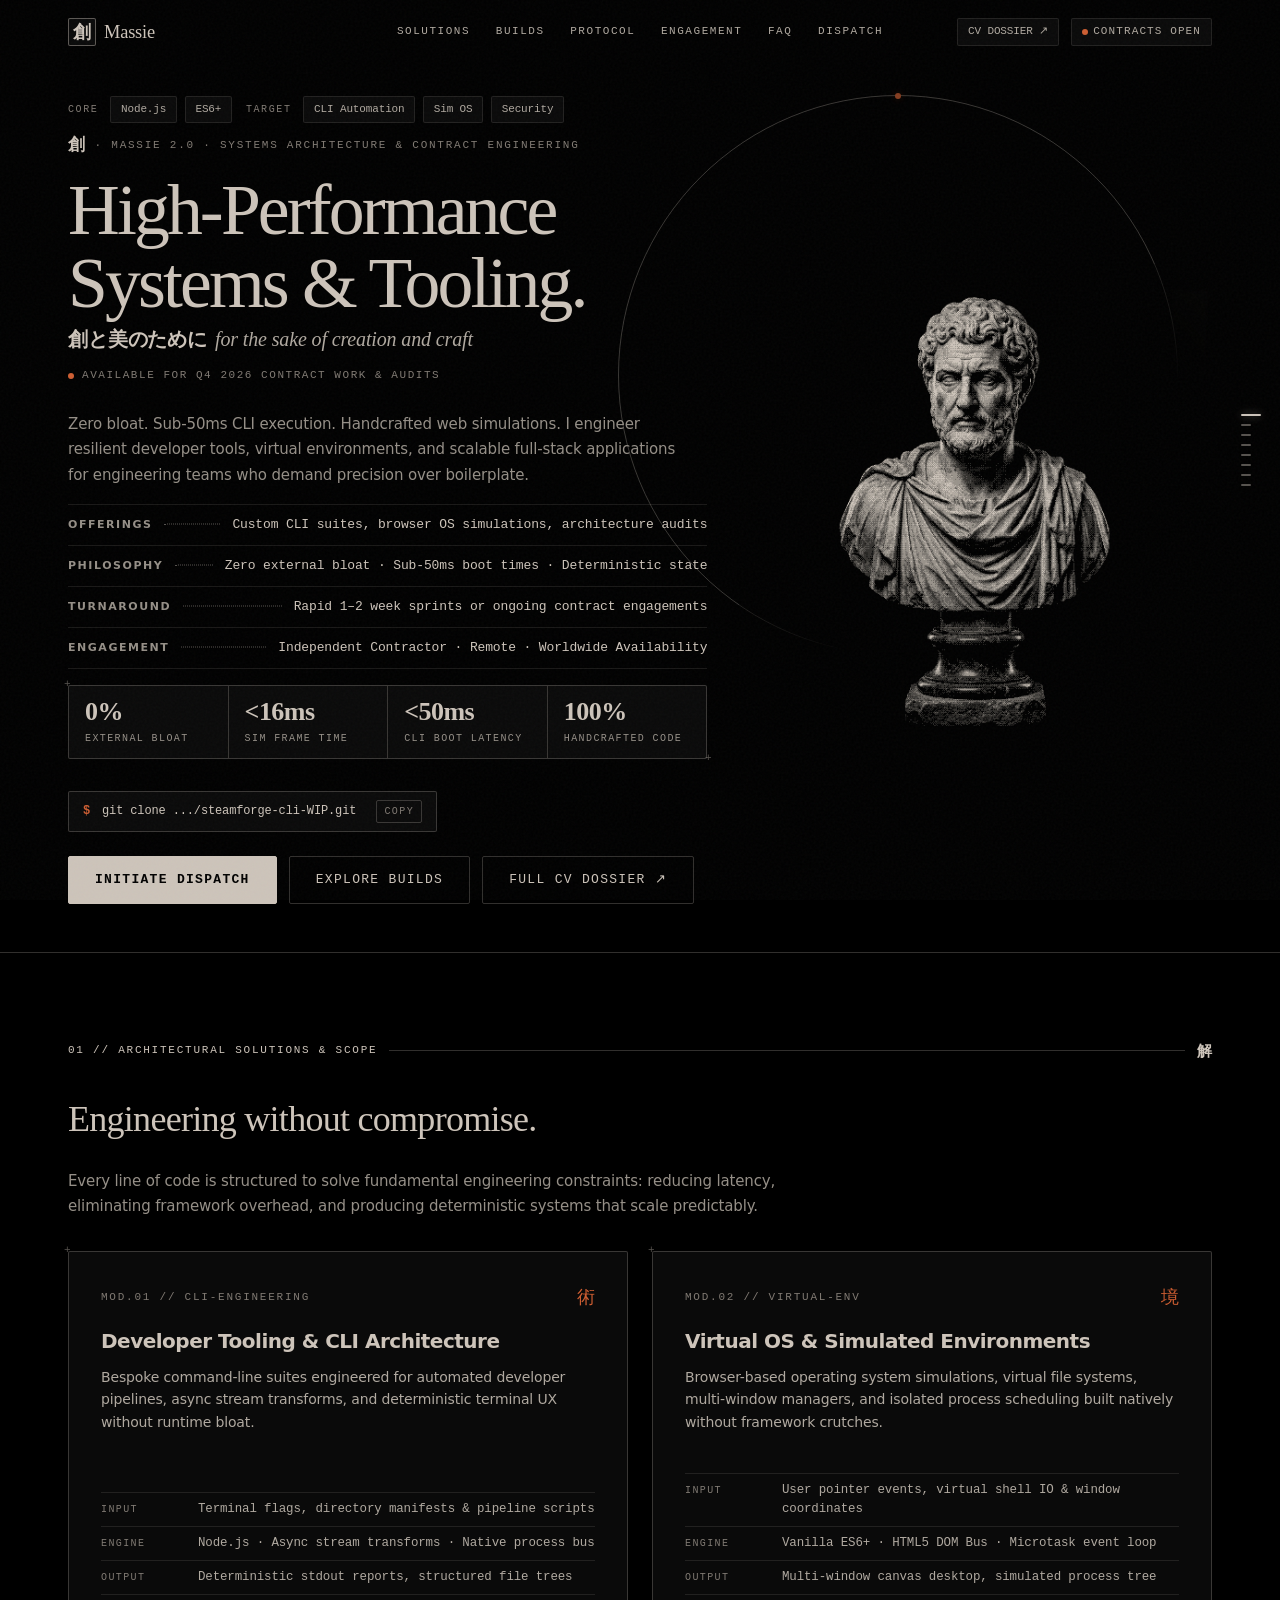
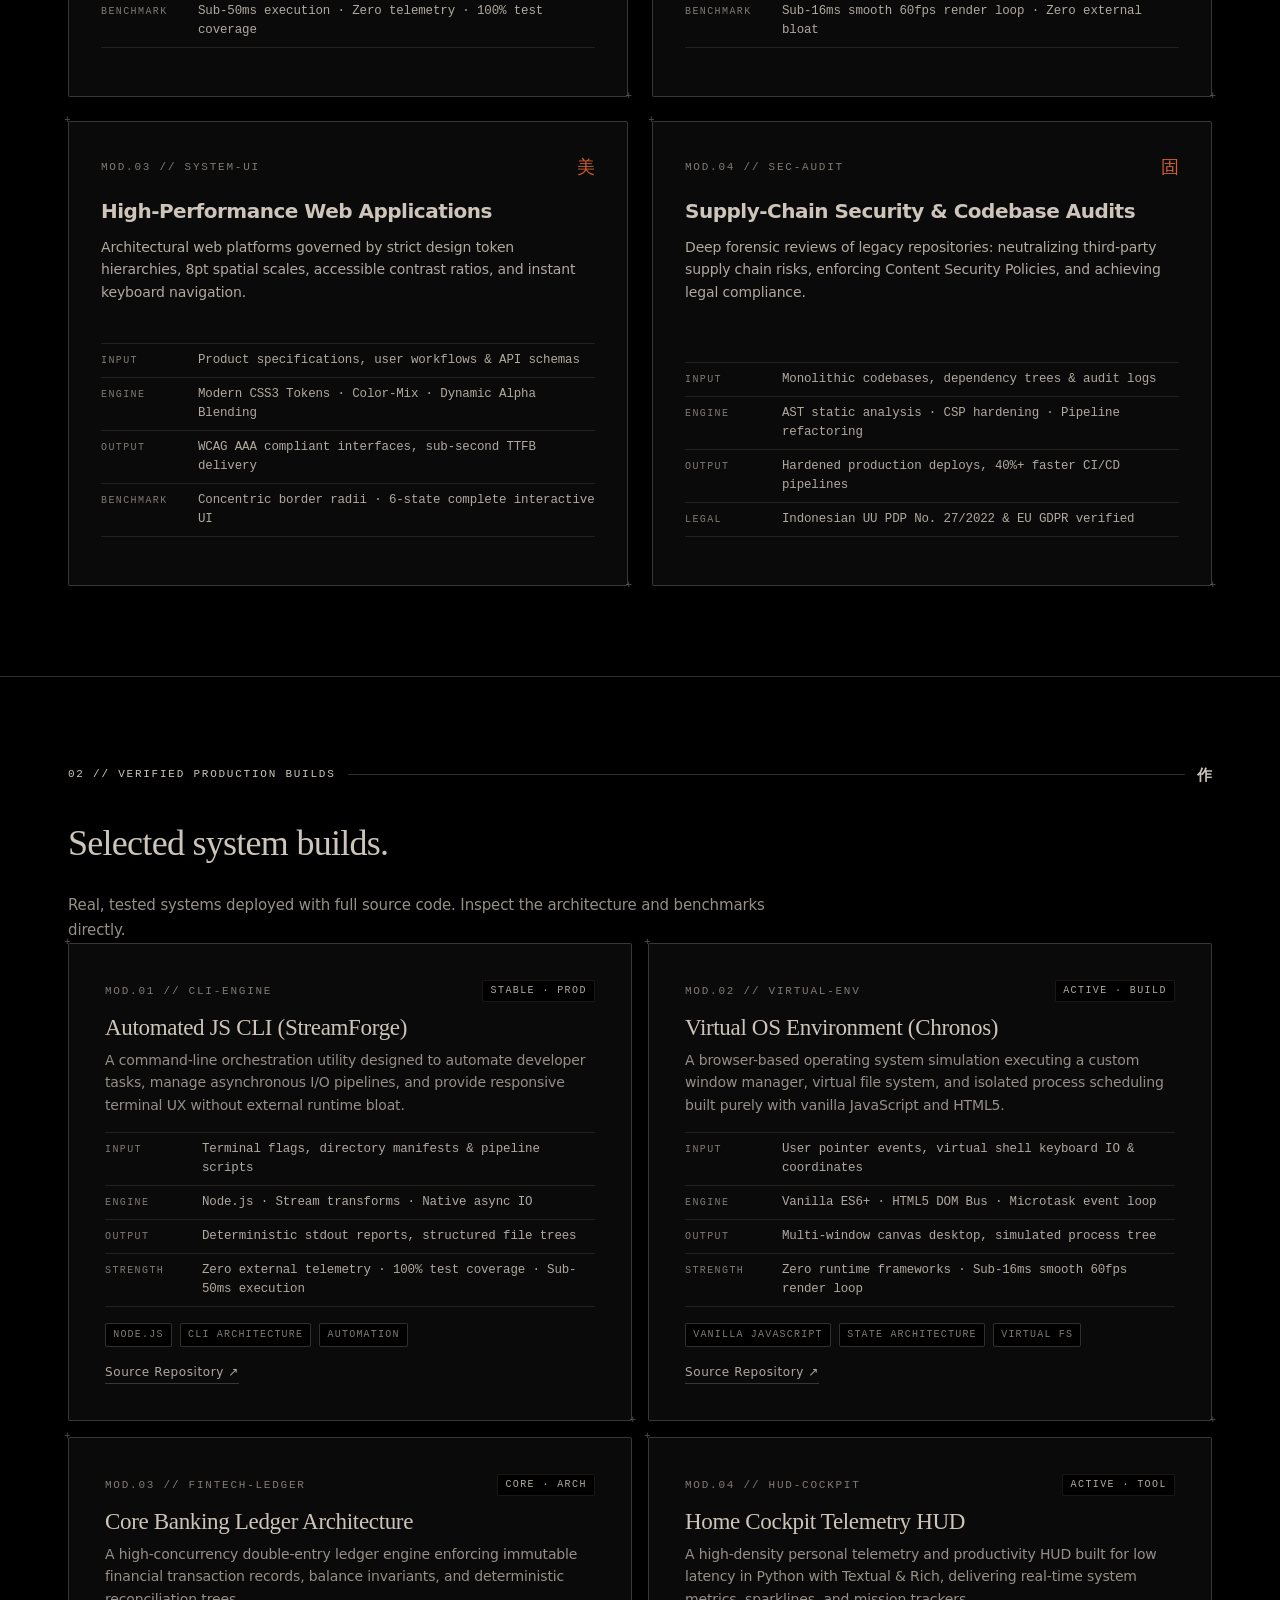
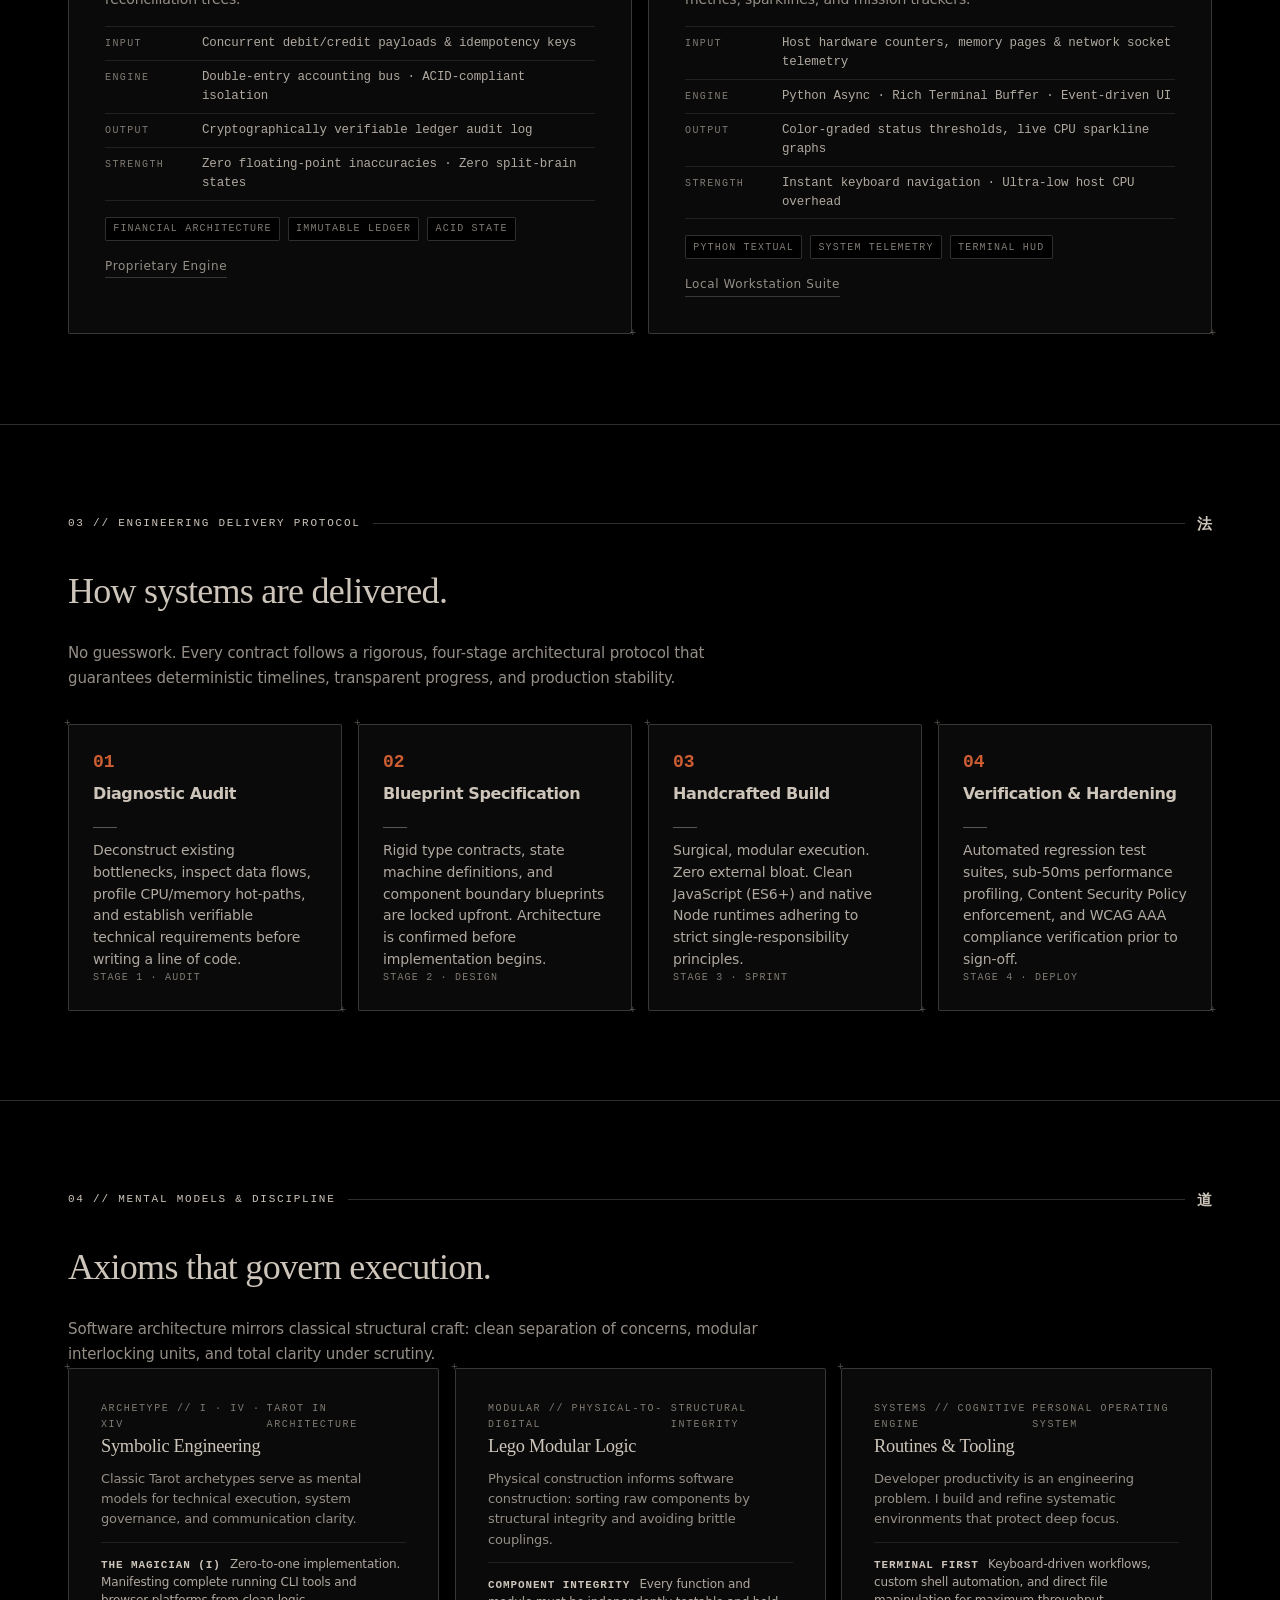
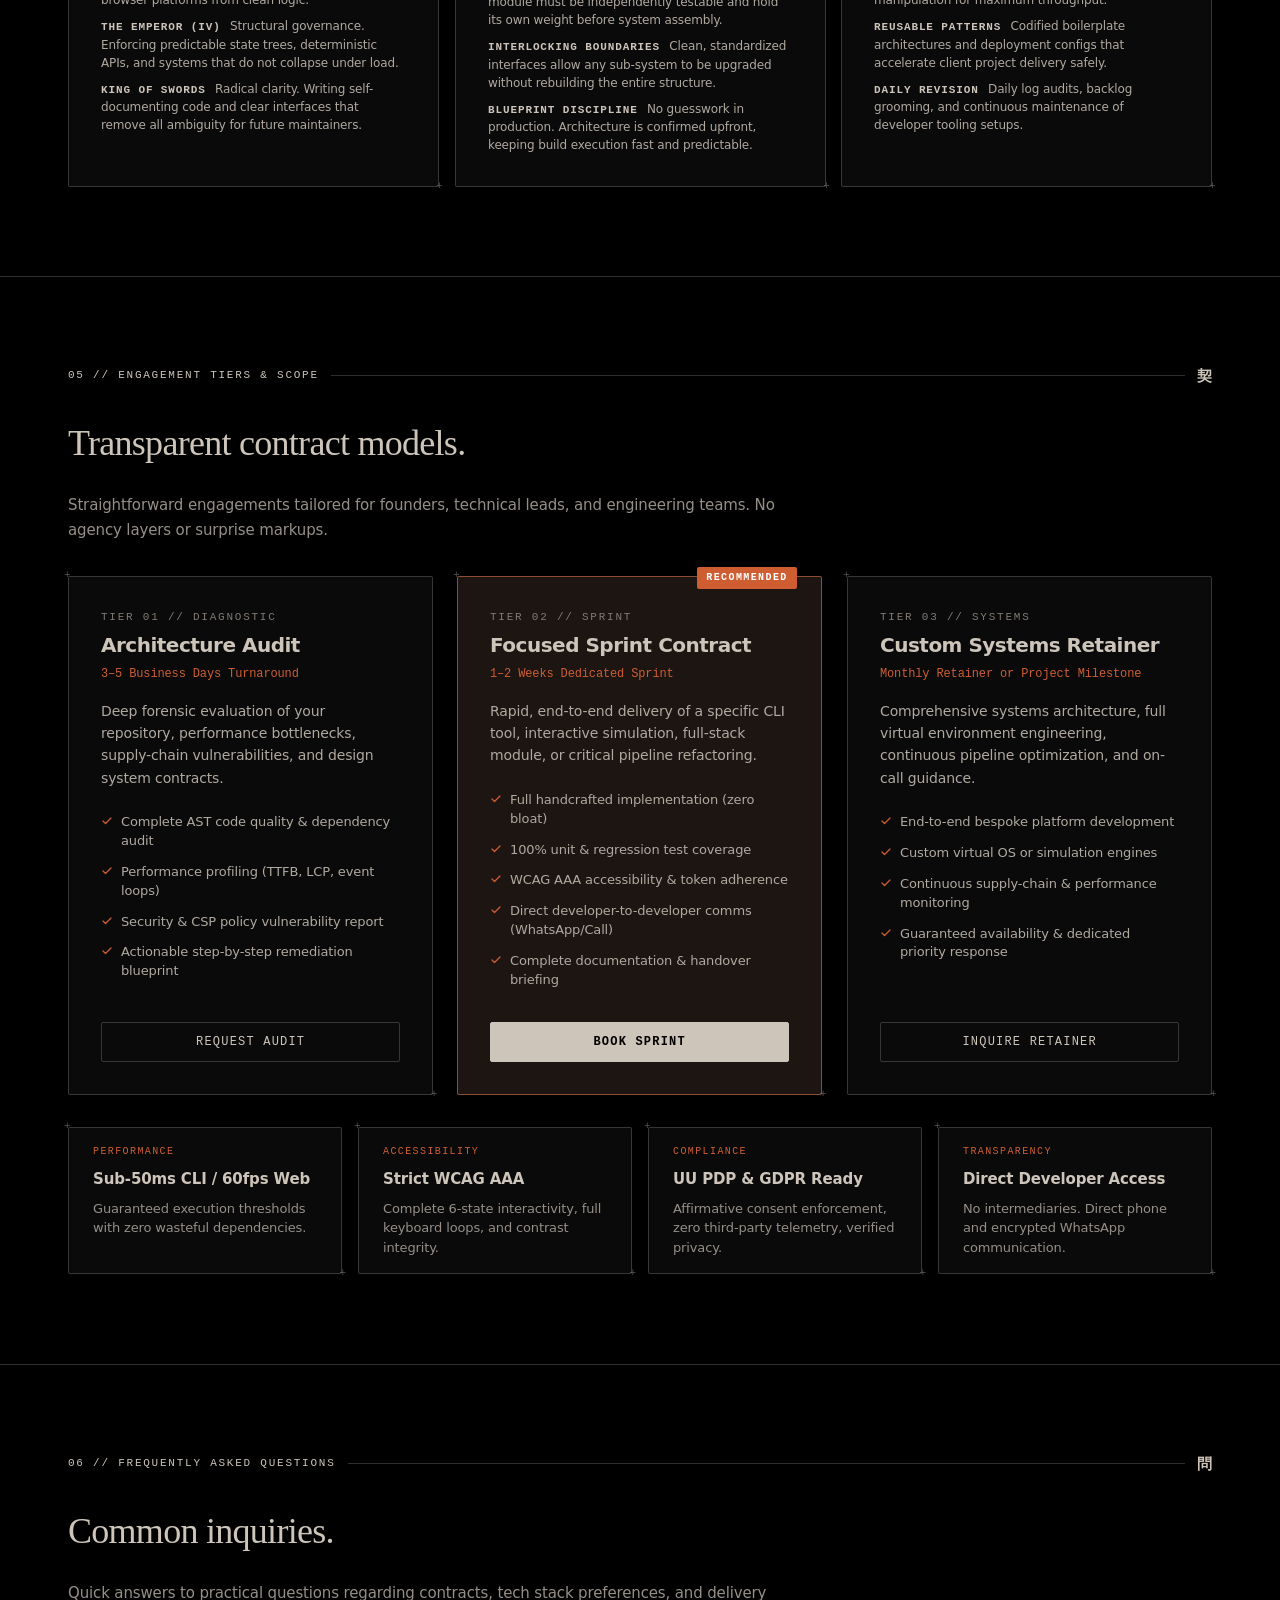
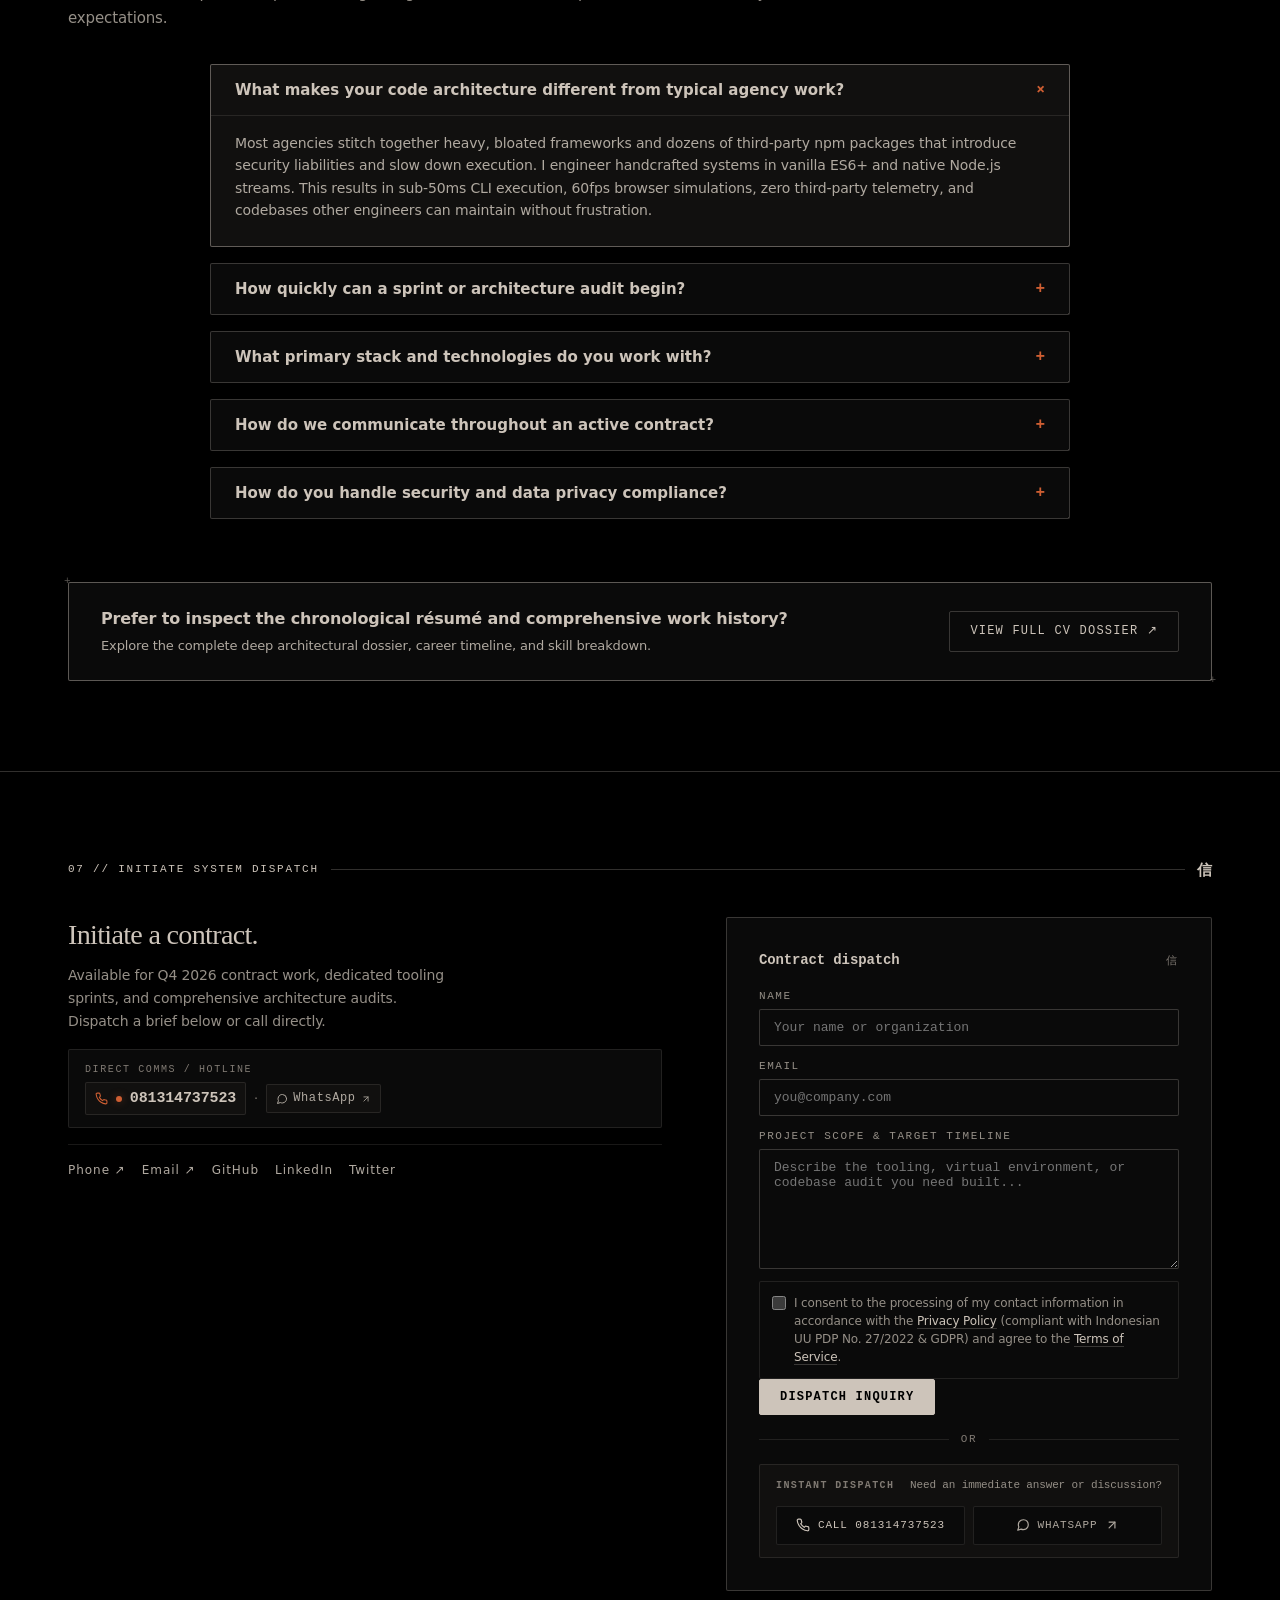
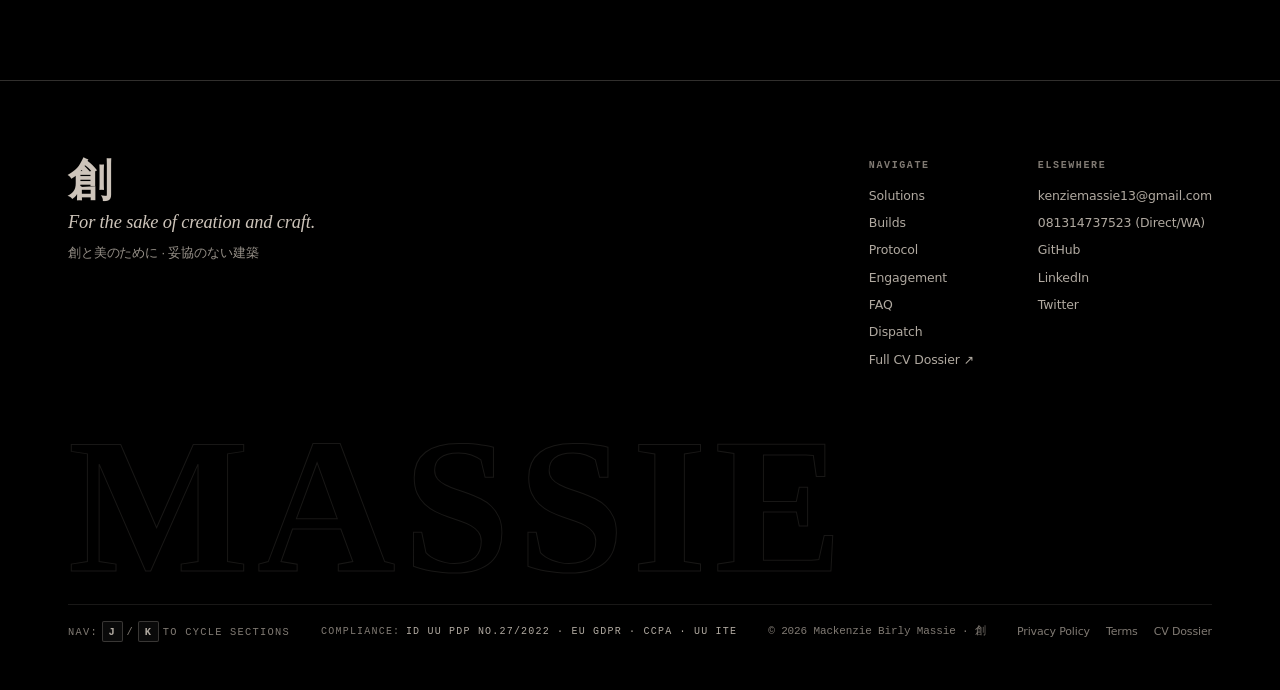
==== commit 5143ce77: "style: elevate phone and whatsapp comms ui with architectural badges and vector icons" ====
--- a/index.html
+++ b/index.html
@@ -897,11 +897,23 @@
                             <span class="contact-direct-k">DIRECT COMMS / HOTLINE</span>
                             <div class="contact-direct-body">
                                 <a href="tel:081314737523" class="contact-direct-phone" aria-label="Direct Phone 081314737523">
+                                    <svg width="13" height="13" viewBox="0 0 24 24" fill="none" stroke="currentColor" stroke-width="2" stroke-linecap="round" stroke-linejoin="round" aria-hidden="true">
+                                        <path d="M22 16.92v3a2 2 0 0 1-2.18 2 19.79 19.79 0 0 1-8.63-3.07 19.5 19.5 0 0 1-6-6 19.79 19.79 0 0 1-3.07-8.67A2 2 0 0 1 4.11 2h3a2 2 0 0 1 2 1.72 12.84 12.84 0 0 0 .7 2.81 2 2 0 0 1-.45 2.11L8.09 9.91a16 16 0 0 0 6 6l1.27-1.27a2 2 0 0 1 2.11-.45 12.84 12.84 0 0 0 2.81.7A2 2 0 0 1 22 16.92z"/>
+                                    </svg>
                                     <span class="phone-pulse" aria-hidden="true"></span>
                                     <span>081314737523</span>
                                 </a>
                                 <span class="contact-direct-sep" aria-hidden="true">·</span>
-                                <a href="https://wa.me/6281314737523" target="_blank" rel="noopener noreferrer" class="contact-direct-wa" aria-label="WhatsApp 081314737523">WhatsApp ↗</a>
+                                <a href="https://wa.me/6281314737523" target="_blank" rel="noopener noreferrer" class="contact-direct-wa" aria-label="WhatsApp 081314737523">
+                                    <svg width="12" height="12" viewBox="0 0 24 24" fill="none" stroke="currentColor" stroke-width="2" stroke-linecap="round" stroke-linejoin="round" aria-hidden="true">
+                                        <path d="M21 11.5a8.38 8.38 0 0 1-.9 3.8 8.5 8.5 0 0 1-7.6 4.7 8.38 8.38 0 0 1-3.8-.9L3 21l1.9-5.7a8.38 8.38 0 0 1-.9-3.8 8.5 8.5 0 0 1 4.7-7.6 8.38 8.38 0 0 1 3.8-.9h.5a8.48 8.48 0 0 1 8 8v.5z"/>
+                                    </svg>
+                                    <span>WhatsApp</span>
+                                    <svg width="10" height="10" viewBox="0 0 24 24" fill="none" stroke="currentColor" stroke-width="2" stroke-linecap="round" stroke-linejoin="round" aria-hidden="true">
+                                        <line x1="7" y1="17" x2="17" y2="7"></line>
+                                        <polyline points="7 7 17 7 17 17"></polyline>
+                                    </svg>
+                                </a>
                             </div>
                         </div>
 
@@ -976,7 +988,11 @@
                                     <svg width="13" height="13" viewBox="0 0 24 24" fill="none" stroke="currentColor" stroke-width="2" stroke-linecap="round" stroke-linejoin="round" aria-hidden="true">
                                         <path d="M21 11.5a8.38 8.38 0 0 1-.9 3.8 8.5 8.5 0 0 1-7.6 4.7 8.38 8.38 0 0 1-3.8-.9L3 21l1.9-5.7a8.38 8.38 0 0 1-.9-3.8 8.5 8.5 0 0 1 4.7-7.6 8.38 8.38 0 0 1 3.8-.9h.5a8.48 8.48 0 0 1 8 8v.5z"/>
                                     </svg>
-                                    <span>WhatsApp ↗</span>
+                                    <span>WhatsApp</span>
+                                    <svg width="10" height="10" viewBox="0 0 24 24" fill="none" stroke="currentColor" stroke-width="2" stroke-linecap="round" stroke-linejoin="round" aria-hidden="true">
+                                        <line x1="7" y1="17" x2="17" y2="7"></line>
+                                        <polyline points="7 7 17 7 17 17"></polyline>
+                                    </svg>
                                 </a>
                             </div>
                         </div>
